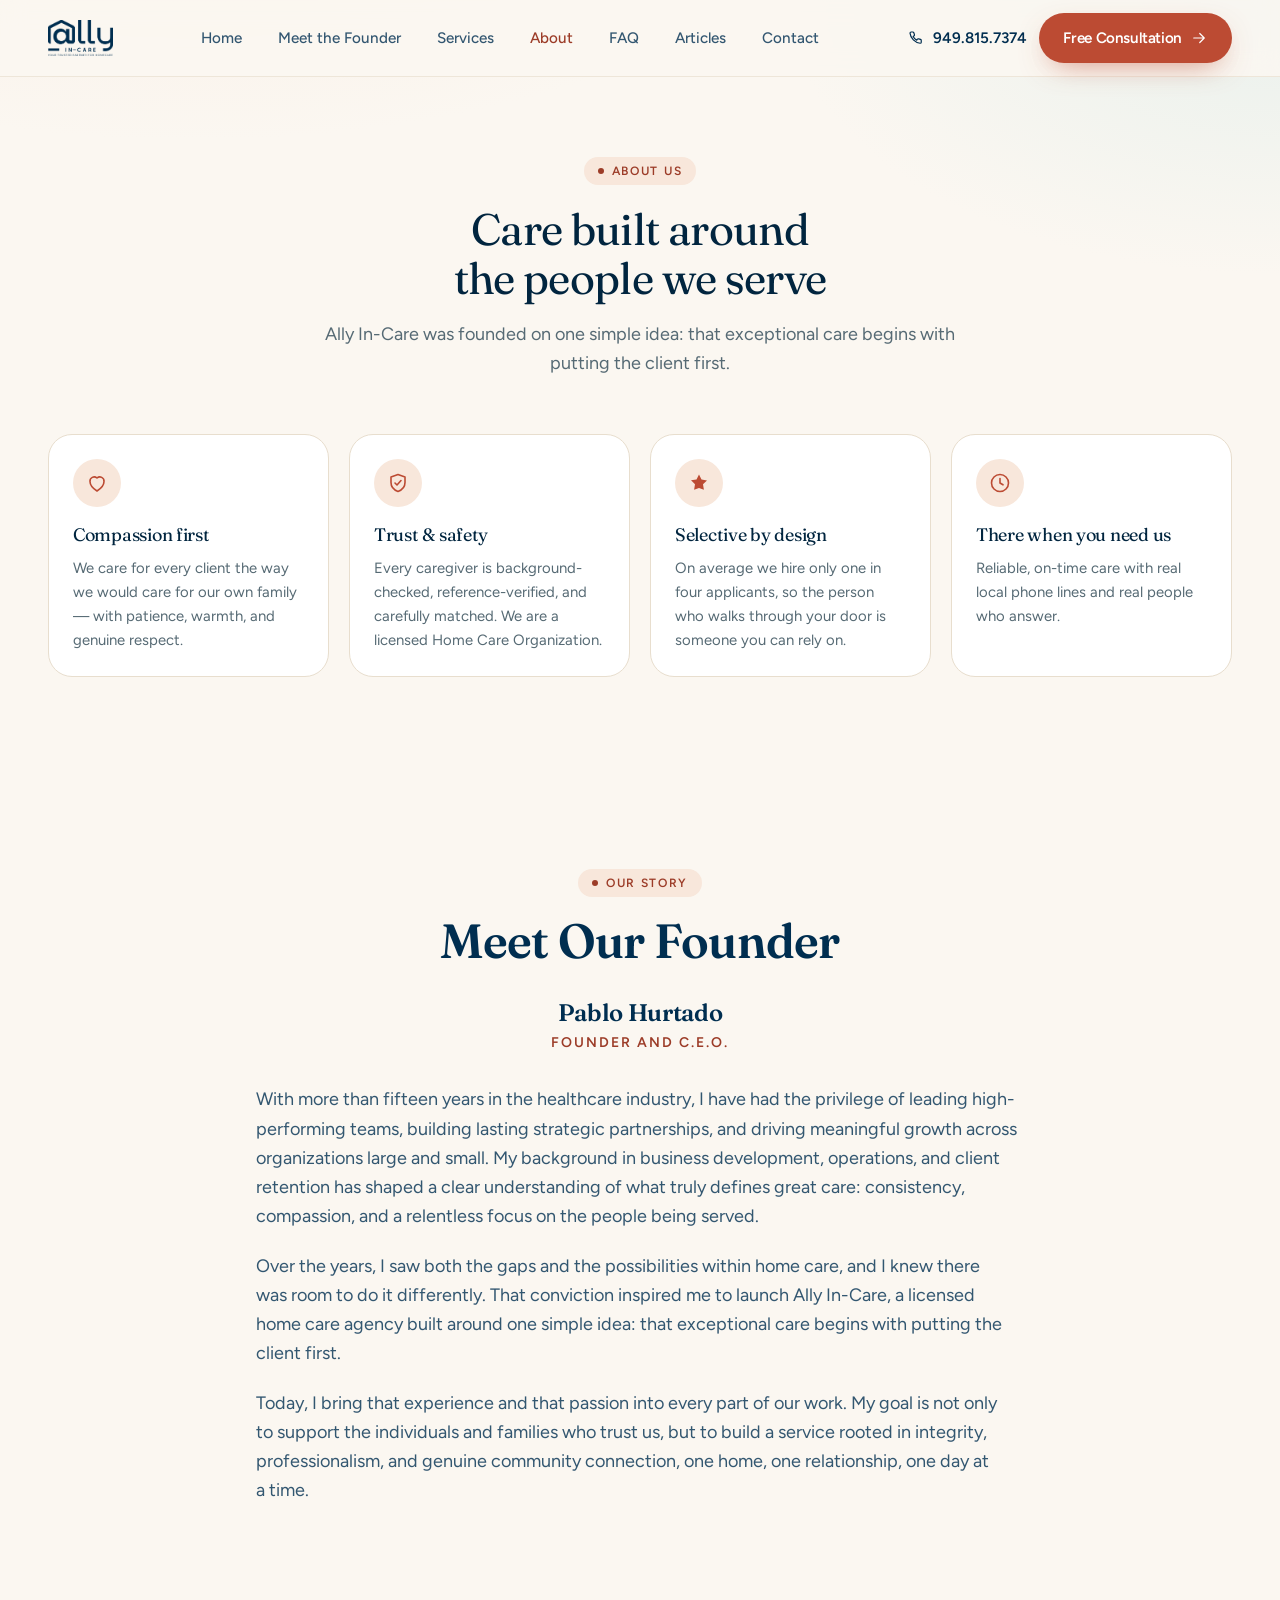
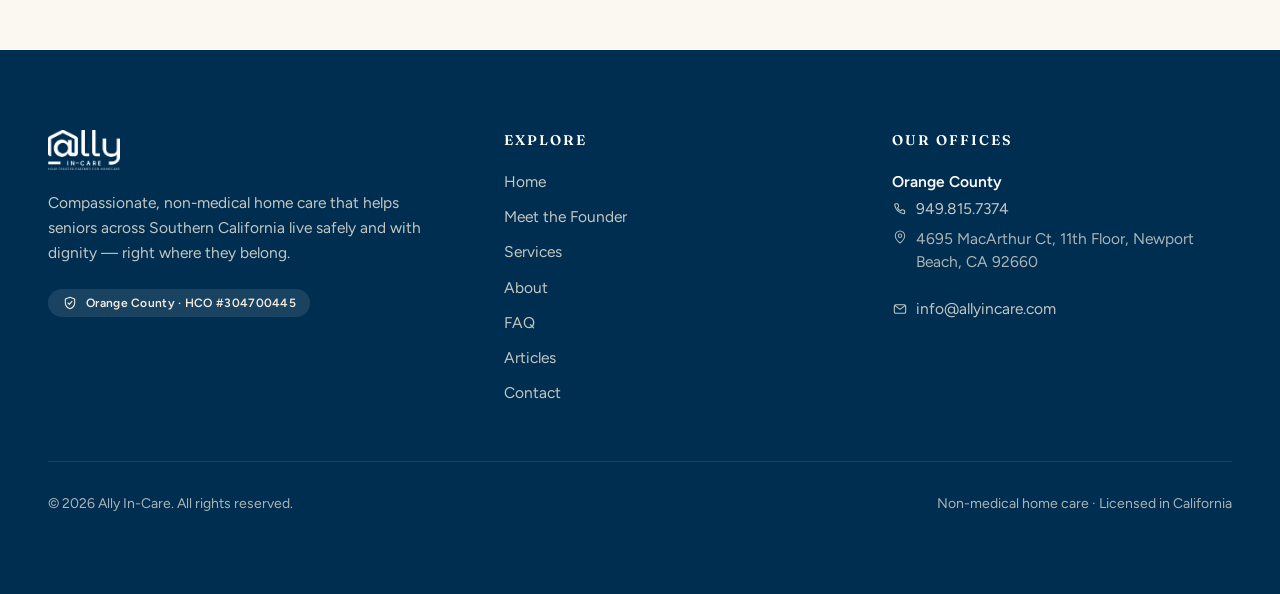
==== about-us/index.html @ 19de6883 "Ally In-Care static preview snapshot" ====
<!doctype html>
<html lang="en-US">
<head>
	<meta charset="UTF-8" />
	<meta name="viewport" content="width=device-width, initial-scale=1" />
	<title>About Us &#8211; Ally In-Care</title>
<meta name='robots' content='max-image-preview:large' />
<meta name="description" content="Ally In-Care provides compassionate, non-medical home care for seniors across Orange County and Los Angeles. Companionship, personal care, transportation &amp; more." />
<meta property="og:site_name" content="Ally In-Care" />
<meta property="og:type" content="website" />
<meta property="og:title" content="About Us &#8211; Ally In-Care" />
<meta property="og:description" content="Ally In-Care provides compassionate, non-medical home care for seniors across Orange County and Los Angeles. Companionship, personal care, transportation &amp; more." />
<meta property="og:url" content="http://host.docker.internal:8088/about-us/" />
<meta name="twitter:card" content="summary_large_image" />
<link rel="canonical" href="index.html" />
<link rel='dns-prefetch' href='http://fonts.googleapis.com/' />
<link href='https://fonts.gstatic.com' crossorigin rel='preconnect' />
<link rel="alternate" type="application/rss+xml" title="Ally In-Care &raquo; Feed" href="http://host.docker.internal:8088/feed/" />
<link rel="alternate" type="application/rss+xml" title="Ally In-Care &raquo; Comments Feed" href="http://host.docker.internal:8088/comments/feed/" />
<script type="application/ld+json">{"@context":"https:\/\/schema.org","@type":"HomeAndConstructionBusiness","@id":"http:\/\/host.docker.internal:8088\/#organization","name":"Ally In-Care","description":"Compassionate, non-medical home care for seniors across Orange County and Los Angeles, California.","url":"http:\/\/host.docker.internal:8088\/","email":"info@allyincare.com","logo":"http:\/\/host.docker.internal:8088\/wp-content\/themes\/allyincare\/assets\/logo-navy.png","image":"http:\/\/host.docker.internal:8088\/wp-content\/themes\/allyincare\/assets\/logo-navy.png","areaServed":[{"@type":"AdministrativeArea","name":"Orange County, California"},{"@type":"AdministrativeArea","name":"Los Angeles County, California"}],"location":[{"@type":"LocalBusiness","name":"Ally In-Care \u2014 Orange County","telephone":"+19498157374","email":"info@allyincare.com","address":{"@type":"PostalAddress","streetAddress":"4695 MacArthur Ct, 11th Floor, Newport Beach, CA 92660","addressRegion":"CA","addressCountry":"US"}}]}</script>
<link rel="alternate" title="oEmbed (JSON)" type="application/json+oembed" href="http://host.docker.internal:8088/wp-json/oembed/1.0/embed?url=http%3A%2F%2Fhost.docker.internal%3A8088%2Fabout-us%2F" />
<link rel="alternate" title="oEmbed (XML)" type="text/xml+oembed" href="http://host.docker.internal:8088/wp-json/oembed/1.0/embed?url=http%3A%2F%2Fhost.docker.internal%3A8088%2Fabout-us%2F&#038;format=xml" />
<style id='wp-img-auto-sizes-contain-inline-css'>
img:is([sizes=auto i],[sizes^="auto," i]){contain-intrinsic-size:3000px 1500px}
/*# sourceURL=wp-img-auto-sizes-contain-inline-css */
</style>
<style id='wp-emoji-styles-inline-css'>

	img.wp-smiley, img.emoji {
		display: inline !important;
		border: none !important;
		box-shadow: none !important;
		height: 1em !important;
		width: 1em !important;
		margin: 0 0.07em !important;
		vertical-align: -0.1em !important;
		background: none !important;
		padding: 0 !important;
	}
/*# sourceURL=wp-emoji-styles-inline-css */
</style>
<style id='wp-block-library-inline-css'>
:root{--wp-block-synced-color:#7a00df;--wp-block-synced-color--rgb:122,0,223;--wp-bound-block-color:var(--wp-block-synced-color);--wp-editor-canvas-background:#ddd;--wp-admin-theme-color:#007cba;--wp-admin-theme-color--rgb:0,124,186;--wp-admin-theme-color-darker-10:#006ba1;--wp-admin-theme-color-darker-10--rgb:0,107,160.5;--wp-admin-theme-color-darker-20:#005a87;--wp-admin-theme-color-darker-20--rgb:0,90,135;--wp-admin-border-width-focus:2px}@media (min-resolution:192dpi){:root{--wp-admin-border-width-focus:1.5px}}.wp-element-button{cursor:pointer}:root .has-very-light-gray-background-color{background-color:#eee}:root .has-very-dark-gray-background-color{background-color:#313131}:root .has-very-light-gray-color{color:#eee}:root .has-very-dark-gray-color{color:#313131}:root .has-vivid-green-cyan-to-vivid-cyan-blue-gradient-background{background:linear-gradient(135deg,#00d084,#0693e3)}:root .has-purple-crush-gradient-background{background:linear-gradient(135deg,#34e2e4,#4721fb 50%,#ab1dfe)}:root .has-hazy-dawn-gradient-background{background:linear-gradient(135deg,#faaca8,#dad0ec)}:root .has-subdued-olive-gradient-background{background:linear-gradient(135deg,#fafae1,#67a671)}:root .has-atomic-cream-gradient-background{background:linear-gradient(135deg,#fdd79a,#004a59)}:root .has-nightshade-gradient-background{background:linear-gradient(135deg,#330968,#31cdcf)}:root .has-midnight-gradient-background{background:linear-gradient(135deg,#020381,#2874fc)}:root{--wp--preset--font-size--normal:16px;--wp--preset--font-size--huge:42px}.has-regular-font-size{font-size:1em}.has-larger-font-size{font-size:2.625em}.has-normal-font-size{font-size:var(--wp--preset--font-size--normal)}.has-huge-font-size{font-size:var(--wp--preset--font-size--huge)}.has-text-align-center{text-align:center}.has-text-align-left{text-align:left}.has-text-align-right{text-align:right}.has-fit-text{white-space:nowrap!important}#end-resizable-editor-section{display:none}.aligncenter{clear:both}.items-justified-left{justify-content:flex-start}.items-justified-center{justify-content:center}.items-justified-right{justify-content:flex-end}.items-justified-space-between{justify-content:space-between}.screen-reader-text{border:0;clip-path:inset(50%);height:1px;margin:-1px;overflow:hidden;padding:0;position:absolute;width:1px;word-wrap:normal!important}.screen-reader-text:focus{background-color:#ddd;clip-path:none;color:#444;display:block;font-size:1em;height:auto;left:5px;line-height:normal;padding:15px 23px 14px;text-decoration:none;top:5px;width:auto;z-index:100000}html :where(.has-border-color){border-style:solid}html :where([style*=border-top-color]){border-top-style:solid}html :where([style*=border-right-color]){border-right-style:solid}html :where([style*=border-bottom-color]){border-bottom-style:solid}html :where([style*=border-left-color]){border-left-style:solid}html :where([style*=border-width]){border-style:solid}html :where([style*=border-top-width]){border-top-style:solid}html :where([style*=border-right-width]){border-right-style:solid}html :where([style*=border-bottom-width]){border-bottom-style:solid}html :where([style*=border-left-width]){border-left-style:solid}html :where(img[class*=wp-image-]){height:auto;max-width:100%}:where(figure){margin:0 0 1em}html :where(.is-position-sticky){--wp-admin--admin-bar--position-offset:var(--wp-admin--admin-bar--height,0px)}@media screen and (max-width:600px){html :where(.is-position-sticky){--wp-admin--admin-bar--position-offset:0px}}

/*# sourceURL=wp-block-library-inline-css */
</style>
<style id='classic-theme-styles-inline-css'>
/*! This file is auto-generated */
.wp-block-button__link{color:#fff;background-color:#32373c;border-radius:9999px;box-shadow:none;text-decoration:none;padding:calc(.667em + 2px) calc(1.333em + 2px);font-size:1.125em}.wp-block-file__button{background:#32373c;color:#fff;text-decoration:none}
/*# sourceURL=/wp-includes/css/classic-themes.min.css */
</style>
<style id='global-styles-inline-css'>
:root{--wp--preset--aspect-ratio--square: 1;--wp--preset--aspect-ratio--4-3: 4/3;--wp--preset--aspect-ratio--3-4: 3/4;--wp--preset--aspect-ratio--3-2: 3/2;--wp--preset--aspect-ratio--2-3: 2/3;--wp--preset--aspect-ratio--16-9: 16/9;--wp--preset--aspect-ratio--9-16: 9/16;--wp--preset--color--black: #000000;--wp--preset--color--cyan-bluish-gray: #abb8c3;--wp--preset--color--white: #ffffff;--wp--preset--color--pale-pink: #f78da7;--wp--preset--color--vivid-red: #cf2e2e;--wp--preset--color--luminous-vivid-orange: #ff6900;--wp--preset--color--luminous-vivid-amber: #fcb900;--wp--preset--color--light-green-cyan: #7bdcb5;--wp--preset--color--vivid-green-cyan: #00d084;--wp--preset--color--pale-cyan-blue: #8ed1fc;--wp--preset--color--vivid-cyan-blue: #0693e3;--wp--preset--color--vivid-purple: #9b51e0;--wp--preset--gradient--vivid-cyan-blue-to-vivid-purple: linear-gradient(135deg,rgb(6,147,227) 0%,rgb(155,81,224) 100%);--wp--preset--gradient--light-green-cyan-to-vivid-green-cyan: linear-gradient(135deg,rgb(122,220,180) 0%,rgb(0,208,130) 100%);--wp--preset--gradient--luminous-vivid-amber-to-luminous-vivid-orange: linear-gradient(135deg,rgb(252,185,0) 0%,rgb(255,105,0) 100%);--wp--preset--gradient--luminous-vivid-orange-to-vivid-red: linear-gradient(135deg,rgb(255,105,0) 0%,rgb(207,46,46) 100%);--wp--preset--gradient--very-light-gray-to-cyan-bluish-gray: linear-gradient(135deg,rgb(238,238,238) 0%,rgb(169,184,195) 100%);--wp--preset--gradient--cool-to-warm-spectrum: linear-gradient(135deg,rgb(74,234,220) 0%,rgb(151,120,209) 20%,rgb(207,42,186) 40%,rgb(238,44,130) 60%,rgb(251,105,98) 80%,rgb(254,248,76) 100%);--wp--preset--gradient--blush-light-purple: linear-gradient(135deg,rgb(255,206,236) 0%,rgb(152,150,240) 100%);--wp--preset--gradient--blush-bordeaux: linear-gradient(135deg,rgb(254,205,165) 0%,rgb(254,45,45) 50%,rgb(107,0,62) 100%);--wp--preset--gradient--luminous-dusk: linear-gradient(135deg,rgb(255,203,112) 0%,rgb(199,81,192) 50%,rgb(65,88,208) 100%);--wp--preset--gradient--pale-ocean: linear-gradient(135deg,rgb(255,245,203) 0%,rgb(182,227,212) 50%,rgb(51,167,181) 100%);--wp--preset--gradient--electric-grass: linear-gradient(135deg,rgb(202,248,128) 0%,rgb(113,206,126) 100%);--wp--preset--gradient--midnight: linear-gradient(135deg,rgb(2,3,129) 0%,rgb(40,116,252) 100%);--wp--preset--font-size--small: 13px;--wp--preset--font-size--medium: 20px;--wp--preset--font-size--large: 36px;--wp--preset--font-size--x-large: 42px;--wp--preset--spacing--20: 0.44rem;--wp--preset--spacing--30: 0.67rem;--wp--preset--spacing--40: 1rem;--wp--preset--spacing--50: 1.5rem;--wp--preset--spacing--60: 2.25rem;--wp--preset--spacing--70: 3.38rem;--wp--preset--spacing--80: 5.06rem;--wp--preset--shadow--natural: 6px 6px 9px rgba(0, 0, 0, 0.2);--wp--preset--shadow--deep: 12px 12px 50px rgba(0, 0, 0, 0.4);--wp--preset--shadow--sharp: 6px 6px 0px rgba(0, 0, 0, 0.2);--wp--preset--shadow--outlined: 6px 6px 0px -3px rgb(255, 255, 255), 6px 6px rgb(0, 0, 0);--wp--preset--shadow--crisp: 6px 6px 0px rgb(0, 0, 0);}:where(.is-layout-flex){gap: 0.5em;}:where(.is-layout-grid){gap: 0.5em;}body .is-layout-flex{display: flex;}.is-layout-flex{flex-wrap: wrap;align-items: center;}.is-layout-flex > :is(*, div){margin: 0;}body .is-layout-grid{display: grid;}.is-layout-grid > :is(*, div){margin: 0;}:where(.wp-block-columns.is-layout-flex){gap: 2em;}:where(.wp-block-columns.is-layout-grid){gap: 2em;}:where(.wp-block-post-template.is-layout-flex){gap: 1.25em;}:where(.wp-block-post-template.is-layout-grid){gap: 1.25em;}.has-black-color{color: var(--wp--preset--color--black) !important;}.has-cyan-bluish-gray-color{color: var(--wp--preset--color--cyan-bluish-gray) !important;}.has-white-color{color: var(--wp--preset--color--white) !important;}.has-pale-pink-color{color: var(--wp--preset--color--pale-pink) !important;}.has-vivid-red-color{color: var(--wp--preset--color--vivid-red) !important;}.has-luminous-vivid-orange-color{color: var(--wp--preset--color--luminous-vivid-orange) !important;}.has-luminous-vivid-amber-color{color: var(--wp--preset--color--luminous-vivid-amber) !important;}.has-light-green-cyan-color{color: var(--wp--preset--color--light-green-cyan) !important;}.has-vivid-green-cyan-color{color: var(--wp--preset--color--vivid-green-cyan) !important;}.has-pale-cyan-blue-color{color: var(--wp--preset--color--pale-cyan-blue) !important;}.has-vivid-cyan-blue-color{color: var(--wp--preset--color--vivid-cyan-blue) !important;}.has-vivid-purple-color{color: var(--wp--preset--color--vivid-purple) !important;}.has-black-background-color{background-color: var(--wp--preset--color--black) !important;}.has-cyan-bluish-gray-background-color{background-color: var(--wp--preset--color--cyan-bluish-gray) !important;}.has-white-background-color{background-color: var(--wp--preset--color--white) !important;}.has-pale-pink-background-color{background-color: var(--wp--preset--color--pale-pink) !important;}.has-vivid-red-background-color{background-color: var(--wp--preset--color--vivid-red) !important;}.has-luminous-vivid-orange-background-color{background-color: var(--wp--preset--color--luminous-vivid-orange) !important;}.has-luminous-vivid-amber-background-color{background-color: var(--wp--preset--color--luminous-vivid-amber) !important;}.has-light-green-cyan-background-color{background-color: var(--wp--preset--color--light-green-cyan) !important;}.has-vivid-green-cyan-background-color{background-color: var(--wp--preset--color--vivid-green-cyan) !important;}.has-pale-cyan-blue-background-color{background-color: var(--wp--preset--color--pale-cyan-blue) !important;}.has-vivid-cyan-blue-background-color{background-color: var(--wp--preset--color--vivid-cyan-blue) !important;}.has-vivid-purple-background-color{background-color: var(--wp--preset--color--vivid-purple) !important;}.has-black-border-color{border-color: var(--wp--preset--color--black) !important;}.has-cyan-bluish-gray-border-color{border-color: var(--wp--preset--color--cyan-bluish-gray) !important;}.has-white-border-color{border-color: var(--wp--preset--color--white) !important;}.has-pale-pink-border-color{border-color: var(--wp--preset--color--pale-pink) !important;}.has-vivid-red-border-color{border-color: var(--wp--preset--color--vivid-red) !important;}.has-luminous-vivid-orange-border-color{border-color: var(--wp--preset--color--luminous-vivid-orange) !important;}.has-luminous-vivid-amber-border-color{border-color: var(--wp--preset--color--luminous-vivid-amber) !important;}.has-light-green-cyan-border-color{border-color: var(--wp--preset--color--light-green-cyan) !important;}.has-vivid-green-cyan-border-color{border-color: var(--wp--preset--color--vivid-green-cyan) !important;}.has-pale-cyan-blue-border-color{border-color: var(--wp--preset--color--pale-cyan-blue) !important;}.has-vivid-cyan-blue-border-color{border-color: var(--wp--preset--color--vivid-cyan-blue) !important;}.has-vivid-purple-border-color{border-color: var(--wp--preset--color--vivid-purple) !important;}.has-vivid-cyan-blue-to-vivid-purple-gradient-background{background: var(--wp--preset--gradient--vivid-cyan-blue-to-vivid-purple) !important;}.has-light-green-cyan-to-vivid-green-cyan-gradient-background{background: var(--wp--preset--gradient--light-green-cyan-to-vivid-green-cyan) !important;}.has-luminous-vivid-amber-to-luminous-vivid-orange-gradient-background{background: var(--wp--preset--gradient--luminous-vivid-amber-to-luminous-vivid-orange) !important;}.has-luminous-vivid-orange-to-vivid-red-gradient-background{background: var(--wp--preset--gradient--luminous-vivid-orange-to-vivid-red) !important;}.has-very-light-gray-to-cyan-bluish-gray-gradient-background{background: var(--wp--preset--gradient--very-light-gray-to-cyan-bluish-gray) !important;}.has-cool-to-warm-spectrum-gradient-background{background: var(--wp--preset--gradient--cool-to-warm-spectrum) !important;}.has-blush-light-purple-gradient-background{background: var(--wp--preset--gradient--blush-light-purple) !important;}.has-blush-bordeaux-gradient-background{background: var(--wp--preset--gradient--blush-bordeaux) !important;}.has-luminous-dusk-gradient-background{background: var(--wp--preset--gradient--luminous-dusk) !important;}.has-pale-ocean-gradient-background{background: var(--wp--preset--gradient--pale-ocean) !important;}.has-electric-grass-gradient-background{background: var(--wp--preset--gradient--electric-grass) !important;}.has-midnight-gradient-background{background: var(--wp--preset--gradient--midnight) !important;}.has-small-font-size{font-size: var(--wp--preset--font-size--small) !important;}.has-medium-font-size{font-size: var(--wp--preset--font-size--medium) !important;}.has-large-font-size{font-size: var(--wp--preset--font-size--large) !important;}.has-x-large-font-size{font-size: var(--wp--preset--font-size--x-large) !important;}
/*# sourceURL=global-styles-inline-css */
</style>

<link rel='stylesheet' id='allyincare-fonts-css' href='https://fonts.googleapis.com/css2?family=Figtree:wght@400;500;600;700&#038;family=Fraunces:ital,opsz,wght@0,9..144,400;0,9..144,500;0,9..144,600;0,9..144,700;1,9..144,400;1,9..144,500&#038;display=swap' media='all' />
<link rel='stylesheet' id='allyincare-theme-css' href='../wp-content/themes/allyincare/assets/theme.css' media='all' />
<link rel="https://api.w.org/" href="http://host.docker.internal:8088/wp-json/" /><link rel="alternate" title="JSON" type="application/json" href="http://host.docker.internal:8088/wp-json/wp/v2/pages/5" /><link rel="EditURI" type="application/rsd+xml" title="RSD" href="http://host.docker.internal:8088/xmlrpc.php?rsd" />
<meta name="generator" content="WordPress 6.9.4" />
<link rel="canonical" href="index.html" />
<link rel='shortlink' href='http://host.docker.internal:8088/?p=5' />
</head>
<body class="wp-singular page-template page-template-templates page-template-page-about page-template-templatespage-about-php page page-id-5 wp-theme-allyincare bg-cream text-ink antialiased grain-cream">

<a href="index.html#main" class="sr-only focus:not-sr-only focus:absolute focus:left-4 focus:top-4 focus:z-[60] focus:rounded-full focus:bg-navy focus:px-5 focus:py-3 focus:text-white">Skip to content</a>

<header class="site-header sticky top-0 z-50 border-b border-line/70 bg-cream/85 backdrop-blur-md">
	<div class="container-x">
		<div class="flex h-[4.75rem] items-center justify-between gap-4">
			<a href="../index.html" class="flex items-center gap-3" aria-label="Ally In-Care — home">
				<img src="../wp-content/themes/allyincare/assets/logo-navy.png" alt="Ally In-Care" class="h-9 w-auto" width="140" height="36" />
			</a>

			<nav class="hidden items-center gap-1 lg:flex" aria-label="Primary">
									<a
						href="../index.html"
						class="relative rounded-full px-4 py-2 text-[0.95rem] font-medium transition-colors text-navy/80 hover:text-navy"
											>Home</a>
									<a
						href="../meet-the-founder/index.html"
						class="relative rounded-full px-4 py-2 text-[0.95rem] font-medium transition-colors text-navy/80 hover:text-navy"
											>Meet the Founder</a>
									<a
						href="../our-services/index.html"
						class="relative rounded-full px-4 py-2 text-[0.95rem] font-medium transition-colors text-navy/80 hover:text-navy"
											>Services</a>
									<a
						href="index.html"
						class="relative rounded-full px-4 py-2 text-[0.95rem] font-medium transition-colors text-terracotta-700"
						aria-current="page"					>About</a>
									<a
						href="../frequently-asked-questions/index.html"
						class="relative rounded-full px-4 py-2 text-[0.95rem] font-medium transition-colors text-navy/80 hover:text-navy"
											>FAQ</a>
									<a
						href="../news-and-articles/index.html"
						class="relative rounded-full px-4 py-2 text-[0.95rem] font-medium transition-colors text-navy/80 hover:text-navy"
											>Articles</a>
									<a
						href="../contact-us/index.html"
						class="relative rounded-full px-4 py-2 text-[0.95rem] font-medium transition-colors text-navy/80 hover:text-navy"
											>Contact</a>
							</nav>

			<div class="hidden items-center gap-3 lg:flex">
									<a href="tel:+19498157374" class="inline-flex items-center gap-2 text-[0.95rem] font-semibold text-navy hover:text-terracotta-700">
						<svg class="h-[18px] w-[18px]" viewBox="0 0 24 24" fill="none" stroke="currentColor" stroke-width="1.6" stroke-linecap="round" stroke-linejoin="round" aria-hidden="true"><path d="M4 5.5C4 4.7 4.7 4 5.5 4h2.2c.6 0 1.2.4 1.4 1l.8 2.5c.2.6 0 1.2-.5 1.6l-1.2.9a11 11 0 0 0 4.8 4.8l.9-1.2c.4-.5 1-.7 1.6-.5l2.5.8c.6.2 1 .8 1 1.4v2.2c0 .8-.7 1.5-1.5 1.5A15.5 15.5 0 0 1 4 5.5Z"/></svg>						949.815.7374					</a>
								<a href="../contact-us/index.html" class="group inline-flex items-center justify-center gap-2 rounded-full px-6 py-3.5 text-[0.95rem] font-semibold tracking-tight transition-all duration-200 bg-terracotta text-white hover:bg-terracotta-700 shadow-[0_10px_30px_-12px_rgba(188,75,51,0.7)] ">Free Consultation<svg class="h-[18px] w-[18px] transition-transform duration-200 group-hover:translate-x-0.5" viewBox="0 0 24 24" fill="none" stroke="currentColor" stroke-width="1.6" stroke-linecap="round" stroke-linejoin="round" aria-hidden="true"><path d="M5 12h14M13 6l6 6-6 6"/></svg></a>			</div>

			<button type="button" class="js-menu-toggle inline-flex h-11 w-11 items-center justify-center rounded-full border border-line text-navy lg:hidden" aria-expanded="false" aria-controls="mobile-nav" aria-label="Open menu">
				<svg class="h-6 w-6" viewBox="0 0 24 24" fill="none" stroke="currentColor" stroke-width="1.6" stroke-linecap="round" stroke-linejoin="round" aria-hidden="true"><path d="M4 7h16M4 12h16M4 17h16"/></svg>			</button>
		</div>
	</div>

	<div id="mobile-nav" class="js-mobile-nav hidden border-t border-line bg-cream lg:hidden">
		<div class="container-x py-4">
			<nav class="flex flex-col gap-1" aria-label="Mobile">
									<a href="../index.html" class="rounded-xl px-4 py-3 text-base font-medium text-navy hover:bg-cream-100">Home</a>
									<a href="../meet-the-founder/index.html" class="rounded-xl px-4 py-3 text-base font-medium text-navy hover:bg-cream-100">Meet the Founder</a>
									<a href="../our-services/index.html" class="rounded-xl px-4 py-3 text-base font-medium text-navy hover:bg-cream-100">Services</a>
									<a href="index.html" class="rounded-xl px-4 py-3 text-base font-medium bg-peach text-terracotta-700">About</a>
									<a href="../frequently-asked-questions/index.html" class="rounded-xl px-4 py-3 text-base font-medium text-navy hover:bg-cream-100">FAQ</a>
									<a href="../news-and-articles/index.html" class="rounded-xl px-4 py-3 text-base font-medium text-navy hover:bg-cream-100">Articles</a>
									<a href="../contact-us/index.html" class="rounded-xl px-4 py-3 text-base font-medium text-navy hover:bg-cream-100">Contact</a>
							</nav>
			<div class="mt-4 flex flex-col gap-3">
									<a href="tel:+19498157374" class="inline-flex items-center justify-center gap-2 rounded-full border border-line px-6 py-3 font-semibold text-navy">
						<svg class="h-[18px] w-[18px]" viewBox="0 0 24 24" fill="none" stroke="currentColor" stroke-width="1.6" stroke-linecap="round" stroke-linejoin="round" aria-hidden="true"><path d="M4 5.5C4 4.7 4.7 4 5.5 4h2.2c.6 0 1.2.4 1.4 1l.8 2.5c.2.6 0 1.2-.5 1.6l-1.2.9a11 11 0 0 0 4.8 4.8l.9-1.2c.4-.5 1-.7 1.6-.5l2.5.8c.6.2 1 .8 1 1.4v2.2c0 .8-.7 1.5-1.5 1.5A15.5 15.5 0 0 1 4 5.5Z"/></svg>						949.815.7374					</a>
								<a href="../contact-us/index.html" class="group inline-flex items-center justify-center gap-2 rounded-full px-6 py-3.5 text-[0.95rem] font-semibold tracking-tight transition-all duration-200 bg-terracotta text-white hover:bg-terracotta-700 shadow-[0_10px_30px_-12px_rgba(188,75,51,0.7)] w-full">Free Consultation<svg class="h-[18px] w-[18px] transition-transform duration-200 group-hover:translate-x-0.5" viewBox="0 0 24 24" fill="none" stroke="currentColor" stroke-width="1.6" stroke-linecap="round" stroke-linejoin="round" aria-hidden="true"><path d="M5 12h14M13 6l6 6-6 6"/></svg></a>			</div>
		</div>
	</div>
</header>

<main id="main">
<section class="py-16 sm:py-20">
	<div class="container-x">
		<div class="max-w-2xl mx-auto text-center"><span class="inline-flex items-center gap-2 rounded-full px-3.5 py-1.5 text-xs font-semibold uppercase tracking-[0.14em] text-terracotta-700 bg-peach"><span class="h-1.5 w-1.5 rounded-full bg-current" aria-hidden="true"></span>About Us</span><h2 class="mt-5 text-3xl leading-[1.12] sm:text-4xl md:text-[2.75rem] text-balance">Care built around the people we serve</h2><p class="mt-4 text-lg leading-relaxed text-pretty text-muted">Ally In-Care was founded on one simple idea: that exceptional care begins with putting the client first.</p></div>		<div class="mt-14 grid gap-5 sm:grid-cols-2 lg:grid-cols-4">
							<div class="rounded-2xl border border-line bg-white p-6">
					<span class="inline-flex h-12 w-12 items-center justify-center rounded-2xl bg-peach text-terracotta"><svg class="h-6 w-6" viewBox="0 0 24 24" fill="none" stroke="currentColor" stroke-width="1.6" stroke-linecap="round" stroke-linejoin="round" aria-hidden="true"><path d="M12 20s-7-4.4-7-9.5A4.2 4.2 0 0 1 12 7a4.2 4.2 0 0 1 7 3.5C19 15.6 12 20 12 20Z"/></svg></span>
					<h3 class="mt-4 text-lg leading-snug">Compassion first</h3>
					<p class="mt-2 text-[0.93rem] leading-relaxed text-muted">We care for every client the way we would care for our own family — with patience, warmth, and genuine respect.</p>
				</div>
							<div class="rounded-2xl border border-line bg-white p-6">
					<span class="inline-flex h-12 w-12 items-center justify-center rounded-2xl bg-peach text-terracotta"><svg class="h-6 w-6" viewBox="0 0 24 24" fill="none" stroke="currentColor" stroke-width="1.6" stroke-linecap="round" stroke-linejoin="round" aria-hidden="true"><path d="M12 3.5 19 6v5.5c0 4.4-3 7.5-7 9-4-1.5-7-4.6-7-9V6l7-2.5Z"/><path d="m9 12 2 2 4-4.5"/></svg></span>
					<h3 class="mt-4 text-lg leading-snug">Trust &amp; safety</h3>
					<p class="mt-2 text-[0.93rem] leading-relaxed text-muted">Every caregiver is background-checked, reference-verified, and carefully matched. We are a licensed Home Care Organization.</p>
				</div>
							<div class="rounded-2xl border border-line bg-white p-6">
					<span class="inline-flex h-12 w-12 items-center justify-center rounded-2xl bg-peach text-terracotta"><svg class="h-6 w-6" viewBox="0 0 24 24" fill="currentColor" aria-hidden="true"><path d="M12 3.6l2.5 5 5.5.8-4 3.9.9 5.5L12 16.9 7.1 18.7l.9-5.5-4-3.9 5.5-.8 2.5-5Z"/></svg></span>
					<h3 class="mt-4 text-lg leading-snug">Selective by design</h3>
					<p class="mt-2 text-[0.93rem] leading-relaxed text-muted">On average we hire only one in four applicants, so the person who walks through your door is someone you can rely on.</p>
				</div>
							<div class="rounded-2xl border border-line bg-white p-6">
					<span class="inline-flex h-12 w-12 items-center justify-center rounded-2xl bg-peach text-terracotta"><svg class="h-6 w-6" viewBox="0 0 24 24" fill="none" stroke="currentColor" stroke-width="1.6" stroke-linecap="round" stroke-linejoin="round" aria-hidden="true"><circle cx="12" cy="12" r="8.5"/><path d="M12 7.5V12l3 1.8"/></svg></span>
					<h3 class="mt-4 text-lg leading-snug">There when you need us</h3>
					<p class="mt-2 text-[0.93rem] leading-relaxed text-muted">Reliable, on-time care with real local phone lines and real people who answer.</p>
				</div>
					</div>
	</div>
</section>

<section id="founder" class="bg-cream py-20 sm:py-28">
	<div class="container-x">
		<div class="mx-auto max-w-3xl text-center">
			<span class="inline-flex items-center gap-2 rounded-full px-3.5 py-1.5 text-xs font-semibold uppercase tracking-[0.14em] text-terracotta-700 bg-peach"><span class="h-1.5 w-1.5 rounded-full bg-current" aria-hidden="true"></span>Our Story</span>			<h2 class="reveal reveal-1 mt-5 text-4xl font-semibold text-navy sm:text-5xl">Meet Our Founder</h2>

			
			<h3 class="reveal reveal-3 mt-8 text-2xl font-semibold text-navy">Pablo Hurtado</h3>
							<p class="mt-1 text-sm font-semibold uppercase tracking-[0.14em] text-terracotta-700">Founder and C.E.O.</p>
			
			<div class="reveal reveal-4 mt-8 space-y-5 text-left text-lg leading-relaxed text-navy/80 text-pretty">
																				<p>With more than fifteen years in the healthcare industry, I have had the privilege of leading high-performing teams, building lasting strategic partnerships, and driving meaningful growth across organizations large and small. My background in business development, operations, and client retention has shaped a clear understanding of what truly defines great care: consistency, compassion, and a relentless focus on the people being served.</p>
																									<p>Over the years, I saw both the gaps and the possibilities within home care, and I knew there was room to do it differently. That conviction inspired me to launch Ally In-Care, a licensed home care agency built around one simple idea: that exceptional care begins with putting the client first.</p>
																									<p>Today, I bring that experience and that passion into every part of our work. My goal is not only to support the individuals and families who trust us, but to build a service rooted in integrity, professionalism, and genuine community connection, one home, one relationship, one day at a time.</p>
												</div>
		</div>
	</div>
</section>

</main>

<footer class="mt-8 bg-navy text-cream-200">
	<div class="container-x py-16 sm:py-20">
		<div class="grid gap-12 lg:grid-cols-[1.2fr_1fr_1fr]">
			<div>
				<img src="../wp-content/themes/allyincare/assets/logo-white.png" alt="Ally In-Care" class="h-10 w-auto" width="160" height="40" />
				<p class="mt-5 max-w-sm text-[0.97rem] leading-relaxed text-cream-200/80 text-pretty">
					Compassionate, non-medical home care that helps seniors across Southern California live safely and with dignity — right where they belong.
				</p>
				<div class="mt-6 flex flex-wrap gap-2">
											<span class="inline-flex items-center gap-2 rounded-full bg-white/10 px-3.5 py-1.5 text-xs font-semibold tracking-wide">
							<svg class="h-4 w-4" viewBox="0 0 24 24" fill="none" stroke="currentColor" stroke-width="1.6" stroke-linecap="round" stroke-linejoin="round" aria-hidden="true"><path d="M12 3.5 19 6v5.5c0 4.4-3 7.5-7 9-4-1.5-7-4.6-7-9V6l7-2.5Z"/><path d="m9 12 2 2 4-4.5"/></svg>							Orange County · HCO #304700445						</span>
									</div>
			</div>

			<div>
				<h2 class="text-sm font-semibold uppercase tracking-[0.14em] text-white">Explore</h2>
				<ul class="mt-5 space-y-3 text-[0.97rem]">
											<li><a href="../index.html" class="text-cream-200/80 transition-colors hover:text-white">Home</a></li>
											<li><a href="../meet-the-founder/index.html" class="text-cream-200/80 transition-colors hover:text-white">Meet the Founder</a></li>
											<li><a href="../our-services/index.html" class="text-cream-200/80 transition-colors hover:text-white">Services</a></li>
											<li><a href="index.html" class="text-cream-200/80 transition-colors hover:text-white">About</a></li>
											<li><a href="../frequently-asked-questions/index.html" class="text-cream-200/80 transition-colors hover:text-white">FAQ</a></li>
											<li><a href="../news-and-articles/index.html" class="text-cream-200/80 transition-colors hover:text-white">Articles</a></li>
											<li><a href="../contact-us/index.html" class="text-cream-200/80 transition-colors hover:text-white">Contact</a></li>
									</ul>
			</div>

			<div>
				<h2 class="text-sm font-semibold uppercase tracking-[0.14em] text-white">Our Offices</h2>
				<ul class="mt-5 space-y-6 text-[0.97rem]">
											<li>
							<p class="font-semibold text-white">Orange County</p>
															<a href="tel:+19498157374" class="mt-1 inline-flex items-center gap-2 text-cream-200/80 hover:text-white">
									<svg class="h-4 w-4" viewBox="0 0 24 24" fill="none" stroke="currentColor" stroke-width="1.6" stroke-linecap="round" stroke-linejoin="round" aria-hidden="true"><path d="M4 5.5C4 4.7 4.7 4 5.5 4h2.2c.6 0 1.2.4 1.4 1l.8 2.5c.2.6 0 1.2-.5 1.6l-1.2.9a11 11 0 0 0 4.8 4.8l.9-1.2c.4-.5 1-.7 1.6-.5l2.5.8c.6.2 1 .8 1 1.4v2.2c0 .8-.7 1.5-1.5 1.5A15.5 15.5 0 0 1 4 5.5Z"/></svg>									949.815.7374								</a>
																						<p class="mt-1 flex items-start gap-2 text-cream-200/70">
									<svg class="mt-0.5 h-4 w-4 flex-none" viewBox="0 0 24 24" fill="none" stroke="currentColor" stroke-width="1.6" stroke-linecap="round" stroke-linejoin="round" aria-hidden="true"><path d="M12 21s7-5.6 7-11a7 7 0 1 0-14 0c0 5.4 7 11 7 11Z"/><circle cx="12" cy="10" r="2.6"/></svg>									<span>4695 MacArthur Ct, 11th Floor, Newport Beach, CA 92660</span>
								</p>
													</li>
										<li>
						<a href="mailto:info@allyincare.com" class="inline-flex items-center gap-2 text-cream-200/80 hover:text-white">
							<svg class="h-4 w-4" viewBox="0 0 24 24" fill="none" stroke="currentColor" stroke-width="1.6" stroke-linecap="round" stroke-linejoin="round" aria-hidden="true"><rect x="3.5" y="5.5" width="17" height="13" rx="2.5"/><path d="m4.5 7 7.5 5.5L19.5 7"/></svg>							info@allyincare.com						</a>
					</li>
				</ul>
			</div>
		</div>

		<div class="mt-14 flex flex-col gap-3 border-t border-white/10 pt-8 text-sm text-cream-200/70 sm:flex-row sm:items-center sm:justify-between">
			<p>&copy; 2026 Ally In-Care. All rights reserved.</p>
			<p>Non-medical home care · Licensed in California</p>
		</div>
	</div>
</footer>

<script type="speculationrules">
{"prefetch":[{"source":"document","where":{"and":[{"href_matches":"/*"},{"not":{"href_matches":["/wp-*.php","/wp-admin/*","/wp-content/uploads/*","/wp-content/*","/wp-content/plugins/*","/wp-content/themes/allyincare/*","/*\\?(.+)"]}},{"not":{"selector_matches":"a[rel~=\"nofollow\"]"}},{"not":{"selector_matches":".no-prefetch, .no-prefetch a"}}]},"eagerness":"conservative"}]}
</script>
<script src="../wp-content/themes/allyincare/assets/ui.js" id="allyincare-ui-js"></script>
<script id="wp-emoji-settings" type="application/json">
{"baseUrl":"https://s.w.org/images/core/emoji/17.0.2/72x72/","ext":".png","svgUrl":"https://s.w.org/images/core/emoji/17.0.2/svg/","svgExt":".svg","source":{"concatemoji":"http://host.docker.internal:8088/wp-includes/js/wp-emoji-release.min.js?ver=6.9.4"}}
</script>
<script type="module">
/*! This file is auto-generated */
const a=JSON.parse(document.getElementById("wp-emoji-settings").textContent),o=(window._wpemojiSettings=a,"wpEmojiSettingsSupports"),s=["flag","emoji"];function i(e){try{var t={supportTests:e,timestamp:(new Date).valueOf()};sessionStorage.setItem(o,JSON.stringify(t))}catch(e){}}function c(e,t,n){e.clearRect(0,0,e.canvas.width,e.canvas.height),e.fillText(t,0,0);t=new Uint32Array(e.getImageData(0,0,e.canvas.width,e.canvas.height).data);e.clearRect(0,0,e.canvas.width,e.canvas.height),e.fillText(n,0,0);const a=new Uint32Array(e.getImageData(0,0,e.canvas.width,e.canvas.height).data);return t.every((e,t)=>e===a[t])}function p(e,t){e.clearRect(0,0,e.canvas.width,e.canvas.height),e.fillText(t,0,0);var n=e.getImageData(16,16,1,1);for(let e=0;e<n.data.length;e++)if(0!==n.data[e])return!1;return!0}function u(e,t,n,a){switch(t){case"flag":return n(e,"\ud83c\udff3\ufe0f\u200d\u26a7\ufe0f","\ud83c\udff3\ufe0f\u200b\u26a7\ufe0f")?!1:!n(e,"\ud83c\udde8\ud83c\uddf6","\ud83c\udde8\u200b\ud83c\uddf6")&&!n(e,"\ud83c\udff4\udb40\udc67\udb40\udc62\udb40\udc65\udb40\udc6e\udb40\udc67\udb40\udc7f","\ud83c\udff4\u200b\udb40\udc67\u200b\udb40\udc62\u200b\udb40\udc65\u200b\udb40\udc6e\u200b\udb40\udc67\u200b\udb40\udc7f");case"emoji":return!a(e,"\ud83e\u1fac8")}return!1}function f(e,t,n,a){let r;const o=(r="undefined"!=typeof WorkerGlobalScope&&self instanceof WorkerGlobalScope?new OffscreenCanvas(300,150):document.createElement("canvas")).getContext("2d",{willReadFrequently:!0}),s=(o.textBaseline="top",o.font="600 32px Arial",{});return e.forEach(e=>{s[e]=t(o,e,n,a)}),s}function r(e){var t=document.createElement("script");t.src=e,t.defer=!0,document.head.appendChild(t)}a.supports={everything:!0,everythingExceptFlag:!0},new Promise(t=>{let n=function(){try{var e=JSON.parse(sessionStorage.getItem(o));if("object"==typeof e&&"number"==typeof e.timestamp&&(new Date).valueOf()<e.timestamp+604800&&"object"==typeof e.supportTests)return e.supportTests}catch(e){}return null}();if(!n){if("undefined"!=typeof Worker&&"undefined"!=typeof OffscreenCanvas&&"undefined"!=typeof URL&&URL.createObjectURL&&"undefined"!=typeof Blob)try{var e="postMessage("+f.toString()+"("+[JSON.stringify(s),u.toString(),c.toString(),p.toString()].join(",")+"));",a=new Blob([e],{type:"text/javascript"});const r=new Worker(URL.createObjectURL(a),{name:"wpTestEmojiSupports"});return void(r.onmessage=e=>{i(n=e.data),r.terminate(),t(n)})}catch(e){}i(n=f(s,u,c,p))}t(n)}).then(e=>{for(const n in e)a.supports[n]=e[n],a.supports.everything=a.supports.everything&&a.supports[n],"flag"!==n&&(a.supports.everythingExceptFlag=a.supports.everythingExceptFlag&&a.supports[n]);var t;a.supports.everythingExceptFlag=a.supports.everythingExceptFlag&&!a.supports.flag,a.supports.everything||((t=a.source||{}).concatemoji?r(t.concatemoji):t.wpemoji&&t.twemoji&&(r(t.twemoji),r(t.wpemoji)))});
//# sourceURL=http://host.docker.internal:8088/wp-includes/js/wp-emoji-loader.min.js
</script>
</body>
</html>
---- wp-content/themes/allyincare/assets/theme.css ----
/*! tailwindcss v4.3.2 | MIT License | https://tailwindcss.com */
@layer properties{@supports (((-webkit-hyphens:none)) and (not (margin-trim:inline))) or ((-moz-orient:inline) and (not (color:rgb(from red r g b)))){*,:before,:after,::backdrop{--tw-rotate-x:initial;--tw-rotate-y:initial;--tw-rotate-z:initial;--tw-skew-x:initial;--tw-skew-y:initial;--tw-space-y-reverse:0;--tw-divide-y-reverse:0;--tw-border-style:solid;--tw-gradient-position:initial;--tw-gradient-from:#0000;--tw-gradient-via:#0000;--tw-gradient-to:#0000;--tw-gradient-stops:initial;--tw-gradient-via-stops:initial;--tw-gradient-from-position:0%;--tw-gradient-via-position:50%;--tw-gradient-to-position:100%;--tw-leading:initial;--tw-font-weight:initial;--tw-tracking:initial;--tw-shadow:0 0 #0000;--tw-shadow-color:initial;--tw-shadow-alpha:100%;--tw-inset-shadow:0 0 #0000;--tw-inset-shadow-color:initial;--tw-inset-shadow-alpha:100%;--tw-ring-color:initial;--tw-ring-shadow:0 0 #0000;--tw-inset-ring-color:initial;--tw-inset-ring-shadow:0 0 #0000;--tw-ring-inset:initial;--tw-ring-offset-width:0px;--tw-ring-offset-color:#fff;--tw-ring-offset-shadow:0 0 #0000;--tw-blur:initial;--tw-brightness:initial;--tw-contrast:initial;--tw-grayscale:initial;--tw-hue-rotate:initial;--tw-invert:initial;--tw-opacity:initial;--tw-saturate:initial;--tw-sepia:initial;--tw-drop-shadow:initial;--tw-drop-shadow-color:initial;--tw-drop-shadow-alpha:100%;--tw-drop-shadow-size:initial;--tw-backdrop-blur:initial;--tw-backdrop-brightness:initial;--tw-backdrop-contrast:initial;--tw-backdrop-grayscale:initial;--tw-backdrop-hue-rotate:initial;--tw-backdrop-invert:initial;--tw-backdrop-opacity:initial;--tw-backdrop-saturate:initial;--tw-backdrop-sepia:initial;--tw-duration:initial;--tw-translate-x:0;--tw-translate-y:0;--tw-translate-z:0}}}@layer theme{:root,:host{--font-sans:"Figtree", ui-sans-serif, system-ui, sans-serif;--font-serif:"Fraunces", ui-serif, Georgia, "Times New Roman", serif;--font-mono:ui-monospace, SFMono-Regular, Menlo, Monaco, Consolas, "Liberation Mono", "Courier New", monospace;--color-white:#fff;--spacing:.25rem;--container-sm:24rem;--container-xl:36rem;--container-2xl:42rem;--container-3xl:48rem;--container-5xl:64rem;--text-xs:.75rem;--text-xs--line-height:calc(1 / .75);--text-sm:.875rem;--text-sm--line-height:calc(1.25 / .875);--text-base:1rem;--text-base--line-height:calc(1.5 / 1);--text-lg:1.125rem;--text-lg--line-height:calc(1.75 / 1.125);--text-xl:1.25rem;--text-xl--line-height:calc(1.75 / 1.25);--text-2xl:1.5rem;--text-2xl--line-height:calc(2 / 1.5);--text-3xl:1.875rem;--text-3xl--line-height:calc(2.25 / 1.875);--text-4xl:2.25rem;--text-4xl--line-height:calc(2.5 / 2.25);--text-5xl:3rem;--text-5xl--line-height:1;--text-6xl:3.75rem;--text-6xl--line-height:1;--font-weight-medium:500;--font-weight-semibold:600;--tracking-tight:-.025em;--tracking-wide:.025em;--leading-tight:1.25;--leading-snug:1.375;--leading-relaxed:1.625;--radius-xl:.75rem;--radius-2xl:1.5rem;--radius-3xl:2rem;--blur-md:12px;--default-transition-duration:.15s;--default-transition-timing-function:cubic-bezier(.4, 0, .2, 1);--default-font-family:var(--font-sans);--default-mono-font-family:var(--font-mono);--color-navy:#002e50;--color-navy-800:#01253f;--color-cream:#fbf7f1;--color-cream-100:#fdfbf7;--color-cream-200:#f4ecdf;--color-terracotta:#bc4b33;--color-terracotta-700:#9c3c28;--color-coral:#e08a6e;--color-peach:#f8e7db;--color-peach-200:#f3d5c4;--color-sage:#5f8f80;--color-sage-100:#e7f0ec;--color-gold:#d29a4e;--color-ink:#1b2a34;--color-muted:#566a74;--color-line:#e8dece}}@layer base{*,:after,:before,::backdrop{box-sizing:border-box;border:0 solid;margin:0;padding:0}::file-selector-button{box-sizing:border-box;border:0 solid;margin:0;padding:0}html,:host{-webkit-text-size-adjust:100%;tab-size:4;line-height:1.5;font-family:var(--default-font-family,ui-sans-serif, system-ui, sans-serif, "Apple Color Emoji", "Segoe UI Emoji", "Segoe UI Symbol", "Noto Color Emoji");font-feature-settings:var(--default-font-feature-settings,normal);font-variation-settings:var(--default-font-variation-settings,normal);-webkit-tap-highlight-color:transparent}hr{height:0;color:inherit;border-top-width:1px}abbr:where([title]){-webkit-text-decoration:underline dotted;text-decoration:underline dotted}h1,h2,h3,h4,h5,h6{font-size:inherit;font-weight:inherit}a{color:inherit;-webkit-text-decoration:inherit;-webkit-text-decoration:inherit;-webkit-text-decoration:inherit;text-decoration:inherit}b,strong{font-weight:bolder}code,kbd,samp,pre{font-family:var(--default-mono-font-family,ui-monospace, SFMono-Regular, Menlo, Monaco, Consolas, "Liberation Mono", "Courier New", monospace);font-feature-settings:var(--default-mono-font-feature-settings,normal);font-variation-settings:var(--default-mono-font-variation-settings,normal);font-size:1em}small{font-size:80%}sub,sup{vertical-align:baseline;font-size:75%;line-height:0;position:relative}sub{bottom:-.25em}sup{top:-.5em}table{text-indent:0;border-color:inherit;border-collapse:collapse}:-moz-focusring{outline:auto}progress{vertical-align:baseline}summary{display:list-item}ol,ul,menu{list-style:none}img,svg,video,canvas,audio,iframe,embed,object{vertical-align:middle;display:block}img,video{max-width:100%;height:auto}button,input,select,optgroup,textarea{font:inherit;font-feature-settings:inherit;font-variation-settings:inherit;letter-spacing:inherit;color:inherit;opacity:1;background-color:#0000;border-radius:0}::file-selector-button{font:inherit;font-feature-settings:inherit;font-variation-settings:inherit;letter-spacing:inherit;color:inherit;opacity:1;background-color:#0000;border-radius:0}:where(select:is([multiple],[size])) optgroup{font-weight:bolder}:where(select:is([multiple],[size])) optgroup option{padding-inline-start:20px}::file-selector-button{margin-inline-end:4px}::placeholder{opacity:1}@supports (not ((-webkit-appearance:-apple-pay-button))) or (contain-intrinsic-size:1px){::placeholder{color:currentColor}@supports (color:color-mix(in lab, red, red)){::placeholder{color:color-mix(in oklab, currentcolor 50%, transparent)}}}textarea{resize:vertical}::-webkit-search-decoration{-webkit-appearance:none}::-webkit-date-and-time-value{min-height:1lh;text-align:inherit}::-webkit-datetime-edit{display:inline-flex}::-webkit-datetime-edit-fields-wrapper{padding:0}::-webkit-datetime-edit{padding-block:0}::-webkit-datetime-edit-year-field{padding-block:0}::-webkit-datetime-edit-month-field{padding-block:0}::-webkit-datetime-edit-day-field{padding-block:0}::-webkit-datetime-edit-hour-field{padding-block:0}::-webkit-datetime-edit-minute-field{padding-block:0}::-webkit-datetime-edit-second-field{padding-block:0}::-webkit-datetime-edit-millisecond-field{padding-block:0}::-webkit-datetime-edit-meridiem-field{padding-block:0}::-webkit-calendar-picker-indicator{line-height:1}:-moz-ui-invalid{box-shadow:none}button,input:where([type=button],[type=reset],[type=submit]){appearance:button}::file-selector-button{appearance:button}::-webkit-inner-spin-button{height:auto}::-webkit-outer-spin-button{height:auto}[hidden]:where(:not([hidden=until-found])){display:none!important}html{scroll-behavior:smooth;-webkit-text-size-adjust:100%}body{background-color:var(--color-cream);color:var(--color-ink);font-family:var(--font-sans);-webkit-font-smoothing:antialiased;text-rendering:optimizelegibility}::selection{background-color:#e08a6e73}@supports (color:color-mix(in lab, red, red)){::selection{background-color:color-mix(in srgb, var(--color-coral) 45%, transparent)}}::selection{color:var(--color-navy-800)}h1,h2,h3,h4{font-family:var(--font-serif);letter-spacing:-.015em;color:var(--color-navy-800)}a{text-underline-offset:3px}:focus-visible{outline:3px solid var(--color-terracotta);outline-offset:3px;border-radius:4px}}@layer components;@layer utilities{.pointer-events-none{pointer-events:none}.sr-only{clip-path:inset(50%);white-space:nowrap;border-width:0;width:1px;height:1px;margin:-1px;padding:0;position:absolute;overflow:hidden}.absolute{position:absolute}.relative{position:relative}.static{position:static}.sticky{position:sticky}.inset-0{inset:0}.top-0{top:0}.z-50{z-index:50}.mx-auto{margin-inline:auto}.mt-0\.5{margin-top:calc(var(--spacing) * .5)}.mt-1{margin-top:var(--spacing)}.mt-2{margin-top:calc(var(--spacing) * 2)}.mt-2\.5{margin-top:calc(var(--spacing) * 2.5)}.mt-3{margin-top:calc(var(--spacing) * 3)}.mt-4{margin-top:calc(var(--spacing) * 4)}.mt-5{margin-top:calc(var(--spacing) * 5)}.mt-6{margin-top:calc(var(--spacing) * 6)}.mt-8{margin-top:calc(var(--spacing) * 8)}.mt-9{margin-top:calc(var(--spacing) * 9)}.mt-10{margin-top:calc(var(--spacing) * 10)}.mt-12{margin-top:calc(var(--spacing) * 12)}.mt-14{margin-top:calc(var(--spacing) * 14)}.mt-16{margin-top:calc(var(--spacing) * 16)}.block{display:block}.flex{display:flex}.grid{display:grid}.hidden{display:none}.inline{display:inline}.inline-flex{display:inline-flex}.h-1\.5{height:calc(var(--spacing) * 1.5)}.h-3\.5{height:calc(var(--spacing) * 3.5)}.h-4{height:calc(var(--spacing) * 4)}.h-6{height:calc(var(--spacing) * 6)}.h-7{height:calc(var(--spacing) * 7)}.h-8{height:calc(var(--spacing) * 8)}.h-9{height:calc(var(--spacing) * 9)}.h-10{height:calc(var(--spacing) * 10)}.h-11{height:calc(var(--spacing) * 11)}.h-12{height:calc(var(--spacing) * 12)}.h-14{height:calc(var(--spacing) * 14)}.h-56{height:calc(var(--spacing) * 56)}.h-\[4\.75rem\]{height:4.75rem}.h-\[18px\]{height:18px}.h-\[640px\]{height:640px}.h-full{height:100%}.w-1\.5{width:calc(var(--spacing) * 1.5)}.w-3\.5{width:calc(var(--spacing) * 3.5)}.w-4{width:calc(var(--spacing) * 4)}.w-6{width:calc(var(--spacing) * 6)}.w-7{width:calc(var(--spacing) * 7)}.w-8{width:calc(var(--spacing) * 8)}.w-9{width:calc(var(--spacing) * 9)}.w-11{width:calc(var(--spacing) * 11)}.w-12{width:calc(var(--spacing) * 12)}.w-14{width:calc(var(--spacing) * 14)}.w-56{width:calc(var(--spacing) * 56)}.w-\[18px\]{width:18px}.w-auto{width:auto}.w-full{width:100%}.max-w-2xl{max-width:var(--container-2xl)}.max-w-3xl{max-width:var(--container-3xl)}.max-w-5xl{max-width:var(--container-5xl)}.max-w-sm{max-width:var(--container-sm)}.max-w-xl{max-width:var(--container-xl)}.flex-1{flex:1}.flex-none{flex:none}.rotate-90{rotate:90deg}.transform{transform:var(--tw-rotate-x,) var(--tw-rotate-y,) var(--tw-rotate-z,) var(--tw-skew-x,) var(--tw-skew-y,)}.cursor-pointer{cursor:pointer}.list-none{list-style-type:none}.flex-col{flex-direction:column}.flex-wrap{flex-wrap:wrap}.items-center{align-items:center}.items-start{align-items:flex-start}.justify-between{justify-content:space-between}.justify-center{justify-content:center}.gap-1{gap:var(--spacing)}.gap-1\.5{gap:calc(var(--spacing) * 1.5)}.gap-2{gap:calc(var(--spacing) * 2)}.gap-2\.5{gap:calc(var(--spacing) * 2.5)}.gap-3{gap:calc(var(--spacing) * 3)}.gap-4{gap:calc(var(--spacing) * 4)}.gap-5{gap:calc(var(--spacing) * 5)}.gap-6{gap:calc(var(--spacing) * 6)}.gap-8{gap:calc(var(--spacing) * 8)}.gap-12{gap:calc(var(--spacing) * 12)}:where(.space-y-2>:not(:last-child)){--tw-space-y-reverse:0;margin-block-start:calc(calc(var(--spacing) * 2) * var(--tw-space-y-reverse));margin-block-end:calc(calc(var(--spacing) * 2) * calc(1 - var(--tw-space-y-reverse)))}:where(.space-y-2\.5>:not(:last-child)){--tw-space-y-reverse:0;margin-block-start:calc(calc(var(--spacing) * 2.5) * var(--tw-space-y-reverse));margin-block-end:calc(calc(var(--spacing) * 2.5) * calc(1 - var(--tw-space-y-reverse)))}:where(.space-y-3>:not(:last-child)){--tw-space-y-reverse:0;margin-block-start:calc(calc(var(--spacing) * 3) * var(--tw-space-y-reverse));margin-block-end:calc(calc(var(--spacing) * 3) * calc(1 - var(--tw-space-y-reverse)))}:where(.space-y-4>:not(:last-child)){--tw-space-y-reverse:0;margin-block-start:calc(calc(var(--spacing) * 4) * var(--tw-space-y-reverse));margin-block-end:calc(calc(var(--spacing) * 4) * calc(1 - var(--tw-space-y-reverse)))}:where(.space-y-5>:not(:last-child)){--tw-space-y-reverse:0;margin-block-start:calc(calc(var(--spacing) * 5) * var(--tw-space-y-reverse));margin-block-end:calc(calc(var(--spacing) * 5) * calc(1 - var(--tw-space-y-reverse)))}:where(.space-y-6>:not(:last-child)){--tw-space-y-reverse:0;margin-block-start:calc(calc(var(--spacing) * 6) * var(--tw-space-y-reverse));margin-block-end:calc(calc(var(--spacing) * 6) * calc(1 - var(--tw-space-y-reverse)))}:where(.space-y-7>:not(:last-child)){--tw-space-y-reverse:0;margin-block-start:calc(calc(var(--spacing) * 7) * var(--tw-space-y-reverse));margin-block-end:calc(calc(var(--spacing) * 7) * calc(1 - var(--tw-space-y-reverse)))}.gap-x-6{column-gap:calc(var(--spacing) * 6)}.gap-y-2{row-gap:calc(var(--spacing) * 2)}:where(.divide-y>:not(:last-child)){--tw-divide-y-reverse:0;border-bottom-style:var(--tw-border-style);border-top-style:var(--tw-border-style);border-top-width:calc(1px * var(--tw-divide-y-reverse));border-bottom-width:calc(1px * calc(1 - var(--tw-divide-y-reverse)))}:where(.divide-line>:not(:last-child)){border-color:var(--color-line)}.overflow-hidden{overflow:hidden}.rounded{border-radius:.25rem}.rounded-2xl{border-radius:var(--radius-2xl)}.rounded-3xl{border-radius:var(--radius-3xl)}.rounded-full{border-radius:3.40282e38px}.rounded-xl{border-radius:var(--radius-xl)}.border{border-style:var(--tw-border-style);border-width:1px}.border-t{border-top-style:var(--tw-border-style);border-top-width:1px}.border-b{border-bottom-style:var(--tw-border-style);border-bottom-width:1px}.border-line{border-color:var(--color-line)}.border-line\/70{border-color:#e8deceb3}@supports (color:color-mix(in lab, red, red)){.border-line\/70{border-color:color-mix(in oklab, var(--color-line) 70%, transparent)}}.border-white\/10{border-color:#ffffff1a}@supports (color:color-mix(in lab, red, red)){.border-white\/10{border-color:color-mix(in oklab, var(--color-white) 10%, transparent)}}.bg-cream{background-color:var(--color-cream)}.bg-cream-100{background-color:var(--color-cream-100)}.bg-cream\/85{background-color:#fbf7f1d9}@supports (color:color-mix(in lab, red, red)){.bg-cream\/85{background-color:color-mix(in oklab, var(--color-cream) 85%, transparent)}}.bg-current{background-color:currentColor}.bg-navy{background-color:var(--color-navy)}.bg-peach{background-color:var(--color-peach)}.bg-sage-100{background-color:var(--color-sage-100)}.bg-terracotta{background-color:var(--color-terracotta)}.bg-white{background-color:var(--color-white)}.bg-white\/10{background-color:#ffffff1a}@supports (color:color-mix(in lab, red, red)){.bg-white\/10{background-color:color-mix(in oklab, var(--color-white) 10%, transparent)}}.bg-gradient-to-b{--tw-gradient-position:to bottom in oklab;background-image:linear-gradient(var(--tw-gradient-stops))}.from-peach\/50{--tw-gradient-from:#f8e7db80}@supports (color:color-mix(in lab, red, red)){.from-peach\/50{--tw-gradient-from:color-mix(in oklab, var(--color-peach) 50%, transparent)}}.from-peach\/50{--tw-gradient-stops:var(--tw-gradient-via-stops,var(--tw-gradient-position), var(--tw-gradient-from) var(--tw-gradient-from-position), var(--tw-gradient-to) var(--tw-gradient-to-position))}.via-cream{--tw-gradient-via:var(--color-cream);--tw-gradient-via-stops:var(--tw-gradient-position), var(--tw-gradient-from) var(--tw-gradient-from-position), var(--tw-gradient-via) var(--tw-gradient-via-position), var(--tw-gradient-to) var(--tw-gradient-to-position);--tw-gradient-stops:var(--tw-gradient-via-stops)}.to-cream{--tw-gradient-to:var(--color-cream);--tw-gradient-stops:var(--tw-gradient-via-stops,var(--tw-gradient-position), var(--tw-gradient-from) var(--tw-gradient-from-position), var(--tw-gradient-to) var(--tw-gradient-to-position))}.object-cover{object-fit:cover}.p-4{padding:calc(var(--spacing) * 4)}.p-6{padding:calc(var(--spacing) * 6)}.p-7{padding:calc(var(--spacing) * 7)}.p-8{padding:calc(var(--spacing) * 8)}.px-3{padding-inline:calc(var(--spacing) * 3)}.px-3\.5{padding-inline:calc(var(--spacing) * 3.5)}.px-4{padding-inline:calc(var(--spacing) * 4)}.px-6{padding-inline:calc(var(--spacing) * 6)}.px-8{padding-inline:calc(var(--spacing) * 8)}.py-1{padding-block:var(--spacing)}.py-1\.5{padding-block:calc(var(--spacing) * 1.5)}.py-2{padding-block:calc(var(--spacing) * 2)}.py-3{padding-block:calc(var(--spacing) * 3)}.py-3\.5{padding-block:calc(var(--spacing) * 3.5)}.py-4{padding-block:calc(var(--spacing) * 4)}.py-5{padding-block:calc(var(--spacing) * 5)}.py-14{padding-block:calc(var(--spacing) * 14)}.py-16{padding-block:calc(var(--spacing) * 16)}.py-20{padding-block:calc(var(--spacing) * 20)}.pt-5{padding-top:calc(var(--spacing) * 5)}.pt-8{padding-top:calc(var(--spacing) * 8)}.pb-4{padding-bottom:calc(var(--spacing) * 4)}.pb-6{padding-bottom:calc(var(--spacing) * 6)}.text-center{text-align:center}.text-left{text-align:left}.font-serif{font-family:var(--font-serif)}.text-2xl{font-size:var(--text-2xl);line-height:var(--tw-leading,var(--text-2xl--line-height))}.text-3xl{font-size:var(--text-3xl);line-height:var(--tw-leading,var(--text-3xl--line-height))}.text-4xl{font-size:var(--text-4xl);line-height:var(--tw-leading,var(--text-4xl--line-height))}.text-base{font-size:var(--text-base);line-height:var(--tw-leading,var(--text-base--line-height))}.text-lg{font-size:var(--text-lg);line-height:var(--tw-leading,var(--text-lg--line-height))}.text-sm{font-size:var(--text-sm);line-height:var(--tw-leading,var(--text-sm--line-height))}.text-xl{font-size:var(--text-xl);line-height:var(--tw-leading,var(--text-xl--line-height))}.text-xs{font-size:var(--text-xs);line-height:var(--tw-leading,var(--text-xs--line-height))}.text-\[0\.92rem\]{font-size:.92rem}.text-\[0\.93rem\]{font-size:.93rem}.text-\[0\.95rem\]{font-size:.95rem}.text-\[0\.97rem\]{font-size:.97rem}.text-\[0\.98rem\]{font-size:.98rem}.leading-\[1\.08\]{--tw-leading:1.08;line-height:1.08}.leading-\[1\.12\]{--tw-leading:1.12;line-height:1.12}.leading-relaxed{--tw-leading:var(--leading-relaxed);line-height:var(--leading-relaxed)}.leading-snug{--tw-leading:var(--leading-snug);line-height:var(--leading-snug)}.leading-tight{--tw-leading:var(--leading-tight);line-height:var(--leading-tight)}.font-medium{--tw-font-weight:var(--font-weight-medium);font-weight:var(--font-weight-medium)}.font-semibold{--tw-font-weight:var(--font-weight-semibold);font-weight:var(--font-weight-semibold)}.tracking-\[0\.14em\]{--tw-tracking:.14em;letter-spacing:.14em}.tracking-tight{--tw-tracking:var(--tracking-tight);letter-spacing:var(--tracking-tight)}.tracking-wide{--tw-tracking:var(--tracking-wide);letter-spacing:var(--tracking-wide)}.\!text-white{color:var(--color-white)!important}.text-cream-200{color:var(--color-cream-200)}.text-cream-200\/70{color:#f4ecdfb3}@supports (color:color-mix(in lab, red, red)){.text-cream-200\/70{color:color-mix(in oklab, var(--color-cream-200) 70%, transparent)}}.text-cream-200\/80{color:#f4ecdfcc}@supports (color:color-mix(in lab, red, red)){.text-cream-200\/80{color:color-mix(in oklab, var(--color-cream-200) 80%, transparent)}}.text-gold{color:var(--color-gold)}.text-ink{color:var(--color-ink)}.text-ink\/90{color:#1b2a34e6}@supports (color:color-mix(in lab, red, red)){.text-ink\/90{color:color-mix(in oklab, var(--color-ink) 90%, transparent)}}.text-muted{color:var(--color-muted)}.text-navy{color:var(--color-navy)}.text-navy\/70{color:#002e50b3}@supports (color:color-mix(in lab, red, red)){.text-navy\/70{color:color-mix(in oklab, var(--color-navy) 70%, transparent)}}.text-navy\/80{color:#002e50cc}@supports (color:color-mix(in lab, red, red)){.text-navy\/80{color:color-mix(in oklab, var(--color-navy) 80%, transparent)}}.text-peach-200{color:var(--color-peach-200)}.text-sage{color:var(--color-sage)}.text-terracotta{color:var(--color-terracotta)}.text-terracotta-700{color:var(--color-terracotta-700)}.text-white{color:var(--color-white)}.uppercase{text-transform:uppercase}.antialiased{-webkit-font-smoothing:antialiased;-moz-osx-font-smoothing:grayscale}.shadow-\[0_10px_30px_-12px_rgba\(188\,75\,51\,0\.7\)\]{--tw-shadow:0 10px 30px -12px var(--tw-shadow-color,#bc4b33b3);box-shadow:var(--tw-inset-shadow), var(--tw-inset-ring-shadow), var(--tw-ring-offset-shadow), var(--tw-ring-shadow), var(--tw-shadow)}.shadow-\[0_10px_30px_-14px_rgba\(0\,46\,80\,0\.8\)\]{--tw-shadow:0 10px 30px -14px var(--tw-shadow-color,#002e50cc);box-shadow:var(--tw-inset-shadow), var(--tw-inset-ring-shadow), var(--tw-ring-offset-shadow), var(--tw-ring-shadow), var(--tw-shadow)}.shadow-\[0_24px_60px_-24px_rgba\(0\,46\,80\,0\.55\)\]{--tw-shadow:0 24px 60px -24px var(--tw-shadow-color,#002e508c);box-shadow:var(--tw-inset-shadow), var(--tw-inset-ring-shadow), var(--tw-ring-offset-shadow), var(--tw-ring-shadow), var(--tw-shadow)}.ring-1{--tw-ring-shadow:var(--tw-ring-inset,) 0 0 0 calc(1px + var(--tw-ring-offset-width)) var(--tw-ring-color,currentcolor);box-shadow:var(--tw-inset-shadow), var(--tw-inset-ring-shadow), var(--tw-ring-offset-shadow), var(--tw-ring-shadow), var(--tw-shadow)}.ring-8{--tw-ring-shadow:var(--tw-ring-inset,) 0 0 0 calc(8px + var(--tw-ring-offset-width)) var(--tw-ring-color,currentcolor);box-shadow:var(--tw-inset-shadow), var(--tw-inset-ring-shadow), var(--tw-ring-offset-shadow), var(--tw-ring-shadow), var(--tw-shadow)}.ring-white{--tw-ring-color:var(--color-white)}.ring-white\/30{--tw-ring-color:#ffffff4d}@supports (color:color-mix(in lab, red, red)){.ring-white\/30{--tw-ring-color:color-mix(in oklab, var(--color-white) 30%, transparent)}}.filter{filter:var(--tw-blur,) var(--tw-brightness,) var(--tw-contrast,) var(--tw-grayscale,) var(--tw-hue-rotate,) var(--tw-invert,) var(--tw-saturate,) var(--tw-sepia,) var(--tw-drop-shadow,)}.backdrop-blur-md{--tw-backdrop-blur:blur(var(--blur-md));-webkit-backdrop-filter:var(--tw-backdrop-blur,) var(--tw-backdrop-brightness,) var(--tw-backdrop-contrast,) var(--tw-backdrop-grayscale,) var(--tw-backdrop-hue-rotate,) var(--tw-backdrop-invert,) var(--tw-backdrop-opacity,) var(--tw-backdrop-saturate,) var(--tw-backdrop-sepia,);backdrop-filter:var(--tw-backdrop-blur,) var(--tw-backdrop-brightness,) var(--tw-backdrop-contrast,) var(--tw-backdrop-grayscale,) var(--tw-backdrop-hue-rotate,) var(--tw-backdrop-invert,) var(--tw-backdrop-opacity,) var(--tw-backdrop-saturate,) var(--tw-backdrop-sepia,)}.transition-all{transition-property:all;transition-timing-function:var(--tw-ease,var(--default-transition-timing-function));transition-duration:var(--tw-duration,var(--default-transition-duration))}.transition-colors{transition-property:color,background-color,border-color,outline-color,text-decoration-color,fill,stroke,--tw-gradient-from,--tw-gradient-via,--tw-gradient-to;transition-timing-function:var(--tw-ease,var(--default-transition-timing-function));transition-duration:var(--tw-duration,var(--default-transition-duration))}.transition-transform{transition-property:transform,translate,scale,rotate;transition-timing-function:var(--tw-ease,var(--default-transition-timing-function));transition-duration:var(--tw-duration,var(--default-transition-duration))}.duration-200{--tw-duration:.2s;transition-duration:.2s}.duration-300{--tw-duration:.3s;transition-duration:.3s}.group-open\:rotate-45:is(:where(.group):is([open],:popover-open,:open) *){rotate:45deg}@media (hover:hover){.group-hover\:translate-x-0\.5:is(:where(.group):hover *){--tw-translate-x:calc(var(--spacing) * .5);translate:var(--tw-translate-x) var(--tw-translate-y)}.group-hover\:bg-terracotta:is(:where(.group):hover *){background-color:var(--color-terracotta)}.group-hover\:text-white:is(:where(.group):hover *){color:var(--color-white)}}.last\:border-0:last-child{border-style:var(--tw-border-style);border-width:0}.last\:pb-0:last-child{padding-bottom:0}@media (hover:hover){.hover\:-translate-y-1:hover{--tw-translate-y:calc(var(--spacing) * -1);translate:var(--tw-translate-x) var(--tw-translate-y)}.hover\:border-navy\/40:hover{border-color:#002e5066}@supports (color:color-mix(in lab, red, red)){.hover\:border-navy\/40:hover{border-color:color-mix(in oklab, var(--color-navy) 40%, transparent)}}.hover\:border-terracotta\/30:hover{border-color:#bc4b334d}@supports (color:color-mix(in lab, red, red)){.hover\:border-terracotta\/30:hover{border-color:color-mix(in oklab, var(--color-terracotta) 30%, transparent)}}.hover\:border-terracotta\/40:hover{border-color:#bc4b3366}@supports (color:color-mix(in lab, red, red)){.hover\:border-terracotta\/40:hover{border-color:color-mix(in oklab, var(--color-terracotta) 40%, transparent)}}.hover\:bg-cream-100:hover{background-color:var(--color-cream-100)}.hover\:bg-cream-200:hover{background-color:var(--color-cream-200)}.hover\:bg-navy-800:hover{background-color:var(--color-navy-800)}.hover\:bg-terracotta-700:hover{background-color:var(--color-terracotta-700)}.hover\:bg-white\/10:hover{background-color:#ffffff1a}@supports (color:color-mix(in lab, red, red)){.hover\:bg-white\/10:hover{background-color:color-mix(in oklab, var(--color-white) 10%, transparent)}}.hover\:text-navy:hover{color:var(--color-navy)}.hover\:text-terracotta-700:hover{color:var(--color-terracotta-700)}.hover\:text-white:hover{color:var(--color-white)}.hover\:underline:hover{text-decoration-line:underline}.hover\:shadow-\[0_24px_50px_-30px_rgba\(0\,46\,80\,0\.45\)\]:hover{--tw-shadow:0 24px 50px -30px var(--tw-shadow-color,#002e5073);box-shadow:var(--tw-inset-shadow), var(--tw-inset-ring-shadow), var(--tw-ring-offset-shadow), var(--tw-ring-shadow), var(--tw-shadow)}}.focus\:not-sr-only:focus{clip-path:none;white-space:normal;width:auto;height:auto;margin:0;padding:0;position:static;overflow:visible}.focus\:absolute:focus{position:absolute}.focus\:top-4:focus{top:calc(var(--spacing) * 4)}.focus\:left-4:focus{left:calc(var(--spacing) * 4)}.focus\:z-\[60\]:focus{z-index:60}.focus\:rounded-full:focus{border-radius:3.40282e38px}.focus\:bg-navy:focus{background-color:var(--color-navy)}.focus\:px-5:focus{padding-inline:calc(var(--spacing) * 5)}.focus\:py-3:focus{padding-block:calc(var(--spacing) * 3)}.focus\:text-white:focus{color:var(--color-white)}@media (min-width:40rem){.sm\:h-64{height:calc(var(--spacing) * 64)}.sm\:w-64{width:calc(var(--spacing) * 64)}.sm\:grid-cols-2{grid-template-columns:repeat(2,minmax(0,1fr))}.sm\:flex-row{flex-direction:row}.sm\:items-center{align-items:center}.sm\:justify-between{justify-content:space-between}.sm\:p-8{padding:calc(var(--spacing) * 8)}.sm\:px-16{padding-inline:calc(var(--spacing) * 16)}.sm\:py-20{padding-block:calc(var(--spacing) * 20)}.sm\:py-24{padding-block:calc(var(--spacing) * 24)}.sm\:py-28{padding-block:calc(var(--spacing) * 28)}.sm\:text-4xl{font-size:var(--text-4xl);line-height:var(--tw-leading,var(--text-4xl--line-height))}.sm\:text-5xl{font-size:var(--text-5xl);line-height:var(--tw-leading,var(--text-5xl--line-height))}.sm\:text-xl{font-size:var(--text-xl);line-height:var(--tw-leading,var(--text-xl--line-height))}}@media (min-width:48rem){.md\:grid-cols-2{grid-template-columns:repeat(2,minmax(0,1fr))}.md\:text-6xl{font-size:var(--text-6xl);line-height:var(--tw-leading,var(--text-6xl--line-height))}.md\:text-\[2\.75rem\]{font-size:2.75rem}}@media (min-width:64rem){.lg\:flex{display:flex}.lg\:hidden{display:none}.lg\:grid-cols-2{grid-template-columns:repeat(2,minmax(0,1fr))}.lg\:grid-cols-3{grid-template-columns:repeat(3,minmax(0,1fr))}.lg\:grid-cols-4{grid-template-columns:repeat(4,minmax(0,1fr))}.lg\:grid-cols-\[1\.2fr_1fr_1fr\]{grid-template-columns:1.2fr 1fr 1fr}.lg\:py-32{padding-block:calc(var(--spacing) * 32)}}.\[\&_a\]\:text-terracotta-700 a{color:var(--color-terracotta-700)}.\[\&_a\]\:underline a{text-decoration-line:underline}.\[\&_ul\]\:list-disc ul{list-style-type:disc}.\[\&_ul\]\:pl-6 ul{padding-left:calc(var(--spacing) * 6)}.\[\&\>h2\]\:mt-10>h2{margin-top:calc(var(--spacing) * 10)}.\[\&\>h2\]\:font-serif>h2{font-family:var(--font-serif)}.\[\&\>h2\]\:text-2xl>h2{font-size:var(--text-2xl);line-height:var(--tw-leading,var(--text-2xl--line-height))}.\[\&\>h2\]\:text-navy>h2{color:var(--color-navy)}.container-x{width:100%;max-width:78rem;margin-inline:auto;padding-inline:1.25rem}@media (min-width:768px){.container-x{padding-inline:2rem}}.text-balance{text-wrap:balance}.text-pretty{text-wrap:pretty}.reveal{opacity:0;animation:.7s cubic-bezier(.22,1,.36,1) forwards reveal;transform:translateY(16px)}.reveal-1{animation-delay:50ms}.reveal-2{animation-delay:.14s}.reveal-3{animation-delay:.23s}.reveal-4{animation-delay:.32s}@keyframes reveal{to{opacity:1;transform:translateY(0)}}.grain-cream{background-image:radial-gradient(1200px 600px at 15% -10%,#f8e7dbb3,#0000 60%),radial-gradient(900px 500px at 100% 0,#e7f0ece6,#0000 55%)}@supports (color:color-mix(in lab, red, red)){.grain-cream{background-image:radial-gradient(1200px 600px at 15% -10%, color-mix(in srgb, var(--color-peach) 70%, transparent), transparent 60%), radial-gradient(900px 500px at 100% 0%, color-mix(in srgb, var(--color-sage-100) 90%, transparent), transparent 55%)}}@media (prefers-reduced-motion:reduce){*,:before,:after{transition-duration:.001ms!important;animation-duration:.001ms!important;animation-iteration-count:1!important}html{scroll-behavior:auto}.reveal{opacity:1;transform:none}}.admin-bar .site-header{top:32px}@media (max-width:782px){.admin-bar .site-header{top:46px}}}@property --tw-rotate-x{syntax:"*";inherits:false}@property --tw-rotate-y{syntax:"*";inherits:false}@property --tw-rotate-z{syntax:"*";inherits:false}@property --tw-skew-x{syntax:"*";inherits:false}@property --tw-skew-y{syntax:"*";inherits:false}@property --tw-space-y-reverse{syntax:"*";inherits:false;initial-value:0}@property --tw-divide-y-reverse{syntax:"*";inherits:false;initial-value:0}@property --tw-border-style{syntax:"*";inherits:false;initial-value:solid}@property --tw-gradient-position{syntax:"*";inherits:false}@property --tw-gradient-from{syntax:"<color>";inherits:false;initial-value:#0000}@property --tw-gradient-via{syntax:"<color>";inherits:false;initial-value:#0000}@property --tw-gradient-to{syntax:"<color>";inherits:false;initial-value:#0000}@property --tw-gradient-stops{syntax:"*";inherits:false}@property --tw-gradient-via-stops{syntax:"*";inherits:false}@property --tw-gradient-from-position{syntax:"<length-percentage>";inherits:false;initial-value:0%}@property --tw-gradient-via-position{syntax:"<length-percentage>";inherits:false;initial-value:50%}@property --tw-gradient-to-position{syntax:"<length-percentage>";inherits:false;initial-value:100%}@property --tw-leading{syntax:"*";inherits:false}@property --tw-font-weight{syntax:"*";inherits:false}@property --tw-tracking{syntax:"*";inherits:false}@property --tw-shadow{syntax:"*";inherits:false;initial-value:0 0 #0000}@property --tw-shadow-color{syntax:"*";inherits:false}@property --tw-shadow-alpha{syntax:"<percentage>";inherits:false;initial-value:100%}@property --tw-inset-shadow{syntax:"*";inherits:false;initial-value:0 0 #0000}@property --tw-inset-shadow-color{syntax:"*";inherits:false}@property --tw-inset-shadow-alpha{syntax:"<percentage>";inherits:false;initial-value:100%}@property --tw-ring-color{syntax:"*";inherits:false}@property --tw-ring-shadow{syntax:"*";inherits:false;initial-value:0 0 #0000}@property --tw-inset-ring-color{syntax:"*";inherits:false}@property --tw-inset-ring-shadow{syntax:"*";inherits:false;initial-value:0 0 #0000}@property --tw-ring-inset{syntax:"*";inherits:false}@property --tw-ring-offset-width{syntax:"<length>";inherits:false;initial-value:0}@property --tw-ring-offset-color{syntax:"*";inherits:false;initial-value:#fff}@property --tw-ring-offset-shadow{syntax:"*";inherits:false;initial-value:0 0 #0000}@property --tw-blur{syntax:"*";inherits:false}@property --tw-brightness{syntax:"*";inherits:false}@property --tw-contrast{syntax:"*";inherits:false}@property --tw-grayscale{syntax:"*";inherits:false}@property --tw-hue-rotate{syntax:"*";inherits:false}@property --tw-invert{syntax:"*";inherits:false}@property --tw-opacity{syntax:"*";inherits:false}@property --tw-saturate{syntax:"*";inherits:false}@property --tw-sepia{syntax:"*";inherits:false}@property --tw-drop-shadow{syntax:"*";inherits:false}@property --tw-drop-shadow-color{syntax:"*";inherits:false}@property --tw-drop-shadow-alpha{syntax:"<percentage>";inherits:false;initial-value:100%}@property --tw-drop-shadow-size{syntax:"*";inherits:false}@property --tw-backdrop-blur{syntax:"*";inherits:false}@property --tw-backdrop-brightness{syntax:"*";inherits:false}@property --tw-backdrop-contrast{syntax:"*";inherits:false}@property --tw-backdrop-grayscale{syntax:"*";inherits:false}@property --tw-backdrop-hue-rotate{syntax:"*";inherits:false}@property --tw-backdrop-invert{syntax:"*";inherits:false}@property --tw-backdrop-opacity{syntax:"*";inherits:false}@property --tw-backdrop-saturate{syntax:"*";inherits:false}@property --tw-backdrop-sepia{syntax:"*";inherits:false}@property --tw-duration{syntax:"*";inherits:false}@property --tw-translate-x{syntax:"*";inherits:false;initial-value:0}@property --tw-translate-y{syntax:"*";inherits:false;initial-value:0}@property --tw-translate-z{syntax:"*";inherits:false;initial-value:0}
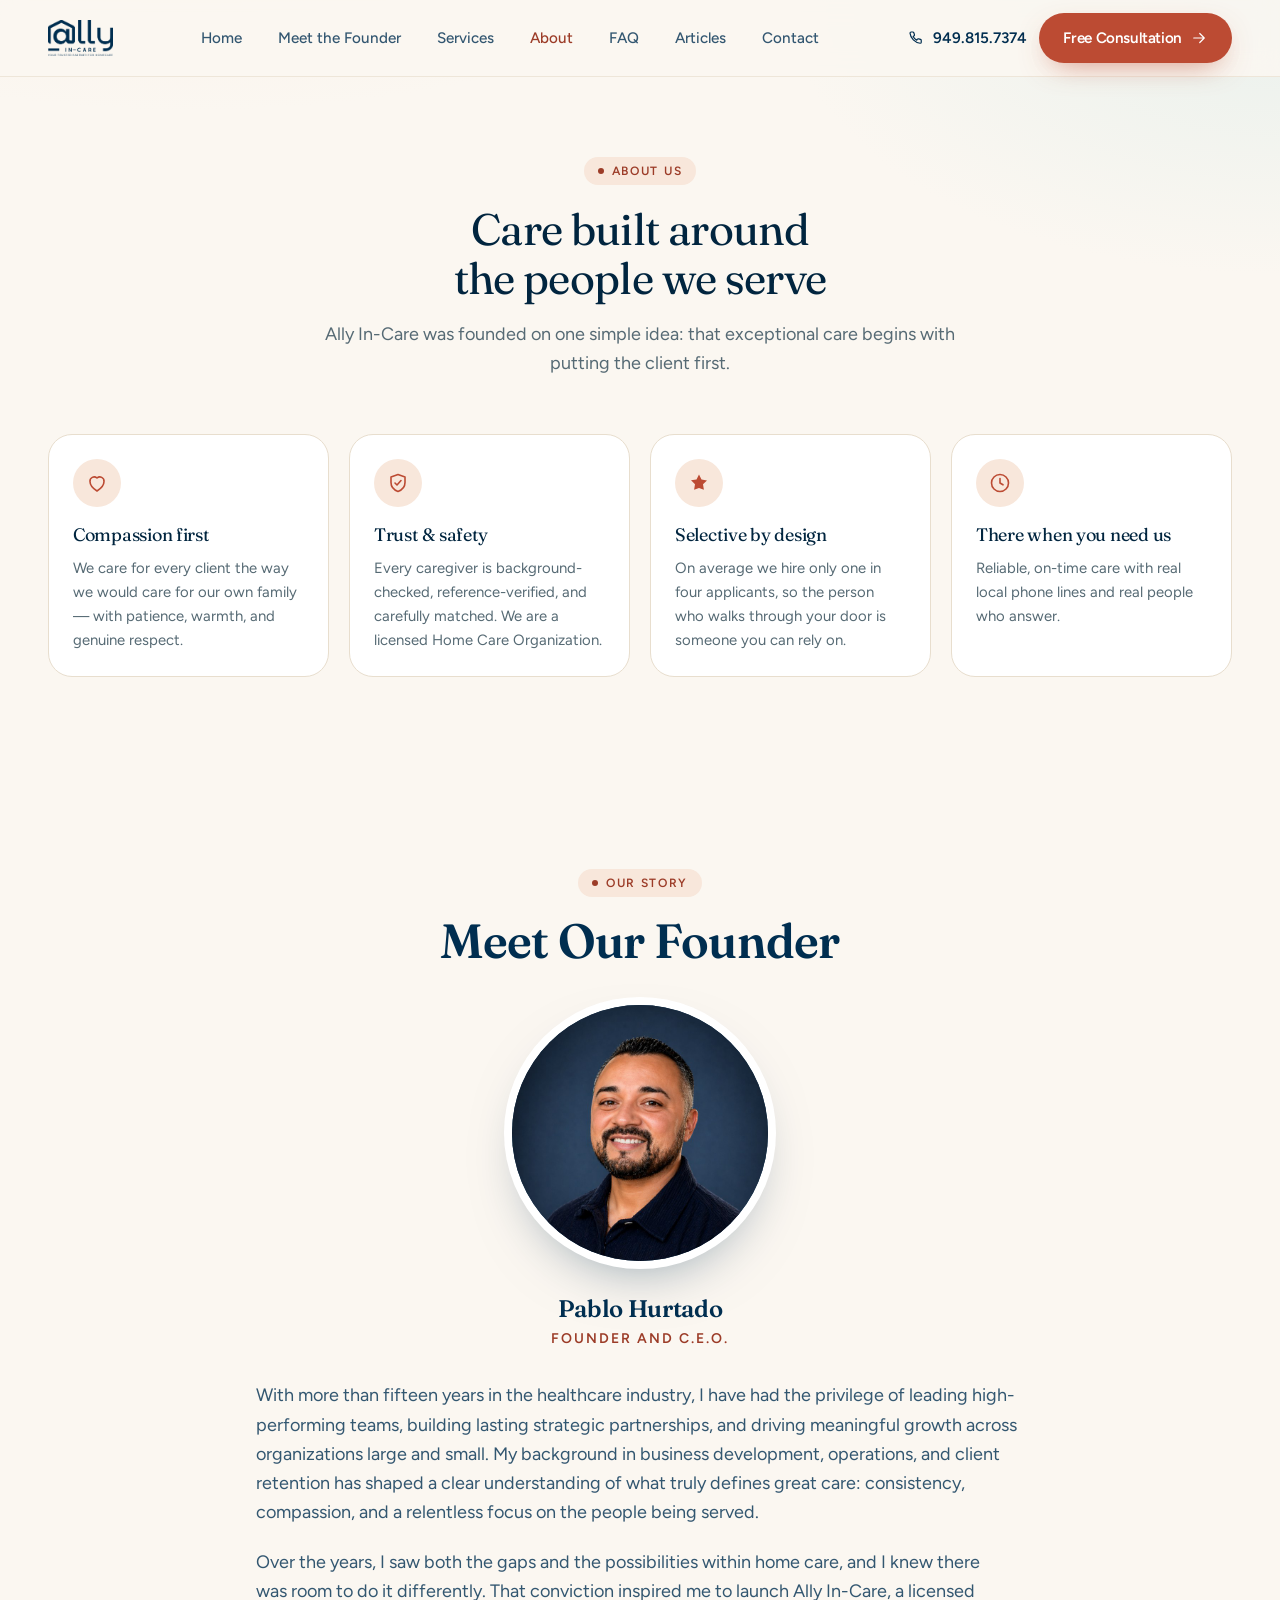
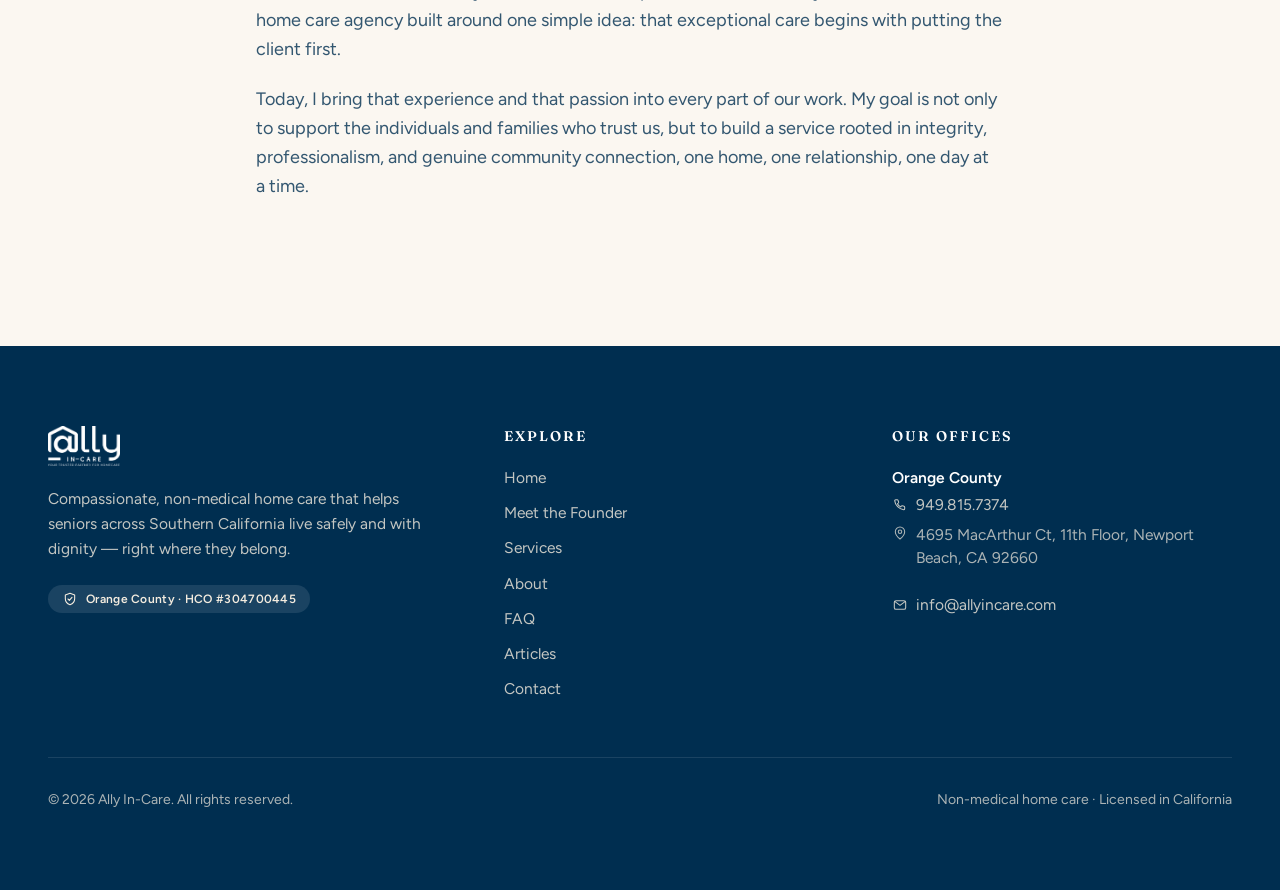
==== commit a41be211: "Add founder headshot to Meet the Founder / Home / About" ====
--- a/about-us/index.html
+++ b/about-us/index.html
@@ -10,16 +10,16 @@
 <meta property="og:type" content="website" />
 <meta property="og:title" content="About Us &#8211; Ally In-Care" />
 <meta property="og:description" content="Ally In-Care provides compassionate, non-medical home care for seniors across Orange County and Los Angeles. Companionship, personal care, transportation &amp; more." />
-<meta property="og:url" content="http://host.docker.internal:8088/about-us/" />
+<meta property="og:url" content="index.html" />
 <meta name="twitter:card" content="summary_large_image" />
 <link rel="canonical" href="index.html" />
-<link rel='dns-prefetch' href='http://fonts.googleapis.com/' />
+<link rel='dns-prefetch' href='//fonts.googleapis.com' />
 <link href='https://fonts.gstatic.com' crossorigin rel='preconnect' />
-<link rel="alternate" type="application/rss+xml" title="Ally In-Care &raquo; Feed" href="http://host.docker.internal:8088/feed/" />
-<link rel="alternate" type="application/rss+xml" title="Ally In-Care &raquo; Comments Feed" href="http://host.docker.internal:8088/comments/feed/" />
-<script type="application/ld+json">{"@context":"https:\/\/schema.org","@type":"HomeAndConstructionBusiness","@id":"http:\/\/host.docker.internal:8088\/#organization","name":"Ally In-Care","description":"Compassionate, non-medical home care for seniors across Orange County and Los Angeles, California.","url":"http:\/\/host.docker.internal:8088\/","email":"info@allyincare.com","logo":"http:\/\/host.docker.internal:8088\/wp-content\/themes\/allyincare\/assets\/logo-navy.png","image":"http:\/\/host.docker.internal:8088\/wp-content\/themes\/allyincare\/assets\/logo-navy.png","areaServed":[{"@type":"AdministrativeArea","name":"Orange County, California"},{"@type":"AdministrativeArea","name":"Los Angeles County, California"}],"location":[{"@type":"LocalBusiness","name":"Ally In-Care \u2014 Orange County","telephone":"+19498157374","email":"info@allyincare.com","address":{"@type":"PostalAddress","streetAddress":"4695 MacArthur Ct, 11th Floor, Newport Beach, CA 92660","addressRegion":"CA","addressCountry":"US"}}]}</script>
-<link rel="alternate" title="oEmbed (JSON)" type="application/json+oembed" href="http://host.docker.internal:8088/wp-json/oembed/1.0/embed?url=http%3A%2F%2Fhost.docker.internal%3A8088%2Fabout-us%2F" />
-<link rel="alternate" title="oEmbed (XML)" type="text/xml+oembed" href="http://host.docker.internal:8088/wp-json/oembed/1.0/embed?url=http%3A%2F%2Fhost.docker.internal%3A8088%2Fabout-us%2F&#038;format=xml" />
+<link rel="alternate" type="application/rss+xml" title="Ally In-Care &raquo; Feed" href="https://jeet-avatar.github.io/allyincare-preview/feed/" />
+<link rel="alternate" type="application/rss+xml" title="Ally In-Care &raquo; Comments Feed" href="https://jeet-avatar.github.io/allyincare-preview/comments/feed/" />
+<script type="application/ld+json">{"@context":"https:\/\/schema.org","@type":"HomeAndConstructionBusiness","@id":"https:\/\/jeet-avatar.github.io\/allyincare-preview\/#organization","name":"Ally In-Care","description":"Compassionate, non-medical home care for seniors across Orange County and Los Angeles, California.","url":"https:\/\/jeet-avatar.github.io\/allyincare-preview\/","email":"info@allyincare.com","logo":"https:\/\/jeet-avatar.github.io\/allyincare-preview\/wp-content\/themes\/allyincare\/assets\/logo-navy.png","image":"https:\/\/jeet-avatar.github.io\/allyincare-preview\/wp-content\/themes\/allyincare\/assets\/logo-navy.png","areaServed":[{"@type":"AdministrativeArea","name":"Orange County, California"},{"@type":"AdministrativeArea","name":"Los Angeles County, California"}],"location":[{"@type":"LocalBusiness","name":"Ally In-Care \u2014 Orange County","telephone":"+19498157374","email":"info@allyincare.com","address":{"@type":"PostalAddress","streetAddress":"4695 MacArthur Ct, 11th Floor, Newport Beach, CA 92660","addressRegion":"CA","addressCountry":"US"}}]}</script>
+<link rel="alternate" title="oEmbed (JSON)" type="application/json+oembed" href="https://jeet-avatar.github.io/allyincare-preview/wp-json/oembed/1.0/embed?url=https%3A%2F%2Fjeet-avatar.github.io%2Fallyincare-preview%2Fabout-us%2F" />
+<link rel="alternate" title="oEmbed (XML)" type="text/xml+oembed" href="https://jeet-avatar.github.io/allyincare-preview/wp-json/oembed/1.0/embed?url=https%3A%2F%2Fjeet-avatar.github.io%2Fallyincare-preview%2Fabout-us%2F&#038;format=xml" />
 <style id='wp-img-auto-sizes-contain-inline-css'>
 img:is([sizes=auto i],[sizes^="auto," i]){contain-intrinsic-size:3000px 1500px}
 /*# sourceURL=wp-img-auto-sizes-contain-inline-css */
@@ -55,15 +55,15 @@
 </style>
 
 <link rel='stylesheet' id='allyincare-fonts-css' href='https://fonts.googleapis.com/css2?family=Figtree:wght@400;500;600;700&#038;family=Fraunces:ital,opsz,wght@0,9..144,400;0,9..144,500;0,9..144,600;0,9..144,700;1,9..144,400;1,9..144,500&#038;display=swap' media='all' />
-<link rel='stylesheet' id='allyincare-theme-css' href='../wp-content/themes/allyincare/assets/theme.css' media='all' />
-<link rel="https://api.w.org/" href="http://host.docker.internal:8088/wp-json/" /><link rel="alternate" title="JSON" type="application/json" href="http://host.docker.internal:8088/wp-json/wp/v2/pages/5" /><link rel="EditURI" type="application/rsd+xml" title="RSD" href="http://host.docker.internal:8088/xmlrpc.php?rsd" />
+<link rel='stylesheet' id='allyincare-theme-css' href='../wp-content/themes/allyincare/assets/theme.css?ver=1.0.0' media='all' />
+<link rel="https://api.w.org/" href="https://jeet-avatar.github.io/allyincare-preview/wp-json/" /><link rel="alternate" title="JSON" type="application/json" href="https://jeet-avatar.github.io/allyincare-preview/wp-json/wp/v2/pages/5" /><link rel="EditURI" type="application/rsd+xml" title="RSD" href="https://jeet-avatar.github.io/allyincare-preview/xmlrpc.php?rsd" />
 <meta name="generator" content="WordPress 6.9.4" />
 <link rel="canonical" href="index.html" />
-<link rel='shortlink' href='http://host.docker.internal:8088/?p=5' />
+<link rel='shortlink' href='https://jeet-avatar.github.io/allyincare-preview/?p=5' />
 </head>
 <body class="wp-singular page-template page-template-templates page-template-page-about page-template-templatespage-about-php page page-id-5 wp-theme-allyincare bg-cream text-ink antialiased grain-cream">
 
-<a href="index.html#main" class="sr-only focus:not-sr-only focus:absolute focus:left-4 focus:top-4 focus:z-[60] focus:rounded-full focus:bg-navy focus:px-5 focus:py-3 focus:text-white">Skip to content</a>
+<a href="#main" class="sr-only focus:not-sr-only focus:absolute focus:left-4 focus:top-4 focus:z-[60] focus:rounded-full focus:bg-navy focus:px-5 focus:py-3 focus:text-white">Skip to content</a>
 
 <header class="site-header sticky top-0 z-50 border-b border-line/70 bg-cream/85 backdrop-blur-md">
 	<div class="container-x">
@@ -165,6 +165,16 @@
 		<div class="mx-auto max-w-3xl text-center">
 			<span class="inline-flex items-center gap-2 rounded-full px-3.5 py-1.5 text-xs font-semibold uppercase tracking-[0.14em] text-terracotta-700 bg-peach"><span class="h-1.5 w-1.5 rounded-full bg-current" aria-hidden="true"></span>Our Story</span>			<h2 class="reveal reveal-1 mt-5 text-4xl font-semibold text-navy sm:text-5xl">Meet Our Founder</h2>
 
+							<div class="reveal reveal-2 mx-auto mt-10 h-56 w-56 overflow-hidden rounded-full bg-navy shadow-[0_24px_60px_-24px_rgba(0,46,80,0.55)] ring-8 ring-white sm:h-64 sm:w-64">
+					<img
+						src="../wp-content/themes/allyincare/assets/img/founder-pablo.jpg"
+						alt="Pablo Hurtado, Founder and C.E.O."
+						class="h-full w-full object-cover"
+						width="256"
+						height="256"
+						loading="lazy"
+					/>
+				</div>
 			
 			<h3 class="reveal reveal-3 mt-8 text-2xl font-semibold text-navy">Pablo Hurtado</h3>
 							<p class="mt-1 text-sm font-semibold uppercase tracking-[0.14em] text-terracotta-700">Founder and C.E.O.</p>
@@ -236,14 +246,14 @@
 <script type="speculationrules">
 {"prefetch":[{"source":"document","where":{"and":[{"href_matches":"/*"},{"not":{"href_matches":["/wp-*.php","/wp-admin/*","/wp-content/uploads/*","/wp-content/*","/wp-content/plugins/*","/wp-content/themes/allyincare/*","/*\\?(.+)"]}},{"not":{"selector_matches":"a[rel~=\"nofollow\"]"}},{"not":{"selector_matches":".no-prefetch, .no-prefetch a"}}]},"eagerness":"conservative"}]}
 </script>
-<script src="../wp-content/themes/allyincare/assets/ui.js" id="allyincare-ui-js"></script>
+<script src="../wp-content/themes/allyincare/assets/ui.js?ver=1.0.0" id="allyincare-ui-js"></script>
 <script id="wp-emoji-settings" type="application/json">
-{"baseUrl":"https://s.w.org/images/core/emoji/17.0.2/72x72/","ext":".png","svgUrl":"https://s.w.org/images/core/emoji/17.0.2/svg/","svgExt":".svg","source":{"concatemoji":"http://host.docker.internal:8088/wp-includes/js/wp-emoji-release.min.js?ver=6.9.4"}}
+{"baseUrl":"https://s.w.org/images/core/emoji/17.0.2/72x72/","ext":".png","svgUrl":"https://s.w.org/images/core/emoji/17.0.2/svg/","svgExt":".svg","source":{"concatemoji":"https://jeet-avatar.github.io/allyincare-preview/wp-includes/js/wp-emoji-release.min.js?ver=6.9.4"}}
 </script>
 <script type="module">
 /*! This file is auto-generated */
 const a=JSON.parse(document.getElementById("wp-emoji-settings").textContent),o=(window._wpemojiSettings=a,"wpEmojiSettingsSupports"),s=["flag","emoji"];function i(e){try{var t={supportTests:e,timestamp:(new Date).valueOf()};sessionStorage.setItem(o,JSON.stringify(t))}catch(e){}}function c(e,t,n){e.clearRect(0,0,e.canvas.width,e.canvas.height),e.fillText(t,0,0);t=new Uint32Array(e.getImageData(0,0,e.canvas.width,e.canvas.height).data);e.clearRect(0,0,e.canvas.width,e.canvas.height),e.fillText(n,0,0);const a=new Uint32Array(e.getImageData(0,0,e.canvas.width,e.canvas.height).data);return t.every((e,t)=>e===a[t])}function p(e,t){e.clearRect(0,0,e.canvas.width,e.canvas.height),e.fillText(t,0,0);var n=e.getImageData(16,16,1,1);for(let e=0;e<n.data.length;e++)if(0!==n.data[e])return!1;return!0}function u(e,t,n,a){switch(t){case"flag":return n(e,"\ud83c\udff3\ufe0f\u200d\u26a7\ufe0f","\ud83c\udff3\ufe0f\u200b\u26a7\ufe0f")?!1:!n(e,"\ud83c\udde8\ud83c\uddf6","\ud83c\udde8\u200b\ud83c\uddf6")&&!n(e,"\ud83c\udff4\udb40\udc67\udb40\udc62\udb40\udc65\udb40\udc6e\udb40\udc67\udb40\udc7f","\ud83c\udff4\u200b\udb40\udc67\u200b\udb40\udc62\u200b\udb40\udc65\u200b\udb40\udc6e\u200b\udb40\udc67\u200b\udb40\udc7f");case"emoji":return!a(e,"\ud83e\u1fac8")}return!1}function f(e,t,n,a){let r;const o=(r="undefined"!=typeof WorkerGlobalScope&&self instanceof WorkerGlobalScope?new OffscreenCanvas(300,150):document.createElement("canvas")).getContext("2d",{willReadFrequently:!0}),s=(o.textBaseline="top",o.font="600 32px Arial",{});return e.forEach(e=>{s[e]=t(o,e,n,a)}),s}function r(e){var t=document.createElement("script");t.src=e,t.defer=!0,document.head.appendChild(t)}a.supports={everything:!0,everythingExceptFlag:!0},new Promise(t=>{let n=function(){try{var e=JSON.parse(sessionStorage.getItem(o));if("object"==typeof e&&"number"==typeof e.timestamp&&(new Date).valueOf()<e.timestamp+604800&&"object"==typeof e.supportTests)return e.supportTests}catch(e){}return null}();if(!n){if("undefined"!=typeof Worker&&"undefined"!=typeof OffscreenCanvas&&"undefined"!=typeof URL&&URL.createObjectURL&&"undefined"!=typeof Blob)try{var e="postMessage("+f.toString()+"("+[JSON.stringify(s),u.toString(),c.toString(),p.toString()].join(",")+"));",a=new Blob([e],{type:"text/javascript"});const r=new Worker(URL.createObjectURL(a),{name:"wpTestEmojiSupports"});return void(r.onmessage=e=>{i(n=e.data),r.terminate(),t(n)})}catch(e){}i(n=f(s,u,c,p))}t(n)}).then(e=>{for(const n in e)a.supports[n]=e[n],a.supports.everything=a.supports.everything&&a.supports[n],"flag"!==n&&(a.supports.everythingExceptFlag=a.supports.everythingExceptFlag&&a.supports[n]);var t;a.supports.everythingExceptFlag=a.supports.everythingExceptFlag&&!a.supports.flag,a.supports.everything||((t=a.source||{}).concatemoji?r(t.concatemoji):t.wpemoji&&t.twemoji&&(r(t.twemoji),r(t.wpemoji)))});
-//# sourceURL=http://host.docker.internal:8088/wp-includes/js/wp-emoji-loader.min.js
+//# sourceURL=https://jeet-avatar.github.io/allyincare-preview/wp-includes/js/wp-emoji-loader.min.js
 </script>
 </body>
 </html>
--- a/wp-content/themes/allyincare/assets/theme.css
+++ b/wp-content/themes/allyincare/assets/theme.css
@@ -1,2 +1,2 @@
 /*! tailwindcss v4.3.2 | MIT License | https://tailwindcss.com */
-@layer properties{@supports (((-webkit-hyphens:none)) and (not (margin-trim:inline))) or ((-moz-orient:inline) and (not (color:rgb(from red r g b)))){*,:before,:after,::backdrop{--tw-rotate-x:initial;--tw-rotate-y:initial;--tw-rotate-z:initial;--tw-skew-x:initial;--tw-skew-y:initial;--tw-space-y-reverse:0;--tw-divide-y-reverse:0;--tw-border-style:solid;--tw-gradient-position:initial;--tw-gradient-from:#0000;--tw-gradient-via:#0000;--tw-gradient-to:#0000;--tw-gradient-stops:initial;--tw-gradient-via-stops:initial;--tw-gradient-from-position:0%;--tw-gradient-via-position:50%;--tw-gradient-to-position:100%;--tw-leading:initial;--tw-font-weight:initial;--tw-tracking:initial;--tw-shadow:0 0 #0000;--tw-shadow-color:initial;--tw-shadow-alpha:100%;--tw-inset-shadow:0 0 #0000;--tw-inset-shadow-color:initial;--tw-inset-shadow-alpha:100%;--tw-ring-color:initial;--tw-ring-shadow:0 0 #0000;--tw-inset-ring-color:initial;--tw-inset-ring-shadow:0 0 #0000;--tw-ring-inset:initial;--tw-ring-offset-width:0px;--tw-ring-offset-color:#fff;--tw-ring-offset-shadow:0 0 #0000;--tw-blur:initial;--tw-brightness:initial;--tw-contrast:initial;--tw-grayscale:initial;--tw-hue-rotate:initial;--tw-invert:initial;--tw-opacity:initial;--tw-saturate:initial;--tw-sepia:initial;--tw-drop-shadow:initial;--tw-drop-shadow-color:initial;--tw-drop-shadow-alpha:100%;--tw-drop-shadow-size:initial;--tw-backdrop-blur:initial;--tw-backdrop-brightness:initial;--tw-backdrop-contrast:initial;--tw-backdrop-grayscale:initial;--tw-backdrop-hue-rotate:initial;--tw-backdrop-invert:initial;--tw-backdrop-opacity:initial;--tw-backdrop-saturate:initial;--tw-backdrop-sepia:initial;--tw-duration:initial;--tw-translate-x:0;--tw-translate-y:0;--tw-translate-z:0}}}@layer theme{:root,:host{--font-sans:"Figtree", ui-sans-serif, system-ui, sans-serif;--font-serif:"Fraunces", ui-serif, Georgia, "Times New Roman", serif;--font-mono:ui-monospace, SFMono-Regular, Menlo, Monaco, Consolas, "Liberation Mono", "Courier New", monospace;--color-white:#fff;--spacing:.25rem;--container-sm:24rem;--container-xl:36rem;--container-2xl:42rem;--container-3xl:48rem;--container-5xl:64rem;--text-xs:.75rem;--text-xs--line-height:calc(1 / .75);--text-sm:.875rem;--text-sm--line-height:calc(1.25 / .875);--text-base:1rem;--text-base--line-height:calc(1.5 / 1);--text-lg:1.125rem;--text-lg--line-height:calc(1.75 / 1.125);--text-xl:1.25rem;--text-xl--line-height:calc(1.75 / 1.25);--text-2xl:1.5rem;--text-2xl--line-height:calc(2 / 1.5);--text-3xl:1.875rem;--text-3xl--line-height:calc(2.25 / 1.875);--text-4xl:2.25rem;--text-4xl--line-height:calc(2.5 / 2.25);--text-5xl:3rem;--text-5xl--line-height:1;--text-6xl:3.75rem;--text-6xl--line-height:1;--font-weight-medium:500;--font-weight-semibold:600;--tracking-tight:-.025em;--tracking-wide:.025em;--leading-tight:1.25;--leading-snug:1.375;--leading-relaxed:1.625;--radius-xl:.75rem;--radius-2xl:1.5rem;--radius-3xl:2rem;--blur-md:12px;--default-transition-duration:.15s;--default-transition-timing-function:cubic-bezier(.4, 0, .2, 1);--default-font-family:var(--font-sans);--default-mono-font-family:var(--font-mono);--color-navy:#002e50;--color-navy-800:#01253f;--color-cream:#fbf7f1;--color-cream-100:#fdfbf7;--color-cream-200:#f4ecdf;--color-terracotta:#bc4b33;--color-terracotta-700:#9c3c28;--color-coral:#e08a6e;--color-peach:#f8e7db;--color-peach-200:#f3d5c4;--color-sage:#5f8f80;--color-sage-100:#e7f0ec;--color-gold:#d29a4e;--color-ink:#1b2a34;--color-muted:#566a74;--color-line:#e8dece}}@layer base{*,:after,:before,::backdrop{box-sizing:border-box;border:0 solid;margin:0;padding:0}::file-selector-button{box-sizing:border-box;border:0 solid;margin:0;padding:0}html,:host{-webkit-text-size-adjust:100%;tab-size:4;line-height:1.5;font-family:var(--default-font-family,ui-sans-serif, system-ui, sans-serif, "Apple Color Emoji", "Segoe UI Emoji", "Segoe UI Symbol", "Noto Color Emoji");font-feature-settings:var(--default-font-feature-settings,normal);font-variation-settings:var(--default-font-variation-settings,normal);-webkit-tap-highlight-color:transparent}hr{height:0;color:inherit;border-top-width:1px}abbr:where([title]){-webkit-text-decoration:underline dotted;text-decoration:underline dotted}h1,h2,h3,h4,h5,h6{font-size:inherit;font-weight:inherit}a{color:inherit;-webkit-text-decoration:inherit;-webkit-text-decoration:inherit;-webkit-text-decoration:inherit;text-decoration:inherit}b,strong{font-weight:bolder}code,kbd,samp,pre{font-family:var(--default-mono-font-family,ui-monospace, SFMono-Regular, Menlo, Monaco, Consolas, "Liberation Mono", "Courier New", monospace);font-feature-settings:var(--default-mono-font-feature-settings,normal);font-variation-settings:var(--default-mono-font-variation-settings,normal);font-size:1em}small{font-size:80%}sub,sup{vertical-align:baseline;font-size:75%;line-height:0;position:relative}sub{bottom:-.25em}sup{top:-.5em}table{text-indent:0;border-color:inherit;border-collapse:collapse}:-moz-focusring{outline:auto}progress{vertical-align:baseline}summary{display:list-item}ol,ul,menu{list-style:none}img,svg,video,canvas,audio,iframe,embed,object{vertical-align:middle;display:block}img,video{max-width:100%;height:auto}button,input,select,optgroup,textarea{font:inherit;font-feature-settings:inherit;font-variation-settings:inherit;letter-spacing:inherit;color:inherit;opacity:1;background-color:#0000;border-radius:0}::file-selector-button{font:inherit;font-feature-settings:inherit;font-variation-settings:inherit;letter-spacing:inherit;color:inherit;opacity:1;background-color:#0000;border-radius:0}:where(select:is([multiple],[size])) optgroup{font-weight:bolder}:where(select:is([multiple],[size])) optgroup option{padding-inline-start:20px}::file-selector-button{margin-inline-end:4px}::placeholder{opacity:1}@supports (not ((-webkit-appearance:-apple-pay-button))) or (contain-intrinsic-size:1px){::placeholder{color:currentColor}@supports (color:color-mix(in lab, red, red)){::placeholder{color:color-mix(in oklab, currentcolor 50%, transparent)}}}textarea{resize:vertical}::-webkit-search-decoration{-webkit-appearance:none}::-webkit-date-and-time-value{min-height:1lh;text-align:inherit}::-webkit-datetime-edit{display:inline-flex}::-webkit-datetime-edit-fields-wrapper{padding:0}::-webkit-datetime-edit{padding-block:0}::-webkit-datetime-edit-year-field{padding-block:0}::-webkit-datetime-edit-month-field{padding-block:0}::-webkit-datetime-edit-day-field{padding-block:0}::-webkit-datetime-edit-hour-field{padding-block:0}::-webkit-datetime-edit-minute-field{padding-block:0}::-webkit-datetime-edit-second-field{padding-block:0}::-webkit-datetime-edit-millisecond-field{padding-block:0}::-webkit-datetime-edit-meridiem-field{padding-block:0}::-webkit-calendar-picker-indicator{line-height:1}:-moz-ui-invalid{box-shadow:none}button,input:where([type=button],[type=reset],[type=submit]){appearance:button}::file-selector-button{appearance:button}::-webkit-inner-spin-button{height:auto}::-webkit-outer-spin-button{height:auto}[hidden]:where(:not([hidden=until-found])){display:none!important}html{scroll-behavior:smooth;-webkit-text-size-adjust:100%}body{background-color:var(--color-cream);color:var(--color-ink);font-family:var(--font-sans);-webkit-font-smoothing:antialiased;text-rendering:optimizelegibility}::selection{background-color:#e08a6e73}@supports (color:color-mix(in lab, red, red)){::selection{background-color:color-mix(in srgb, var(--color-coral) 45%, transparent)}}::selection{color:var(--color-navy-800)}h1,h2,h3,h4{font-family:var(--font-serif);letter-spacing:-.015em;color:var(--color-navy-800)}a{text-underline-offset:3px}:focus-visible{outline:3px solid var(--color-terracotta);outline-offset:3px;border-radius:4px}}@layer components;@layer utilities{.pointer-events-none{pointer-events:none}.sr-only{clip-path:inset(50%);white-space:nowrap;border-width:0;width:1px;height:1px;margin:-1px;padding:0;position:absolute;overflow:hidden}.absolute{position:absolute}.relative{position:relative}.static{position:static}.sticky{position:sticky}.inset-0{inset:0}.top-0{top:0}.z-50{z-index:50}.mx-auto{margin-inline:auto}.mt-0\.5{margin-top:calc(var(--spacing) * .5)}.mt-1{margin-top:var(--spacing)}.mt-2{margin-top:calc(var(--spacing) * 2)}.mt-2\.5{margin-top:calc(var(--spacing) * 2.5)}.mt-3{margin-top:calc(var(--spacing) * 3)}.mt-4{margin-top:calc(var(--spacing) * 4)}.mt-5{margin-top:calc(var(--spacing) * 5)}.mt-6{margin-top:calc(var(--spacing) * 6)}.mt-8{margin-top:calc(var(--spacing) * 8)}.mt-9{margin-top:calc(var(--spacing) * 9)}.mt-10{margin-top:calc(var(--spacing) * 10)}.mt-12{margin-top:calc(var(--spacing) * 12)}.mt-14{margin-top:calc(var(--spacing) * 14)}.mt-16{margin-top:calc(var(--spacing) * 16)}.block{display:block}.flex{display:flex}.grid{display:grid}.hidden{display:none}.inline{display:inline}.inline-flex{display:inline-flex}.h-1\.5{height:calc(var(--spacing) * 1.5)}.h-3\.5{height:calc(var(--spacing) * 3.5)}.h-4{height:calc(var(--spacing) * 4)}.h-6{height:calc(var(--spacing) * 6)}.h-7{height:calc(var(--spacing) * 7)}.h-8{height:calc(var(--spacing) * 8)}.h-9{height:calc(var(--spacing) * 9)}.h-10{height:calc(var(--spacing) * 10)}.h-11{height:calc(var(--spacing) * 11)}.h-12{height:calc(var(--spacing) * 12)}.h-14{height:calc(var(--spacing) * 14)}.h-56{height:calc(var(--spacing) * 56)}.h-\[4\.75rem\]{height:4.75rem}.h-\[18px\]{height:18px}.h-\[640px\]{height:640px}.h-full{height:100%}.w-1\.5{width:calc(var(--spacing) * 1.5)}.w-3\.5{width:calc(var(--spacing) * 3.5)}.w-4{width:calc(var(--spacing) * 4)}.w-6{width:calc(var(--spacing) * 6)}.w-7{width:calc(var(--spacing) * 7)}.w-8{width:calc(var(--spacing) * 8)}.w-9{width:calc(var(--spacing) * 9)}.w-11{width:calc(var(--spacing) * 11)}.w-12{width:calc(var(--spacing) * 12)}.w-14{width:calc(var(--spacing) * 14)}.w-56{width:calc(var(--spacing) * 56)}.w-\[18px\]{width:18px}.w-auto{width:auto}.w-full{width:100%}.max-w-2xl{max-width:var(--container-2xl)}.max-w-3xl{max-width:var(--container-3xl)}.max-w-5xl{max-width:var(--container-5xl)}.max-w-sm{max-width:var(--container-sm)}.max-w-xl{max-width:var(--container-xl)}.flex-1{flex:1}.flex-none{flex:none}.rotate-90{rotate:90deg}.transform{transform:var(--tw-rotate-x,) var(--tw-rotate-y,) var(--tw-rotate-z,) var(--tw-skew-x,) var(--tw-skew-y,)}.cursor-pointer{cursor:pointer}.list-none{list-style-type:none}.flex-col{flex-direction:column}.flex-wrap{flex-wrap:wrap}.items-center{align-items:center}.items-start{align-items:flex-start}.justify-between{justify-content:space-between}.justify-center{justify-content:center}.gap-1{gap:var(--spacing)}.gap-1\.5{gap:calc(var(--spacing) * 1.5)}.gap-2{gap:calc(var(--spacing) * 2)}.gap-2\.5{gap:calc(var(--spacing) * 2.5)}.gap-3{gap:calc(var(--spacing) * 3)}.gap-4{gap:calc(var(--spacing) * 4)}.gap-5{gap:calc(var(--spacing) * 5)}.gap-6{gap:calc(var(--spacing) * 6)}.gap-8{gap:calc(var(--spacing) * 8)}.gap-12{gap:calc(var(--spacing) * 12)}:where(.space-y-2>:not(:last-child)){--tw-space-y-reverse:0;margin-block-start:calc(calc(var(--spacing) * 2) * var(--tw-space-y-reverse));margin-block-end:calc(calc(var(--spacing) * 2) * calc(1 - var(--tw-space-y-reverse)))}:where(.space-y-2\.5>:not(:last-child)){--tw-space-y-reverse:0;margin-block-start:calc(calc(var(--spacing) * 2.5) * var(--tw-space-y-reverse));margin-block-end:calc(calc(var(--spacing) * 2.5) * calc(1 - var(--tw-space-y-reverse)))}:where(.space-y-3>:not(:last-child)){--tw-space-y-reverse:0;margin-block-start:calc(calc(var(--spacing) * 3) * var(--tw-space-y-reverse));margin-block-end:calc(calc(var(--spacing) * 3) * calc(1 - var(--tw-space-y-reverse)))}:where(.space-y-4>:not(:last-child)){--tw-space-y-reverse:0;margin-block-start:calc(calc(var(--spacing) * 4) * var(--tw-space-y-reverse));margin-block-end:calc(calc(var(--spacing) * 4) * calc(1 - var(--tw-space-y-reverse)))}:where(.space-y-5>:not(:last-child)){--tw-space-y-reverse:0;margin-block-start:calc(calc(var(--spacing) * 5) * var(--tw-space-y-reverse));margin-block-end:calc(calc(var(--spacing) * 5) * calc(1 - var(--tw-space-y-reverse)))}:where(.space-y-6>:not(:last-child)){--tw-space-y-reverse:0;margin-block-start:calc(calc(var(--spacing) * 6) * var(--tw-space-y-reverse));margin-block-end:calc(calc(var(--spacing) * 6) * calc(1 - var(--tw-space-y-reverse)))}:where(.space-y-7>:not(:last-child)){--tw-space-y-reverse:0;margin-block-start:calc(calc(var(--spacing) * 7) * var(--tw-space-y-reverse));margin-block-end:calc(calc(var(--spacing) * 7) * calc(1 - var(--tw-space-y-reverse)))}.gap-x-6{column-gap:calc(var(--spacing) * 6)}.gap-y-2{row-gap:calc(var(--spacing) * 2)}:where(.divide-y>:not(:last-child)){--tw-divide-y-reverse:0;border-bottom-style:var(--tw-border-style);border-top-style:var(--tw-border-style);border-top-width:calc(1px * var(--tw-divide-y-reverse));border-bottom-width:calc(1px * calc(1 - var(--tw-divide-y-reverse)))}:where(.divide-line>:not(:last-child)){border-color:var(--color-line)}.overflow-hidden{overflow:hidden}.rounded{border-radius:.25rem}.rounded-2xl{border-radius:var(--radius-2xl)}.rounded-3xl{border-radius:var(--radius-3xl)}.rounded-full{border-radius:3.40282e38px}.rounded-xl{border-radius:var(--radius-xl)}.border{border-style:var(--tw-border-style);border-width:1px}.border-t{border-top-style:var(--tw-border-style);border-top-width:1px}.border-b{border-bottom-style:var(--tw-border-style);border-bottom-width:1px}.border-line{border-color:var(--color-line)}.border-line\/70{border-color:#e8deceb3}@supports (color:color-mix(in lab, red, red)){.border-line\/70{border-color:color-mix(in oklab, var(--color-line) 70%, transparent)}}.border-white\/10{border-color:#ffffff1a}@supports (color:color-mix(in lab, red, red)){.border-white\/10{border-color:color-mix(in oklab, var(--color-white) 10%, transparent)}}.bg-cream{background-color:var(--color-cream)}.bg-cream-100{background-color:var(--color-cream-100)}.bg-cream\/85{background-color:#fbf7f1d9}@supports (color:color-mix(in lab, red, red)){.bg-cream\/85{background-color:color-mix(in oklab, var(--color-cream) 85%, transparent)}}.bg-current{background-color:currentColor}.bg-navy{background-color:var(--color-navy)}.bg-peach{background-color:var(--color-peach)}.bg-sage-100{background-color:var(--color-sage-100)}.bg-terracotta{background-color:var(--color-terracotta)}.bg-white{background-color:var(--color-white)}.bg-white\/10{background-color:#ffffff1a}@supports (color:color-mix(in lab, red, red)){.bg-white\/10{background-color:color-mix(in oklab, var(--color-white) 10%, transparent)}}.bg-gradient-to-b{--tw-gradient-position:to bottom in oklab;background-image:linear-gradient(var(--tw-gradient-stops))}.from-peach\/50{--tw-gradient-from:#f8e7db80}@supports (color:color-mix(in lab, red, red)){.from-peach\/50{--tw-gradient-from:color-mix(in oklab, var(--color-peach) 50%, transparent)}}.from-peach\/50{--tw-gradient-stops:var(--tw-gradient-via-stops,var(--tw-gradient-position), var(--tw-gradient-from) var(--tw-gradient-from-position), var(--tw-gradient-to) var(--tw-gradient-to-position))}.via-cream{--tw-gradient-via:var(--color-cream);--tw-gradient-via-stops:var(--tw-gradient-position), var(--tw-gradient-from) var(--tw-gradient-from-position), var(--tw-gradient-via) var(--tw-gradient-via-position), var(--tw-gradient-to) var(--tw-gradient-to-position);--tw-gradient-stops:var(--tw-gradient-via-stops)}.to-cream{--tw-gradient-to:var(--color-cream);--tw-gradient-stops:var(--tw-gradient-via-stops,var(--tw-gradient-position), var(--tw-gradient-from) var(--tw-gradient-from-position), var(--tw-gradient-to) var(--tw-gradient-to-position))}.object-cover{object-fit:cover}.p-4{padding:calc(var(--spacing) * 4)}.p-6{padding:calc(var(--spacing) * 6)}.p-7{padding:calc(var(--spacing) * 7)}.p-8{padding:calc(var(--spacing) * 8)}.px-3{padding-inline:calc(var(--spacing) * 3)}.px-3\.5{padding-inline:calc(var(--spacing) * 3.5)}.px-4{padding-inline:calc(var(--spacing) * 4)}.px-6{padding-inline:calc(var(--spacing) * 6)}.px-8{padding-inline:calc(var(--spacing) * 8)}.py-1{padding-block:var(--spacing)}.py-1\.5{padding-block:calc(var(--spacing) * 1.5)}.py-2{padding-block:calc(var(--spacing) * 2)}.py-3{padding-block:calc(var(--spacing) * 3)}.py-3\.5{padding-block:calc(var(--spacing) * 3.5)}.py-4{padding-block:calc(var(--spacing) * 4)}.py-5{padding-block:calc(var(--spacing) * 5)}.py-14{padding-block:calc(var(--spacing) * 14)}.py-16{padding-block:calc(var(--spacing) * 16)}.py-20{padding-block:calc(var(--spacing) * 20)}.pt-5{padding-top:calc(var(--spacing) * 5)}.pt-8{padding-top:calc(var(--spacing) * 8)}.pb-4{padding-bottom:calc(var(--spacing) * 4)}.pb-6{padding-bottom:calc(var(--spacing) * 6)}.text-center{text-align:center}.text-left{text-align:left}.font-serif{font-family:var(--font-serif)}.text-2xl{font-size:var(--text-2xl);line-height:var(--tw-leading,var(--text-2xl--line-height))}.text-3xl{font-size:var(--text-3xl);line-height:var(--tw-leading,var(--text-3xl--line-height))}.text-4xl{font-size:var(--text-4xl);line-height:var(--tw-leading,var(--text-4xl--line-height))}.text-base{font-size:var(--text-base);line-height:var(--tw-leading,var(--text-base--line-height))}.text-lg{font-size:var(--text-lg);line-height:var(--tw-leading,var(--text-lg--line-height))}.text-sm{font-size:var(--text-sm);line-height:var(--tw-leading,var(--text-sm--line-height))}.text-xl{font-size:var(--text-xl);line-height:var(--tw-leading,var(--text-xl--line-height))}.text-xs{font-size:var(--text-xs);line-height:var(--tw-leading,var(--text-xs--line-height))}.text-\[0\.92rem\]{font-size:.92rem}.text-\[0\.93rem\]{font-size:.93rem}.text-\[0\.95rem\]{font-size:.95rem}.text-\[0\.97rem\]{font-size:.97rem}.text-\[0\.98rem\]{font-size:.98rem}.leading-\[1\.08\]{--tw-leading:1.08;line-height:1.08}.leading-\[1\.12\]{--tw-leading:1.12;line-height:1.12}.leading-relaxed{--tw-leading:var(--leading-relaxed);line-height:var(--leading-relaxed)}.leading-snug{--tw-leading:var(--leading-snug);line-height:var(--leading-snug)}.leading-tight{--tw-leading:var(--leading-tight);line-height:var(--leading-tight)}.font-medium{--tw-font-weight:var(--font-weight-medium);font-weight:var(--font-weight-medium)}.font-semibold{--tw-font-weight:var(--font-weight-semibold);font-weight:var(--font-weight-semibold)}.tracking-\[0\.14em\]{--tw-tracking:.14em;letter-spacing:.14em}.tracking-tight{--tw-tracking:var(--tracking-tight);letter-spacing:var(--tracking-tight)}.tracking-wide{--tw-tracking:var(--tracking-wide);letter-spacing:var(--tracking-wide)}.\!text-white{color:var(--color-white)!important}.text-cream-200{color:var(--color-cream-200)}.text-cream-200\/70{color:#f4ecdfb3}@supports (color:color-mix(in lab, red, red)){.text-cream-200\/70{color:color-mix(in oklab, var(--color-cream-200) 70%, transparent)}}.text-cream-200\/80{color:#f4ecdfcc}@supports (color:color-mix(in lab, red, red)){.text-cream-200\/80{color:color-mix(in oklab, var(--color-cream-200) 80%, transparent)}}.text-gold{color:var(--color-gold)}.text-ink{color:var(--color-ink)}.text-ink\/90{color:#1b2a34e6}@supports (color:color-mix(in lab, red, red)){.text-ink\/90{color:color-mix(in oklab, var(--color-ink) 90%, transparent)}}.text-muted{color:var(--color-muted)}.text-navy{color:var(--color-navy)}.text-navy\/70{color:#002e50b3}@supports (color:color-mix(in lab, red, red)){.text-navy\/70{color:color-mix(in oklab, var(--color-navy) 70%, transparent)}}.text-navy\/80{color:#002e50cc}@supports (color:color-mix(in lab, red, red)){.text-navy\/80{color:color-mix(in oklab, var(--color-navy) 80%, transparent)}}.text-peach-200{color:var(--color-peach-200)}.text-sage{color:var(--color-sage)}.text-terracotta{color:var(--color-terracotta)}.text-terracotta-700{color:var(--color-terracotta-700)}.text-white{color:var(--color-white)}.uppercase{text-transform:uppercase}.antialiased{-webkit-font-smoothing:antialiased;-moz-osx-font-smoothing:grayscale}.shadow-\[0_10px_30px_-12px_rgba\(188\,75\,51\,0\.7\)\]{--tw-shadow:0 10px 30px -12px var(--tw-shadow-color,#bc4b33b3);box-shadow:var(--tw-inset-shadow), var(--tw-inset-ring-shadow), var(--tw-ring-offset-shadow), var(--tw-ring-shadow), var(--tw-shadow)}.shadow-\[0_10px_30px_-14px_rgba\(0\,46\,80\,0\.8\)\]{--tw-shadow:0 10px 30px -14px var(--tw-shadow-color,#002e50cc);box-shadow:var(--tw-inset-shadow), var(--tw-inset-ring-shadow), var(--tw-ring-offset-shadow), var(--tw-ring-shadow), var(--tw-shadow)}.shadow-\[0_24px_60px_-24px_rgba\(0\,46\,80\,0\.55\)\]{--tw-shadow:0 24px 60px -24px var(--tw-shadow-color,#002e508c);box-shadow:var(--tw-inset-shadow), var(--tw-inset-ring-shadow), var(--tw-ring-offset-shadow), var(--tw-ring-shadow), var(--tw-shadow)}.ring-1{--tw-ring-shadow:var(--tw-ring-inset,) 0 0 0 calc(1px + var(--tw-ring-offset-width)) var(--tw-ring-color,currentcolor);box-shadow:var(--tw-inset-shadow), var(--tw-inset-ring-shadow), var(--tw-ring-offset-shadow), var(--tw-ring-shadow), var(--tw-shadow)}.ring-8{--tw-ring-shadow:var(--tw-ring-inset,) 0 0 0 calc(8px + var(--tw-ring-offset-width)) var(--tw-ring-color,currentcolor);box-shadow:var(--tw-inset-shadow), var(--tw-inset-ring-shadow), var(--tw-ring-offset-shadow), var(--tw-ring-shadow), var(--tw-shadow)}.ring-white{--tw-ring-color:var(--color-white)}.ring-white\/30{--tw-ring-color:#ffffff4d}@supports (color:color-mix(in lab, red, red)){.ring-white\/30{--tw-ring-color:color-mix(in oklab, var(--color-white) 30%, transparent)}}.filter{filter:var(--tw-blur,) var(--tw-brightness,) var(--tw-contrast,) var(--tw-grayscale,) var(--tw-hue-rotate,) var(--tw-invert,) var(--tw-saturate,) var(--tw-sepia,) var(--tw-drop-shadow,)}.backdrop-blur-md{--tw-backdrop-blur:blur(var(--blur-md));-webkit-backdrop-filter:var(--tw-backdrop-blur,) var(--tw-backdrop-brightness,) var(--tw-backdrop-contrast,) var(--tw-backdrop-grayscale,) var(--tw-backdrop-hue-rotate,) var(--tw-backdrop-invert,) var(--tw-backdrop-opacity,) var(--tw-backdrop-saturate,) var(--tw-backdrop-sepia,);backdrop-filter:var(--tw-backdrop-blur,) var(--tw-backdrop-brightness,) var(--tw-backdrop-contrast,) var(--tw-backdrop-grayscale,) var(--tw-backdrop-hue-rotate,) var(--tw-backdrop-invert,) var(--tw-backdrop-opacity,) var(--tw-backdrop-saturate,) var(--tw-backdrop-sepia,)}.transition-all{transition-property:all;transition-timing-function:var(--tw-ease,var(--default-transition-timing-function));transition-duration:var(--tw-duration,var(--default-transition-duration))}.transition-colors{transition-property:color,background-color,border-color,outline-color,text-decoration-color,fill,stroke,--tw-gradient-from,--tw-gradient-via,--tw-gradient-to;transition-timing-function:var(--tw-ease,var(--default-transition-timing-function));transition-duration:var(--tw-duration,var(--default-transition-duration))}.transition-transform{transition-property:transform,translate,scale,rotate;transition-timing-function:var(--tw-ease,var(--default-transition-timing-function));transition-duration:var(--tw-duration,var(--default-transition-duration))}.duration-200{--tw-duration:.2s;transition-duration:.2s}.duration-300{--tw-duration:.3s;transition-duration:.3s}.group-open\:rotate-45:is(:where(.group):is([open],:popover-open,:open) *){rotate:45deg}@media (hover:hover){.group-hover\:translate-x-0\.5:is(:where(.group):hover *){--tw-translate-x:calc(var(--spacing) * .5);translate:var(--tw-translate-x) var(--tw-translate-y)}.group-hover\:bg-terracotta:is(:where(.group):hover *){background-color:var(--color-terracotta)}.group-hover\:text-white:is(:where(.group):hover *){color:var(--color-white)}}.last\:border-0:last-child{border-style:var(--tw-border-style);border-width:0}.last\:pb-0:last-child{padding-bottom:0}@media (hover:hover){.hover\:-translate-y-1:hover{--tw-translate-y:calc(var(--spacing) * -1);translate:var(--tw-translate-x) var(--tw-translate-y)}.hover\:border-navy\/40:hover{border-color:#002e5066}@supports (color:color-mix(in lab, red, red)){.hover\:border-navy\/40:hover{border-color:color-mix(in oklab, var(--color-navy) 40%, transparent)}}.hover\:border-terracotta\/30:hover{border-color:#bc4b334d}@supports (color:color-mix(in lab, red, red)){.hover\:border-terracotta\/30:hover{border-color:color-mix(in oklab, var(--color-terracotta) 30%, transparent)}}.hover\:border-terracotta\/40:hover{border-color:#bc4b3366}@supports (color:color-mix(in lab, red, red)){.hover\:border-terracotta\/40:hover{border-color:color-mix(in oklab, var(--color-terracotta) 40%, transparent)}}.hover\:bg-cream-100:hover{background-color:var(--color-cream-100)}.hover\:bg-cream-200:hover{background-color:var(--color-cream-200)}.hover\:bg-navy-800:hover{background-color:var(--color-navy-800)}.hover\:bg-terracotta-700:hover{background-color:var(--color-terracotta-700)}.hover\:bg-white\/10:hover{background-color:#ffffff1a}@supports (color:color-mix(in lab, red, red)){.hover\:bg-white\/10:hover{background-color:color-mix(in oklab, var(--color-white) 10%, transparent)}}.hover\:text-navy:hover{color:var(--color-navy)}.hover\:text-terracotta-700:hover{color:var(--color-terracotta-700)}.hover\:text-white:hover{color:var(--color-white)}.hover\:underline:hover{text-decoration-line:underline}.hover\:shadow-\[0_24px_50px_-30px_rgba\(0\,46\,80\,0\.45\)\]:hover{--tw-shadow:0 24px 50px -30px var(--tw-shadow-color,#002e5073);box-shadow:var(--tw-inset-shadow), var(--tw-inset-ring-shadow), var(--tw-ring-offset-shadow), var(--tw-ring-shadow), var(--tw-shadow)}}.focus\:not-sr-only:focus{clip-path:none;white-space:normal;width:auto;height:auto;margin:0;padding:0;position:static;overflow:visible}.focus\:absolute:focus{position:absolute}.focus\:top-4:focus{top:calc(var(--spacing) * 4)}.focus\:left-4:focus{left:calc(var(--spacing) * 4)}.focus\:z-\[60\]:focus{z-index:60}.focus\:rounded-full:focus{border-radius:3.40282e38px}.focus\:bg-navy:focus{background-color:var(--color-navy)}.focus\:px-5:focus{padding-inline:calc(var(--spacing) * 5)}.focus\:py-3:focus{padding-block:calc(var(--spacing) * 3)}.focus\:text-white:focus{color:var(--color-white)}@media (min-width:40rem){.sm\:h-64{height:calc(var(--spacing) * 64)}.sm\:w-64{width:calc(var(--spacing) * 64)}.sm\:grid-cols-2{grid-template-columns:repeat(2,minmax(0,1fr))}.sm\:flex-row{flex-direction:row}.sm\:items-center{align-items:center}.sm\:justify-between{justify-content:space-between}.sm\:p-8{padding:calc(var(--spacing) * 8)}.sm\:px-16{padding-inline:calc(var(--spacing) * 16)}.sm\:py-20{padding-block:calc(var(--spacing) * 20)}.sm\:py-24{padding-block:calc(var(--spacing) * 24)}.sm\:py-28{padding-block:calc(var(--spacing) * 28)}.sm\:text-4xl{font-size:var(--text-4xl);line-height:var(--tw-leading,var(--text-4xl--line-height))}.sm\:text-5xl{font-size:var(--text-5xl);line-height:var(--tw-leading,var(--text-5xl--line-height))}.sm\:text-xl{font-size:var(--text-xl);line-height:var(--tw-leading,var(--text-xl--line-height))}}@media (min-width:48rem){.md\:grid-cols-2{grid-template-columns:repeat(2,minmax(0,1fr))}.md\:text-6xl{font-size:var(--text-6xl);line-height:var(--tw-leading,var(--text-6xl--line-height))}.md\:text-\[2\.75rem\]{font-size:2.75rem}}@media (min-width:64rem){.lg\:flex{display:flex}.lg\:hidden{display:none}.lg\:grid-cols-2{grid-template-columns:repeat(2,minmax(0,1fr))}.lg\:grid-cols-3{grid-template-columns:repeat(3,minmax(0,1fr))}.lg\:grid-cols-4{grid-template-columns:repeat(4,minmax(0,1fr))}.lg\:grid-cols-\[1\.2fr_1fr_1fr\]{grid-template-columns:1.2fr 1fr 1fr}.lg\:py-32{padding-block:calc(var(--spacing) * 32)}}.\[\&_a\]\:text-terracotta-700 a{color:var(--color-terracotta-700)}.\[\&_a\]\:underline a{text-decoration-line:underline}.\[\&_ul\]\:list-disc ul{list-style-type:disc}.\[\&_ul\]\:pl-6 ul{padding-left:calc(var(--spacing) * 6)}.\[\&\>h2\]\:mt-10>h2{margin-top:calc(var(--spacing) * 10)}.\[\&\>h2\]\:font-serif>h2{font-family:var(--font-serif)}.\[\&\>h2\]\:text-2xl>h2{font-size:var(--text-2xl);line-height:var(--tw-leading,var(--text-2xl--line-height))}.\[\&\>h2\]\:text-navy>h2{color:var(--color-navy)}.container-x{width:100%;max-width:78rem;margin-inline:auto;padding-inline:1.25rem}@media (min-width:768px){.container-x{padding-inline:2rem}}.text-balance{text-wrap:balance}.text-pretty{text-wrap:pretty}.reveal{opacity:0;animation:.7s cubic-bezier(.22,1,.36,1) forwards reveal;transform:translateY(16px)}.reveal-1{animation-delay:50ms}.reveal-2{animation-delay:.14s}.reveal-3{animation-delay:.23s}.reveal-4{animation-delay:.32s}@keyframes reveal{to{opacity:1;transform:translateY(0)}}.grain-cream{background-image:radial-gradient(1200px 600px at 15% -10%,#f8e7dbb3,#0000 60%),radial-gradient(900px 500px at 100% 0,#e7f0ece6,#0000 55%)}@supports (color:color-mix(in lab, red, red)){.grain-cream{background-image:radial-gradient(1200px 600px at 15% -10%, color-mix(in srgb, var(--color-peach) 70%, transparent), transparent 60%), radial-gradient(900px 500px at 100% 0%, color-mix(in srgb, var(--color-sage-100) 90%, transparent), transparent 55%)}}@media (prefers-reduced-motion:reduce){*,:before,:after{transition-duration:.001ms!important;animation-duration:.001ms!important;animation-iteration-count:1!important}html{scroll-behavior:auto}.reveal{opacity:1;transform:none}}.admin-bar .site-header{top:32px}@media (max-width:782px){.admin-bar .site-header{top:46px}}}@property --tw-rotate-x{syntax:"*";inherits:false}@property --tw-rotate-y{syntax:"*";inherits:false}@property --tw-rotate-z{syntax:"*";inherits:false}@property --tw-skew-x{syntax:"*";inherits:false}@property --tw-skew-y{syntax:"*";inherits:false}@property --tw-space-y-reverse{syntax:"*";inherits:false;initial-value:0}@property --tw-divide-y-reverse{syntax:"*";inherits:false;initial-value:0}@property --tw-border-style{syntax:"*";inherits:false;initial-value:solid}@property --tw-gradient-position{syntax:"*";inherits:false}@property --tw-gradient-from{syntax:"<color>";inherits:false;initial-value:#0000}@property --tw-gradient-via{syntax:"<color>";inherits:false;initial-value:#0000}@property --tw-gradient-to{syntax:"<color>";inherits:false;initial-value:#0000}@property --tw-gradient-stops{syntax:"*";inherits:false}@property --tw-gradient-via-stops{syntax:"*";inherits:false}@property --tw-gradient-from-position{syntax:"<length-percentage>";inherits:false;initial-value:0%}@property --tw-gradient-via-position{syntax:"<length-percentage>";inherits:false;initial-value:50%}@property --tw-gradient-to-position{syntax:"<length-percentage>";inherits:false;initial-value:100%}@property --tw-leading{syntax:"*";inherits:false}@property --tw-font-weight{syntax:"*";inherits:false}@property --tw-tracking{syntax:"*";inherits:false}@property --tw-shadow{syntax:"*";inherits:false;initial-value:0 0 #0000}@property --tw-shadow-color{syntax:"*";inherits:false}@property --tw-shadow-alpha{syntax:"<percentage>";inherits:false;initial-value:100%}@property --tw-inset-shadow{syntax:"*";inherits:false;initial-value:0 0 #0000}@property --tw-inset-shadow-color{syntax:"*";inherits:false}@property --tw-inset-shadow-alpha{syntax:"<percentage>";inherits:false;initial-value:100%}@property --tw-ring-color{syntax:"*";inherits:false}@property --tw-ring-shadow{syntax:"*";inherits:false;initial-value:0 0 #0000}@property --tw-inset-ring-color{syntax:"*";inherits:false}@property --tw-inset-ring-shadow{syntax:"*";inherits:false;initial-value:0 0 #0000}@property --tw-ring-inset{syntax:"*";inherits:false}@property --tw-ring-offset-width{syntax:"<length>";inherits:false;initial-value:0}@property --tw-ring-offset-color{syntax:"*";inherits:false;initial-value:#fff}@property --tw-ring-offset-shadow{syntax:"*";inherits:false;initial-value:0 0 #0000}@property --tw-blur{syntax:"*";inherits:false}@property --tw-brightness{syntax:"*";inherits:false}@property --tw-contrast{syntax:"*";inherits:false}@property --tw-grayscale{syntax:"*";inherits:false}@property --tw-hue-rotate{syntax:"*";inherits:false}@property --tw-invert{syntax:"*";inherits:false}@property --tw-opacity{syntax:"*";inherits:false}@property --tw-saturate{syntax:"*";inherits:false}@property --tw-sepia{syntax:"*";inherits:false}@property --tw-drop-shadow{syntax:"*";inherits:false}@property --tw-drop-shadow-color{syntax:"*";inherits:false}@property --tw-drop-shadow-alpha{syntax:"<percentage>";inherits:false;initial-value:100%}@property --tw-drop-shadow-size{syntax:"*";inherits:false}@property --tw-backdrop-blur{syntax:"*";inherits:false}@property --tw-backdrop-brightness{syntax:"*";inherits:false}@property --tw-backdrop-contrast{syntax:"*";inherits:false}@property --tw-backdrop-grayscale{syntax:"*";inherits:false}@property --tw-backdrop-hue-rotate{syntax:"*";inherits:false}@property --tw-backdrop-invert{syntax:"*";inherits:false}@property --tw-backdrop-opacity{syntax:"*";inherits:false}@property --tw-backdrop-saturate{syntax:"*";inherits:false}@property --tw-backdrop-sepia{syntax:"*";inherits:false}@property --tw-duration{syntax:"*";inherits:false}@property --tw-translate-x{syntax:"*";inherits:false;initial-value:0}@property --tw-translate-y{syntax:"*";inherits:false;initial-value:0}@property --tw-translate-z{syntax:"*";inherits:false;initial-value:0}+@layer properties{@supports (((-webkit-hyphens:none)) and (not (margin-trim:inline))) or ((-moz-orient:inline) and (not (color:rgb(from red r g b)))){*,:before,:after,::backdrop{--tw-rotate-x:initial;--tw-rotate-y:initial;--tw-rotate-z:initial;--tw-skew-x:initial;--tw-skew-y:initial;--tw-space-y-reverse:0;--tw-divide-y-reverse:0;--tw-border-style:solid;--tw-gradient-position:initial;--tw-gradient-from:#0000;--tw-gradient-via:#0000;--tw-gradient-to:#0000;--tw-gradient-stops:initial;--tw-gradient-via-stops:initial;--tw-gradient-from-position:0%;--tw-gradient-via-position:50%;--tw-gradient-to-position:100%;--tw-leading:initial;--tw-font-weight:initial;--tw-tracking:initial;--tw-shadow:0 0 #0000;--tw-shadow-color:initial;--tw-shadow-alpha:100%;--tw-inset-shadow:0 0 #0000;--tw-inset-shadow-color:initial;--tw-inset-shadow-alpha:100%;--tw-ring-color:initial;--tw-ring-shadow:0 0 #0000;--tw-inset-ring-color:initial;--tw-inset-ring-shadow:0 0 #0000;--tw-ring-inset:initial;--tw-ring-offset-width:0px;--tw-ring-offset-color:#fff;--tw-ring-offset-shadow:0 0 #0000;--tw-blur:initial;--tw-brightness:initial;--tw-contrast:initial;--tw-grayscale:initial;--tw-hue-rotate:initial;--tw-invert:initial;--tw-opacity:initial;--tw-saturate:initial;--tw-sepia:initial;--tw-drop-shadow:initial;--tw-drop-shadow-color:initial;--tw-drop-shadow-alpha:100%;--tw-drop-shadow-size:initial;--tw-backdrop-blur:initial;--tw-backdrop-brightness:initial;--tw-backdrop-contrast:initial;--tw-backdrop-grayscale:initial;--tw-backdrop-hue-rotate:initial;--tw-backdrop-invert:initial;--tw-backdrop-opacity:initial;--tw-backdrop-saturate:initial;--tw-backdrop-sepia:initial;--tw-duration:initial;--tw-translate-x:0;--tw-translate-y:0;--tw-translate-z:0}}}@layer theme{:root,:host{--font-sans:"Figtree", ui-sans-serif, system-ui, sans-serif;--font-serif:"Fraunces", ui-serif, Georgia, "Times New Roman", serif;--font-mono:ui-monospace, SFMono-Regular, Menlo, Monaco, Consolas, "Liberation Mono", "Courier New", monospace;--color-white:#fff;--spacing:.25rem;--container-sm:24rem;--container-xl:36rem;--container-2xl:42rem;--container-3xl:48rem;--container-5xl:64rem;--text-xs:.75rem;--text-xs--line-height:calc(1 / .75);--text-sm:.875rem;--text-sm--line-height:calc(1.25 / .875);--text-base:1rem;--text-base--line-height:calc(1.5 / 1);--text-lg:1.125rem;--text-lg--line-height:calc(1.75 / 1.125);--text-xl:1.25rem;--text-xl--line-height:calc(1.75 / 1.25);--text-2xl:1.5rem;--text-2xl--line-height:calc(2 / 1.5);--text-3xl:1.875rem;--text-3xl--line-height:calc(2.25 / 1.875);--text-4xl:2.25rem;--text-4xl--line-height:calc(2.5 / 2.25);--text-5xl:3rem;--text-5xl--line-height:1;--text-6xl:3.75rem;--text-6xl--line-height:1;--font-weight-medium:500;--font-weight-semibold:600;--tracking-tight:-.025em;--tracking-wide:.025em;--leading-tight:1.25;--leading-snug:1.375;--leading-relaxed:1.625;--radius-xl:.75rem;--radius-2xl:1.5rem;--radius-3xl:2rem;--blur-md:12px;--default-transition-duration:.15s;--default-transition-timing-function:cubic-bezier(.4, 0, .2, 1);--default-font-family:var(--font-sans);--default-mono-font-family:var(--font-mono);--color-navy:#002e50;--color-navy-800:#01253f;--color-cream:#fbf7f1;--color-cream-100:#fdfbf7;--color-cream-200:#f4ecdf;--color-terracotta:#bc4b33;--color-terracotta-700:#9c3c28;--color-coral:#e08a6e;--color-peach:#f8e7db;--color-peach-200:#f3d5c4;--color-sage:#5f8f80;--color-sage-100:#e7f0ec;--color-gold:#d29a4e;--color-ink:#1b2a34;--color-muted:#566a74;--color-line:#e8dece}}@layer base{*,:after,:before,::backdrop{box-sizing:border-box;border:0 solid;margin:0;padding:0}::file-selector-button{box-sizing:border-box;border:0 solid;margin:0;padding:0}html,:host{-webkit-text-size-adjust:100%;tab-size:4;line-height:1.5;font-family:var(--default-font-family,ui-sans-serif, system-ui, sans-serif, "Apple Color Emoji", "Segoe UI Emoji", "Segoe UI Symbol", "Noto Color Emoji");font-feature-settings:var(--default-font-feature-settings,normal);font-variation-settings:var(--default-font-variation-settings,normal);-webkit-tap-highlight-color:transparent}hr{height:0;color:inherit;border-top-width:1px}abbr:where([title]){-webkit-text-decoration:underline dotted;text-decoration:underline dotted}h1,h2,h3,h4,h5,h6{font-size:inherit;font-weight:inherit}a{color:inherit;-webkit-text-decoration:inherit;-webkit-text-decoration:inherit;-webkit-text-decoration:inherit;text-decoration:inherit}b,strong{font-weight:bolder}code,kbd,samp,pre{font-family:var(--default-mono-font-family,ui-monospace, SFMono-Regular, Menlo, Monaco, Consolas, "Liberation Mono", "Courier New", monospace);font-feature-settings:var(--default-mono-font-feature-settings,normal);font-variation-settings:var(--default-mono-font-variation-settings,normal);font-size:1em}small{font-size:80%}sub,sup{vertical-align:baseline;font-size:75%;line-height:0;position:relative}sub{bottom:-.25em}sup{top:-.5em}table{text-indent:0;border-color:inherit;border-collapse:collapse}:-moz-focusring{outline:auto}progress{vertical-align:baseline}summary{display:list-item}ol,ul,menu{list-style:none}img,svg,video,canvas,audio,iframe,embed,object{vertical-align:middle;display:block}img,video{max-width:100%;height:auto}button,input,select,optgroup,textarea{font:inherit;font-feature-settings:inherit;font-variation-settings:inherit;letter-spacing:inherit;color:inherit;opacity:1;background-color:#0000;border-radius:0}::file-selector-button{font:inherit;font-feature-settings:inherit;font-variation-settings:inherit;letter-spacing:inherit;color:inherit;opacity:1;background-color:#0000;border-radius:0}:where(select:is([multiple],[size])) optgroup{font-weight:bolder}:where(select:is([multiple],[size])) optgroup option{padding-inline-start:20px}::file-selector-button{margin-inline-end:4px}::placeholder{opacity:1}@supports (not ((-webkit-appearance:-apple-pay-button))) or (contain-intrinsic-size:1px){::placeholder{color:currentColor}@supports (color:color-mix(in lab, red, red)){::placeholder{color:color-mix(in oklab, currentcolor 50%, transparent)}}}textarea{resize:vertical}::-webkit-search-decoration{-webkit-appearance:none}::-webkit-date-and-time-value{min-height:1lh;text-align:inherit}::-webkit-datetime-edit{display:inline-flex}::-webkit-datetime-edit-fields-wrapper{padding:0}::-webkit-datetime-edit{padding-block:0}::-webkit-datetime-edit-year-field{padding-block:0}::-webkit-datetime-edit-month-field{padding-block:0}::-webkit-datetime-edit-day-field{padding-block:0}::-webkit-datetime-edit-hour-field{padding-block:0}::-webkit-datetime-edit-minute-field{padding-block:0}::-webkit-datetime-edit-second-field{padding-block:0}::-webkit-datetime-edit-millisecond-field{padding-block:0}::-webkit-datetime-edit-meridiem-field{padding-block:0}::-webkit-calendar-picker-indicator{line-height:1}:-moz-ui-invalid{box-shadow:none}button,input:where([type=button],[type=reset],[type=submit]){appearance:button}::file-selector-button{appearance:button}::-webkit-inner-spin-button{height:auto}::-webkit-outer-spin-button{height:auto}[hidden]:where(:not([hidden=until-found])){display:none!important}html{scroll-behavior:smooth;-webkit-text-size-adjust:100%}body{background-color:var(--color-cream);color:var(--color-ink);font-family:var(--font-sans);-webkit-font-smoothing:antialiased;text-rendering:optimizelegibility}::selection{background-color:#e08a6e73}@supports (color:color-mix(in lab, red, red)){::selection{background-color:color-mix(in srgb, var(--color-coral) 45%, transparent)}}::selection{color:var(--color-navy-800)}h1,h2,h3,h4{font-family:var(--font-serif);letter-spacing:-.015em;color:var(--color-navy-800)}a{text-underline-offset:3px}:focus-visible{outline:3px solid var(--color-terracotta);outline-offset:3px;border-radius:4px}}@layer components;@layer utilities{.pointer-events-none{pointer-events:none}.visible{visibility:visible}.sr-only{clip-path:inset(50%);white-space:nowrap;border-width:0;width:1px;height:1px;margin:-1px;padding:0;position:absolute;overflow:hidden}.absolute{position:absolute}.fixed{position:fixed}.relative{position:relative}.static{position:static}.sticky{position:sticky}.inset-0{inset:0}.inset-x-0{inset-inline:0}.top-0{top:0}.bottom-0{bottom:0}.z-40{z-index:40}.z-50{z-index:50}.mx-auto{margin-inline:auto}.mt-0\.5{margin-top:calc(var(--spacing) * .5)}.mt-1{margin-top:var(--spacing)}.mt-1\.5{margin-top:calc(var(--spacing) * 1.5)}.mt-2{margin-top:calc(var(--spacing) * 2)}.mt-2\.5{margin-top:calc(var(--spacing) * 2.5)}.mt-3{margin-top:calc(var(--spacing) * 3)}.mt-4{margin-top:calc(var(--spacing) * 4)}.mt-5{margin-top:calc(var(--spacing) * 5)}.mt-6{margin-top:calc(var(--spacing) * 6)}.mt-8{margin-top:calc(var(--spacing) * 8)}.mt-9{margin-top:calc(var(--spacing) * 9)}.mt-10{margin-top:calc(var(--spacing) * 10)}.mt-12{margin-top:calc(var(--spacing) * 12)}.mt-14{margin-top:calc(var(--spacing) * 14)}.block{display:block}.flex{display:flex}.grid{display:grid}.hidden{display:none}.inline{display:inline}.inline-flex{display:inline-flex}.h-1\.5{height:calc(var(--spacing) * 1.5)}.h-3{height:calc(var(--spacing) * 3)}.h-3\.5{height:calc(var(--spacing) * 3.5)}.h-4{height:calc(var(--spacing) * 4)}.h-5{height:calc(var(--spacing) * 5)}.h-6{height:calc(var(--spacing) * 6)}.h-7{height:calc(var(--spacing) * 7)}.h-8{height:calc(var(--spacing) * 8)}.h-9{height:calc(var(--spacing) * 9)}.h-10{height:calc(var(--spacing) * 10)}.h-11{height:calc(var(--spacing) * 11)}.h-12{height:calc(var(--spacing) * 12)}.h-14{height:calc(var(--spacing) * 14)}.h-56{height:calc(var(--spacing) * 56)}.h-\[4\.75rem\]{height:4.75rem}.h-\[18px\]{height:18px}.h-\[640px\]{height:640px}.h-full{height:100%}.w-1\.5{width:calc(var(--spacing) * 1.5)}.w-3{width:calc(var(--spacing) * 3)}.w-3\.5{width:calc(var(--spacing) * 3.5)}.w-4{width:calc(var(--spacing) * 4)}.w-5{width:calc(var(--spacing) * 5)}.w-6{width:calc(var(--spacing) * 6)}.w-7{width:calc(var(--spacing) * 7)}.w-8{width:calc(var(--spacing) * 8)}.w-9{width:calc(var(--spacing) * 9)}.w-11{width:calc(var(--spacing) * 11)}.w-12{width:calc(var(--spacing) * 12)}.w-14{width:calc(var(--spacing) * 14)}.w-56{width:calc(var(--spacing) * 56)}.w-\[18px\]{width:18px}.w-auto{width:auto}.w-full{width:100%}.max-w-2xl{max-width:var(--container-2xl)}.max-w-3xl{max-width:var(--container-3xl)}.max-w-5xl{max-width:var(--container-5xl)}.max-w-sm{max-width:var(--container-sm)}.max-w-xl{max-width:var(--container-xl)}.min-w-0{min-width:0}.flex-1{flex:1}.flex-none{flex:none}.rotate-90{rotate:90deg}.transform{transform:var(--tw-rotate-x,) var(--tw-rotate-y,) var(--tw-rotate-z,) var(--tw-skew-x,) var(--tw-skew-y,)}.cursor-pointer{cursor:pointer}.list-none{list-style-type:none}.flex-col{flex-direction:column}.flex-wrap{flex-wrap:wrap}.items-center{align-items:center}.items-start{align-items:flex-start}.justify-between{justify-content:space-between}.justify-center{justify-content:center}.gap-1{gap:var(--spacing)}.gap-1\.5{gap:calc(var(--spacing) * 1.5)}.gap-2{gap:calc(var(--spacing) * 2)}.gap-2\.5{gap:calc(var(--spacing) * 2.5)}.gap-3{gap:calc(var(--spacing) * 3)}.gap-4{gap:calc(var(--spacing) * 4)}.gap-5{gap:calc(var(--spacing) * 5)}.gap-6{gap:calc(var(--spacing) * 6)}.gap-8{gap:calc(var(--spacing) * 8)}.gap-12{gap:calc(var(--spacing) * 12)}:where(.space-y-2>:not(:last-child)){--tw-space-y-reverse:0;margin-block-start:calc(calc(var(--spacing) * 2) * var(--tw-space-y-reverse));margin-block-end:calc(calc(var(--spacing) * 2) * calc(1 - var(--tw-space-y-reverse)))}:where(.space-y-2\.5>:not(:last-child)){--tw-space-y-reverse:0;margin-block-start:calc(calc(var(--spacing) * 2.5) * var(--tw-space-y-reverse));margin-block-end:calc(calc(var(--spacing) * 2.5) * calc(1 - var(--tw-space-y-reverse)))}:where(.space-y-3>:not(:last-child)){--tw-space-y-reverse:0;margin-block-start:calc(calc(var(--spacing) * 3) * var(--tw-space-y-reverse));margin-block-end:calc(calc(var(--spacing) * 3) * calc(1 - var(--tw-space-y-reverse)))}:where(.space-y-4>:not(:last-child)){--tw-space-y-reverse:0;margin-block-start:calc(calc(var(--spacing) * 4) * var(--tw-space-y-reverse));margin-block-end:calc(calc(var(--spacing) * 4) * calc(1 - var(--tw-space-y-reverse)))}:where(.space-y-5>:not(:last-child)){--tw-space-y-reverse:0;margin-block-start:calc(calc(var(--spacing) * 5) * var(--tw-space-y-reverse));margin-block-end:calc(calc(var(--spacing) * 5) * calc(1 - var(--tw-space-y-reverse)))}:where(.space-y-6>:not(:last-child)){--tw-space-y-reverse:0;margin-block-start:calc(calc(var(--spacing) * 6) * var(--tw-space-y-reverse));margin-block-end:calc(calc(var(--spacing) * 6) * calc(1 - var(--tw-space-y-reverse)))}:where(.space-y-7>:not(:last-child)){--tw-space-y-reverse:0;margin-block-start:calc(calc(var(--spacing) * 7) * var(--tw-space-y-reverse));margin-block-end:calc(calc(var(--spacing) * 7) * calc(1 - var(--tw-space-y-reverse)))}.gap-x-6{column-gap:calc(var(--spacing) * 6)}.gap-y-2{row-gap:calc(var(--spacing) * 2)}:where(.divide-y>:not(:last-child)){--tw-divide-y-reverse:0;border-bottom-style:var(--tw-border-style);border-top-style:var(--tw-border-style);border-top-width:calc(1px * var(--tw-divide-y-reverse));border-bottom-width:calc(1px * calc(1 - var(--tw-divide-y-reverse)))}:where(.divide-line>:not(:last-child)){border-color:var(--color-line)}.overflow-hidden{overflow:hidden}.rounded{border-radius:.25rem}.rounded-2xl{border-radius:var(--radius-2xl)}.rounded-3xl{border-radius:var(--radius-3xl)}.rounded-full{border-radius:3.40282e38px}.rounded-xl{border-radius:var(--radius-xl)}.border{border-style:var(--tw-border-style);border-width:1px}.border-t{border-top-style:var(--tw-border-style);border-top-width:1px}.border-b{border-bottom-style:var(--tw-border-style);border-bottom-width:1px}.border-line{border-color:var(--color-line)}.border-line\/70{border-color:#e8deceb3}@supports (color:color-mix(in lab, red, red)){.border-line\/70{border-color:color-mix(in oklab, var(--color-line) 70%, transparent)}}.border-white\/10{border-color:#ffffff1a}@supports (color:color-mix(in lab, red, red)){.border-white\/10{border-color:color-mix(in oklab, var(--color-white) 10%, transparent)}}.bg-cream{background-color:var(--color-cream)}.bg-cream-100{background-color:var(--color-cream-100)}.bg-cream\/85{background-color:#fbf7f1d9}@supports (color:color-mix(in lab, red, red)){.bg-cream\/85{background-color:color-mix(in oklab, var(--color-cream) 85%, transparent)}}.bg-current{background-color:currentColor}.bg-navy{background-color:var(--color-navy)}.bg-peach{background-color:var(--color-peach)}.bg-sage-100{background-color:var(--color-sage-100)}.bg-terracotta{background-color:var(--color-terracotta)}.bg-white{background-color:var(--color-white)}.bg-white\/10{background-color:#ffffff1a}@supports (color:color-mix(in lab, red, red)){.bg-white\/10{background-color:color-mix(in oklab, var(--color-white) 10%, transparent)}}.bg-white\/95{background-color:#fffffff2}@supports (color:color-mix(in lab, red, red)){.bg-white\/95{background-color:color-mix(in oklab, var(--color-white) 95%, transparent)}}.bg-gradient-to-b{--tw-gradient-position:to bottom in oklab;background-image:linear-gradient(var(--tw-gradient-stops))}.from-peach\/50{--tw-gradient-from:#f8e7db80}@supports (color:color-mix(in lab, red, red)){.from-peach\/50{--tw-gradient-from:color-mix(in oklab, var(--color-peach) 50%, transparent)}}.from-peach\/50{--tw-gradient-stops:var(--tw-gradient-via-stops,var(--tw-gradient-position), var(--tw-gradient-from) var(--tw-gradient-from-position), var(--tw-gradient-to) var(--tw-gradient-to-position))}.via-cream{--tw-gradient-via:var(--color-cream);--tw-gradient-via-stops:var(--tw-gradient-position), var(--tw-gradient-from) var(--tw-gradient-from-position), var(--tw-gradient-via) var(--tw-gradient-via-position), var(--tw-gradient-to) var(--tw-gradient-to-position);--tw-gradient-stops:var(--tw-gradient-via-stops)}.to-cream{--tw-gradient-to:var(--color-cream);--tw-gradient-stops:var(--tw-gradient-via-stops,var(--tw-gradient-position), var(--tw-gradient-from) var(--tw-gradient-from-position), var(--tw-gradient-to) var(--tw-gradient-to-position))}.object-cover{object-fit:cover}.p-4{padding:calc(var(--spacing) * 4)}.p-5{padding:calc(var(--spacing) * 5)}.p-6{padding:calc(var(--spacing) * 6)}.p-7{padding:calc(var(--spacing) * 7)}.p-8{padding:calc(var(--spacing) * 8)}.px-3{padding-inline:calc(var(--spacing) * 3)}.px-3\.5{padding-inline:calc(var(--spacing) * 3.5)}.px-4{padding-inline:calc(var(--spacing) * 4)}.px-5{padding-inline:calc(var(--spacing) * 5)}.px-6{padding-inline:calc(var(--spacing) * 6)}.px-7{padding-inline:calc(var(--spacing) * 7)}.px-8{padding-inline:calc(var(--spacing) * 8)}.py-1{padding-block:var(--spacing)}.py-1\.5{padding-block:calc(var(--spacing) * 1.5)}.py-2{padding-block:calc(var(--spacing) * 2)}.py-2\.5{padding-block:calc(var(--spacing) * 2.5)}.py-3{padding-block:calc(var(--spacing) * 3)}.py-3\.5{padding-block:calc(var(--spacing) * 3.5)}.py-4{padding-block:calc(var(--spacing) * 4)}.py-5{padding-block:calc(var(--spacing) * 5)}.py-14{padding-block:calc(var(--spacing) * 14)}.py-16{padding-block:calc(var(--spacing) * 16)}.py-20{padding-block:calc(var(--spacing) * 20)}.pt-5{padding-top:calc(var(--spacing) * 5)}.pt-8{padding-top:calc(var(--spacing) * 8)}.pb-4{padding-bottom:calc(var(--spacing) * 4)}.pb-6{padding-bottom:calc(var(--spacing) * 6)}.pb-20{padding-bottom:calc(var(--spacing) * 20)}.pb-24{padding-bottom:calc(var(--spacing) * 24)}.text-center{text-align:center}.text-left{text-align:left}.font-serif{font-family:var(--font-serif)}.text-2xl{font-size:var(--text-2xl);line-height:var(--tw-leading,var(--text-2xl--line-height))}.text-3xl{font-size:var(--text-3xl);line-height:var(--tw-leading,var(--text-3xl--line-height))}.text-4xl{font-size:var(--text-4xl);line-height:var(--tw-leading,var(--text-4xl--line-height))}.text-base{font-size:var(--text-base);line-height:var(--tw-leading,var(--text-base--line-height))}.text-lg{font-size:var(--text-lg);line-height:var(--tw-leading,var(--text-lg--line-height))}.text-sm{font-size:var(--text-sm);line-height:var(--tw-leading,var(--text-sm--line-height))}.text-xl{font-size:var(--text-xl);line-height:var(--tw-leading,var(--text-xl--line-height))}.text-xs{font-size:var(--text-xs);line-height:var(--tw-leading,var(--text-xs--line-height))}.text-\[0\.9rem\]{font-size:.9rem}.text-\[0\.92rem\]{font-size:.92rem}.text-\[0\.93rem\]{font-size:.93rem}.text-\[0\.95rem\]{font-size:.95rem}.text-\[0\.97rem\]{font-size:.97rem}.text-\[0\.98rem\]{font-size:.98rem}.leading-\[1\.08\]{--tw-leading:1.08;line-height:1.08}.leading-\[1\.12\]{--tw-leading:1.12;line-height:1.12}.leading-relaxed{--tw-leading:var(--leading-relaxed);line-height:var(--leading-relaxed)}.leading-snug{--tw-leading:var(--leading-snug);line-height:var(--leading-snug)}.leading-tight{--tw-leading:var(--leading-tight);line-height:var(--leading-tight)}.font-medium{--tw-font-weight:var(--font-weight-medium);font-weight:var(--font-weight-medium)}.font-semibold{--tw-font-weight:var(--font-weight-semibold);font-weight:var(--font-weight-semibold)}.tracking-\[0\.14em\]{--tw-tracking:.14em;letter-spacing:.14em}.tracking-tight{--tw-tracking:var(--tracking-tight);letter-spacing:var(--tracking-tight)}.tracking-wide{--tw-tracking:var(--tracking-wide);letter-spacing:var(--tracking-wide)}.\!text-white{color:var(--color-white)!important}.text-cream-200{color:var(--color-cream-200)}.text-cream-200\/70{color:#f4ecdfb3}@supports (color:color-mix(in lab, red, red)){.text-cream-200\/70{color:color-mix(in oklab, var(--color-cream-200) 70%, transparent)}}.text-cream-200\/80{color:#f4ecdfcc}@supports (color:color-mix(in lab, red, red)){.text-cream-200\/80{color:color-mix(in oklab, var(--color-cream-200) 80%, transparent)}}.text-gold{color:var(--color-gold)}.text-ink{color:var(--color-ink)}.text-ink\/90{color:#1b2a34e6}@supports (color:color-mix(in lab, red, red)){.text-ink\/90{color:color-mix(in oklab, var(--color-ink) 90%, transparent)}}.text-muted{color:var(--color-muted)}.text-navy{color:var(--color-navy)}.text-navy\/70{color:#002e50b3}@supports (color:color-mix(in lab, red, red)){.text-navy\/70{color:color-mix(in oklab, var(--color-navy) 70%, transparent)}}.text-navy\/80{color:#002e50cc}@supports (color:color-mix(in lab, red, red)){.text-navy\/80{color:color-mix(in oklab, var(--color-navy) 80%, transparent)}}.text-peach-200{color:var(--color-peach-200)}.text-sage{color:var(--color-sage)}.text-terracotta{color:var(--color-terracotta)}.text-terracotta-700{color:var(--color-terracotta-700)}.text-white{color:var(--color-white)}.uppercase{text-transform:uppercase}.underline-offset-4{text-underline-offset:4px}.antialiased{-webkit-font-smoothing:antialiased;-moz-osx-font-smoothing:grayscale}.opacity-0{opacity:0}.shadow-\[0_10px_30px_-12px_rgba\(188\,75\,51\,0\.7\)\]{--tw-shadow:0 10px 30px -12px var(--tw-shadow-color,#bc4b33b3);box-shadow:var(--tw-inset-shadow), var(--tw-inset-ring-shadow), var(--tw-ring-offset-shadow), var(--tw-ring-shadow), var(--tw-shadow)}.shadow-\[0_10px_30px_-14px_rgba\(0\,46\,80\,0\.8\)\]{--tw-shadow:0 10px 30px -14px var(--tw-shadow-color,#002e50cc);box-shadow:var(--tw-inset-shadow), var(--tw-inset-ring-shadow), var(--tw-ring-offset-shadow), var(--tw-ring-shadow), var(--tw-shadow)}.shadow-\[0_24px_60px_-24px_rgba\(0\,46\,80\,0\.55\)\]{--tw-shadow:0 24px 60px -24px var(--tw-shadow-color,#002e508c);box-shadow:var(--tw-inset-shadow), var(--tw-inset-ring-shadow), var(--tw-ring-offset-shadow), var(--tw-ring-shadow), var(--tw-shadow)}.shadow-\[0_24px_60px_-40px_rgba\(0\,46\,80\,0\.5\)\]{--tw-shadow:0 24px 60px -40px var(--tw-shadow-color,#002e5080);box-shadow:var(--tw-inset-shadow), var(--tw-inset-ring-shadow), var(--tw-ring-offset-shadow), var(--tw-ring-shadow), var(--tw-shadow)}.shadow-\[0_24px_60px_-45px_rgba\(0\,46\,80\,0\.5\)\]{--tw-shadow:0 24px 60px -45px var(--tw-shadow-color,#002e5080);box-shadow:var(--tw-inset-shadow), var(--tw-inset-ring-shadow), var(--tw-ring-offset-shadow), var(--tw-ring-shadow), var(--tw-shadow)}.shadow-\[0_30px_70px_-40px_rgba\(0\,46\,80\,0\.45\)\]{--tw-shadow:0 30px 70px -40px var(--tw-shadow-color,#002e5073);box-shadow:var(--tw-inset-shadow), var(--tw-inset-ring-shadow), var(--tw-ring-offset-shadow), var(--tw-ring-shadow), var(--tw-shadow)}.shadow-\[0_40px_90px_-50px_rgba\(0\,46\,80\,0\.55\)\]{--tw-shadow:0 40px 90px -50px var(--tw-shadow-color,#002e508c);box-shadow:var(--tw-inset-shadow), var(--tw-inset-ring-shadow), var(--tw-ring-offset-shadow), var(--tw-ring-shadow), var(--tw-shadow)}.ring-1{--tw-ring-shadow:var(--tw-ring-inset,) 0 0 0 calc(1px + var(--tw-ring-offset-width)) var(--tw-ring-color,currentcolor);box-shadow:var(--tw-inset-shadow), var(--tw-inset-ring-shadow), var(--tw-ring-offset-shadow), var(--tw-ring-shadow), var(--tw-shadow)}.ring-8{--tw-ring-shadow:var(--tw-ring-inset,) 0 0 0 calc(8px + var(--tw-ring-offset-width)) var(--tw-ring-color,currentcolor);box-shadow:var(--tw-inset-shadow), var(--tw-inset-ring-shadow), var(--tw-ring-offset-shadow), var(--tw-ring-shadow), var(--tw-shadow)}.ring-white{--tw-ring-color:var(--color-white)}.ring-white\/30{--tw-ring-color:#ffffff4d}@supports (color:color-mix(in lab, red, red)){.ring-white\/30{--tw-ring-color:color-mix(in oklab, var(--color-white) 30%, transparent)}}.filter{filter:var(--tw-blur,) var(--tw-brightness,) var(--tw-contrast,) var(--tw-grayscale,) var(--tw-hue-rotate,) var(--tw-invert,) var(--tw-saturate,) var(--tw-sepia,) var(--tw-drop-shadow,)}.backdrop-blur{--tw-backdrop-blur:blur(8px);-webkit-backdrop-filter:var(--tw-backdrop-blur,) var(--tw-backdrop-brightness,) var(--tw-backdrop-contrast,) var(--tw-backdrop-grayscale,) var(--tw-backdrop-hue-rotate,) var(--tw-backdrop-invert,) var(--tw-backdrop-opacity,) var(--tw-backdrop-saturate,) var(--tw-backdrop-sepia,);backdrop-filter:var(--tw-backdrop-blur,) var(--tw-backdrop-brightness,) var(--tw-backdrop-contrast,) var(--tw-backdrop-grayscale,) var(--tw-backdrop-hue-rotate,) var(--tw-backdrop-invert,) var(--tw-backdrop-opacity,) var(--tw-backdrop-saturate,) var(--tw-backdrop-sepia,)}.backdrop-blur-md{--tw-backdrop-blur:blur(var(--blur-md));-webkit-backdrop-filter:var(--tw-backdrop-blur,) var(--tw-backdrop-brightness,) var(--tw-backdrop-contrast,) var(--tw-backdrop-grayscale,) var(--tw-backdrop-hue-rotate,) var(--tw-backdrop-invert,) var(--tw-backdrop-opacity,) var(--tw-backdrop-saturate,) var(--tw-backdrop-sepia,);backdrop-filter:var(--tw-backdrop-blur,) var(--tw-backdrop-brightness,) var(--tw-backdrop-contrast,) var(--tw-backdrop-grayscale,) var(--tw-backdrop-hue-rotate,) var(--tw-backdrop-invert,) var(--tw-backdrop-opacity,) var(--tw-backdrop-saturate,) var(--tw-backdrop-sepia,)}.transition-all{transition-property:all;transition-timing-function:var(--tw-ease,var(--default-transition-timing-function));transition-duration:var(--tw-duration,var(--default-transition-duration))}.transition-colors{transition-property:color,background-color,border-color,outline-color,text-decoration-color,fill,stroke,--tw-gradient-from,--tw-gradient-via,--tw-gradient-to;transition-timing-function:var(--tw-ease,var(--default-transition-timing-function));transition-duration:var(--tw-duration,var(--default-transition-duration))}.transition-transform{transition-property:transform,translate,scale,rotate;transition-timing-function:var(--tw-ease,var(--default-transition-timing-function));transition-duration:var(--tw-duration,var(--default-transition-duration))}.duration-200{--tw-duration:.2s;transition-duration:.2s}.duration-300{--tw-duration:.3s;transition-duration:.3s}.group-open\:rotate-45:is(:where(.group):is([open],:popover-open,:open) *){rotate:45deg}@media (hover:hover){.group-hover\:translate-x-0\.5:is(:where(.group):hover *){--tw-translate-x:calc(var(--spacing) * .5);translate:var(--tw-translate-x) var(--tw-translate-y)}.group-hover\:bg-terracotta:is(:where(.group):hover *){background-color:var(--color-terracotta)}.group-hover\:text-white:is(:where(.group):hover *){color:var(--color-white)}}.group-has-\[\:checked\]\:border-terracotta:is(:where(.group):has(:checked) *){border-color:var(--color-terracotta)}.group-has-\[\:checked\]\:bg-peach\/30:is(:where(.group):has(:checked) *){background-color:#f8e7db4d}@supports (color:color-mix(in lab, red, red)){.group-has-\[\:checked\]\:bg-peach\/30:is(:where(.group):has(:checked) *){background-color:color-mix(in oklab, var(--color-peach) 30%, transparent)}}.group-has-\[\:checked\]\:bg-terracotta:is(:where(.group):has(:checked) *){background-color:var(--color-terracotta)}.group-has-\[\:checked\]\:text-white:is(:where(.group):has(:checked) *){color:var(--color-white)}.group-has-\[\:checked\]\:opacity-100:is(:where(.group):has(:checked) *){opacity:1}.group-has-\[\:checked\]\:ring-2:is(:where(.group):has(:checked) *){--tw-ring-shadow:var(--tw-ring-inset,) 0 0 0 calc(2px + var(--tw-ring-offset-width)) var(--tw-ring-color,currentcolor);box-shadow:var(--tw-inset-shadow), var(--tw-inset-ring-shadow), var(--tw-ring-offset-shadow), var(--tw-ring-shadow), var(--tw-shadow)}.group-has-\[\:checked\]\:ring-terracotta\/30:is(:where(.group):has(:checked) *){--tw-ring-color:#bc4b334d}@supports (color:color-mix(in lab, red, red)){.group-has-\[\:checked\]\:ring-terracotta\/30:is(:where(.group):has(:checked) *){--tw-ring-color:color-mix(in oklab, var(--color-terracotta) 30%, transparent)}}.group-has-\[\:focus-visible\]\:ring-2:is(:where(.group):has(:focus-visible) *){--tw-ring-shadow:var(--tw-ring-inset,) 0 0 0 calc(2px + var(--tw-ring-offset-width)) var(--tw-ring-color,currentcolor);box-shadow:var(--tw-inset-shadow), var(--tw-inset-ring-shadow), var(--tw-ring-offset-shadow), var(--tw-ring-shadow), var(--tw-shadow)}.group-has-\[\:focus-visible\]\:ring-terracotta\/40:is(:where(.group):has(:focus-visible) *){--tw-ring-color:#bc4b3366}@supports (color:color-mix(in lab, red, red)){.group-has-\[\:focus-visible\]\:ring-terracotta\/40:is(:where(.group):has(:focus-visible) *){--tw-ring-color:color-mix(in oklab, var(--color-terracotta) 40%, transparent)}}.placeholder\:text-muted\/70::placeholder{color:#566a74b3}@supports (color:color-mix(in lab, red, red)){.placeholder\:text-muted\/70::placeholder{color:color-mix(in oklab, var(--color-muted) 70%, transparent)}}.last\:border-0:last-child{border-style:var(--tw-border-style);border-width:0}.last\:pb-0:last-child{padding-bottom:0}@media (hover:hover){.hover\:-translate-y-1:hover{--tw-translate-y:calc(var(--spacing) * -1);translate:var(--tw-translate-x) var(--tw-translate-y)}.hover\:border-navy\/40:hover{border-color:#002e5066}@supports (color:color-mix(in lab, red, red)){.hover\:border-navy\/40:hover{border-color:color-mix(in oklab, var(--color-navy) 40%, transparent)}}.hover\:border-terracotta\/30:hover{border-color:#bc4b334d}@supports (color:color-mix(in lab, red, red)){.hover\:border-terracotta\/30:hover{border-color:color-mix(in oklab, var(--color-terracotta) 30%, transparent)}}.hover\:border-terracotta\/40:hover{border-color:#bc4b3366}@supports (color:color-mix(in lab, red, red)){.hover\:border-terracotta\/40:hover{border-color:color-mix(in oklab, var(--color-terracotta) 40%, transparent)}}.hover\:bg-cream-100:hover{background-color:var(--color-cream-100)}.hover\:bg-cream-200:hover{background-color:var(--color-cream-200)}.hover\:bg-navy-800:hover{background-color:var(--color-navy-800)}.hover\:bg-terracotta-700:hover{background-color:var(--color-terracotta-700)}.hover\:bg-white\/10:hover{background-color:#ffffff1a}@supports (color:color-mix(in lab, red, red)){.hover\:bg-white\/10:hover{background-color:color-mix(in oklab, var(--color-white) 10%, transparent)}}.hover\:text-navy:hover{color:var(--color-navy)}.hover\:text-terracotta-700:hover{color:var(--color-terracotta-700)}.hover\:text-white:hover{color:var(--color-white)}.hover\:underline:hover{text-decoration-line:underline}.hover\:shadow-\[0_24px_50px_-30px_rgba\(0\,46\,80\,0\.45\)\]:hover{--tw-shadow:0 24px 50px -30px var(--tw-shadow-color,#002e5073);box-shadow:var(--tw-inset-shadow), var(--tw-inset-ring-shadow), var(--tw-ring-offset-shadow), var(--tw-ring-shadow), var(--tw-shadow)}}.focus\:not-sr-only:focus{clip-path:none;white-space:normal;width:auto;height:auto;margin:0;padding:0;position:static;overflow:visible}.focus\:absolute:focus{position:absolute}.focus\:top-4:focus{top:calc(var(--spacing) * 4)}.focus\:left-4:focus{left:calc(var(--spacing) * 4)}.focus\:z-\[60\]:focus{z-index:60}.focus\:rounded-full:focus{border-radius:3.40282e38px}.focus\:border-terracotta:focus{border-color:var(--color-terracotta)}.focus\:bg-navy:focus{background-color:var(--color-navy)}.focus\:bg-white:focus{background-color:var(--color-white)}.focus\:px-5:focus{padding-inline:calc(var(--spacing) * 5)}.focus\:py-3:focus{padding-block:calc(var(--spacing) * 3)}.focus\:text-white:focus{color:var(--color-white)}.focus\:outline-none:focus{--tw-outline-style:none;outline-style:none}.aria-disabled\:pointer-events-none[aria-disabled=true]{pointer-events:none}.aria-disabled\:opacity-50[aria-disabled=true]{opacity:.5}@media (min-width:40rem){.sm\:col-span-2{grid-column:span 2/span 2}.sm\:h-64{height:calc(var(--spacing) * 64)}.sm\:w-64{width:calc(var(--spacing) * 64)}.sm\:grid-cols-2{grid-template-columns:repeat(2,minmax(0,1fr))}.sm\:grid-cols-3{grid-template-columns:repeat(3,minmax(0,1fr))}.sm\:flex-row{flex-direction:row}.sm\:items-center{align-items:center}.sm\:justify-between{justify-content:space-between}.sm\:p-8{padding:calc(var(--spacing) * 8)}.sm\:px-16{padding-inline:calc(var(--spacing) * 16)}.sm\:py-20{padding-block:calc(var(--spacing) * 20)}.sm\:py-24{padding-block:calc(var(--spacing) * 24)}.sm\:py-28{padding-block:calc(var(--spacing) * 28)}.sm\:pb-24{padding-bottom:calc(var(--spacing) * 24)}.sm\:pb-28{padding-bottom:calc(var(--spacing) * 28)}.sm\:text-4xl{font-size:var(--text-4xl);line-height:var(--tw-leading,var(--text-4xl--line-height))}.sm\:text-5xl{font-size:var(--text-5xl);line-height:var(--tw-leading,var(--text-5xl--line-height))}.sm\:text-xl{font-size:var(--text-xl);line-height:var(--tw-leading,var(--text-xl--line-height))}}@media (min-width:48rem){.md\:grid-cols-2{grid-template-columns:repeat(2,minmax(0,1fr))}.md\:text-6xl{font-size:var(--text-6xl);line-height:var(--tw-leading,var(--text-6xl--line-height))}.md\:text-\[2\.75rem\]{font-size:2.75rem}}@media (min-width:64rem){.lg\:sticky{position:sticky}.lg\:top-28{top:calc(var(--spacing) * 28)}.lg\:mt-0{margin-top:0}.lg\:block{display:block}.lg\:flex{display:flex}.lg\:grid{display:grid}.lg\:hidden{display:none}.lg\:grid-cols-2{grid-template-columns:repeat(2,minmax(0,1fr))}.lg\:grid-cols-3{grid-template-columns:repeat(3,minmax(0,1fr))}.lg\:grid-cols-4{grid-template-columns:repeat(4,minmax(0,1fr))}.lg\:grid-cols-\[1\.2fr_1fr_1fr\]{grid-template-columns:1.2fr 1fr 1fr}.lg\:grid-cols-\[1fr_21rem\]{grid-template-columns:1fr 21rem}.lg\:items-start{align-items:flex-start}.lg\:gap-10{gap:calc(var(--spacing) * 10)}.lg\:py-32{padding-block:calc(var(--spacing) * 32)}.lg\:pb-0{padding-bottom:0}}.\[\&_a\]\:text-terracotta-700 a{color:var(--color-terracotta-700)}.\[\&_a\]\:underline a{text-decoration-line:underline}.\[\&_ul\]\:list-disc ul{list-style-type:disc}.\[\&_ul\]\:pl-6 ul{padding-left:calc(var(--spacing) * 6)}.\[\&\>h2\]\:mt-10>h2{margin-top:calc(var(--spacing) * 10)}.\[\&\>h2\]\:font-serif>h2{font-family:var(--font-serif)}.\[\&\>h2\]\:text-2xl>h2{font-size:var(--text-2xl);line-height:var(--tw-leading,var(--text-2xl--line-height))}.\[\&\>h2\]\:text-navy>h2{color:var(--color-navy)}.container-x{width:100%;max-width:78rem;margin-inline:auto;padding-inline:1.25rem}@media (min-width:768px){.container-x{padding-inline:2rem}}.text-balance{text-wrap:balance}.text-pretty{text-wrap:pretty}.reveal{opacity:0;animation:.7s cubic-bezier(.22,1,.36,1) forwards reveal;transform:translateY(16px)}.reveal-1{animation-delay:50ms}.reveal-2{animation-delay:.14s}.reveal-3{animation-delay:.23s}.reveal-4{animation-delay:.32s}@keyframes reveal{to{opacity:1;transform:translateY(0)}}.grain-cream{background-image:radial-gradient(1200px 600px at 15% -10%,#f8e7dbb3,#0000 60%),radial-gradient(900px 500px at 100% 0,#e7f0ece6,#0000 55%)}@supports (color:color-mix(in lab, red, red)){.grain-cream{background-image:radial-gradient(1200px 600px at 15% -10%, color-mix(in srgb, var(--color-peach) 70%, transparent), transparent 60%), radial-gradient(900px 500px at 100% 0%, color-mix(in srgb, var(--color-sage-100) 90%, transparent), transparent 55%)}}@media (prefers-reduced-motion:reduce){*,:before,:after{transition-duration:.001ms!important;animation-duration:.001ms!important;animation-iteration-count:1!important}html{scroll-behavior:auto}.reveal{opacity:1;transform:none}}.admin-bar .site-header{top:32px}@media (max-width:782px){.admin-bar .site-header{top:46px}}}@property --tw-rotate-x{syntax:"*";inherits:false}@property --tw-rotate-y{syntax:"*";inherits:false}@property --tw-rotate-z{syntax:"*";inherits:false}@property --tw-skew-x{syntax:"*";inherits:false}@property --tw-skew-y{syntax:"*";inherits:false}@property --tw-space-y-reverse{syntax:"*";inherits:false;initial-value:0}@property --tw-divide-y-reverse{syntax:"*";inherits:false;initial-value:0}@property --tw-border-style{syntax:"*";inherits:false;initial-value:solid}@property --tw-gradient-position{syntax:"*";inherits:false}@property --tw-gradient-from{syntax:"<color>";inherits:false;initial-value:#0000}@property --tw-gradient-via{syntax:"<color>";inherits:false;initial-value:#0000}@property --tw-gradient-to{syntax:"<color>";inherits:false;initial-value:#0000}@property --tw-gradient-stops{syntax:"*";inherits:false}@property --tw-gradient-via-stops{syntax:"*";inherits:false}@property --tw-gradient-from-position{syntax:"<length-percentage>";inherits:false;initial-value:0%}@property --tw-gradient-via-position{syntax:"<length-percentage>";inherits:false;initial-value:50%}@property --tw-gradient-to-position{syntax:"<length-percentage>";inherits:false;initial-value:100%}@property --tw-leading{syntax:"*";inherits:false}@property --tw-font-weight{syntax:"*";inherits:false}@property --tw-tracking{syntax:"*";inherits:false}@property --tw-shadow{syntax:"*";inherits:false;initial-value:0 0 #0000}@property --tw-shadow-color{syntax:"*";inherits:false}@property --tw-shadow-alpha{syntax:"<percentage>";inherits:false;initial-value:100%}@property --tw-inset-shadow{syntax:"*";inherits:false;initial-value:0 0 #0000}@property --tw-inset-shadow-color{syntax:"*";inherits:false}@property --tw-inset-shadow-alpha{syntax:"<percentage>";inherits:false;initial-value:100%}@property --tw-ring-color{syntax:"*";inherits:false}@property --tw-ring-shadow{syntax:"*";inherits:false;initial-value:0 0 #0000}@property --tw-inset-ring-color{syntax:"*";inherits:false}@property --tw-inset-ring-shadow{syntax:"*";inherits:false;initial-value:0 0 #0000}@property --tw-ring-inset{syntax:"*";inherits:false}@property --tw-ring-offset-width{syntax:"<length>";inherits:false;initial-value:0}@property --tw-ring-offset-color{syntax:"*";inherits:false;initial-value:#fff}@property --tw-ring-offset-shadow{syntax:"*";inherits:false;initial-value:0 0 #0000}@property --tw-blur{syntax:"*";inherits:false}@property --tw-brightness{syntax:"*";inherits:false}@property --tw-contrast{syntax:"*";inherits:false}@property --tw-grayscale{syntax:"*";inherits:false}@property --tw-hue-rotate{syntax:"*";inherits:false}@property --tw-invert{syntax:"*";inherits:false}@property --tw-opacity{syntax:"*";inherits:false}@property --tw-saturate{syntax:"*";inherits:false}@property --tw-sepia{syntax:"*";inherits:false}@property --tw-drop-shadow{syntax:"*";inherits:false}@property --tw-drop-shadow-color{syntax:"*";inherits:false}@property --tw-drop-shadow-alpha{syntax:"<percentage>";inherits:false;initial-value:100%}@property --tw-drop-shadow-size{syntax:"*";inherits:false}@property --tw-backdrop-blur{syntax:"*";inherits:false}@property --tw-backdrop-brightness{syntax:"*";inherits:false}@property --tw-backdrop-contrast{syntax:"*";inherits:false}@property --tw-backdrop-grayscale{syntax:"*";inherits:false}@property --tw-backdrop-hue-rotate{syntax:"*";inherits:false}@property --tw-backdrop-invert{syntax:"*";inherits:false}@property --tw-backdrop-opacity{syntax:"*";inherits:false}@property --tw-backdrop-saturate{syntax:"*";inherits:false}@property --tw-backdrop-sepia{syntax:"*";inherits:false}@property --tw-duration{syntax:"*";inherits:false}@property --tw-translate-x{syntax:"*";inherits:false;initial-value:0}@property --tw-translate-y{syntax:"*";inherits:false;initial-value:0}@property --tw-translate-z{syntax:"*";inherits:false;initial-value:0}
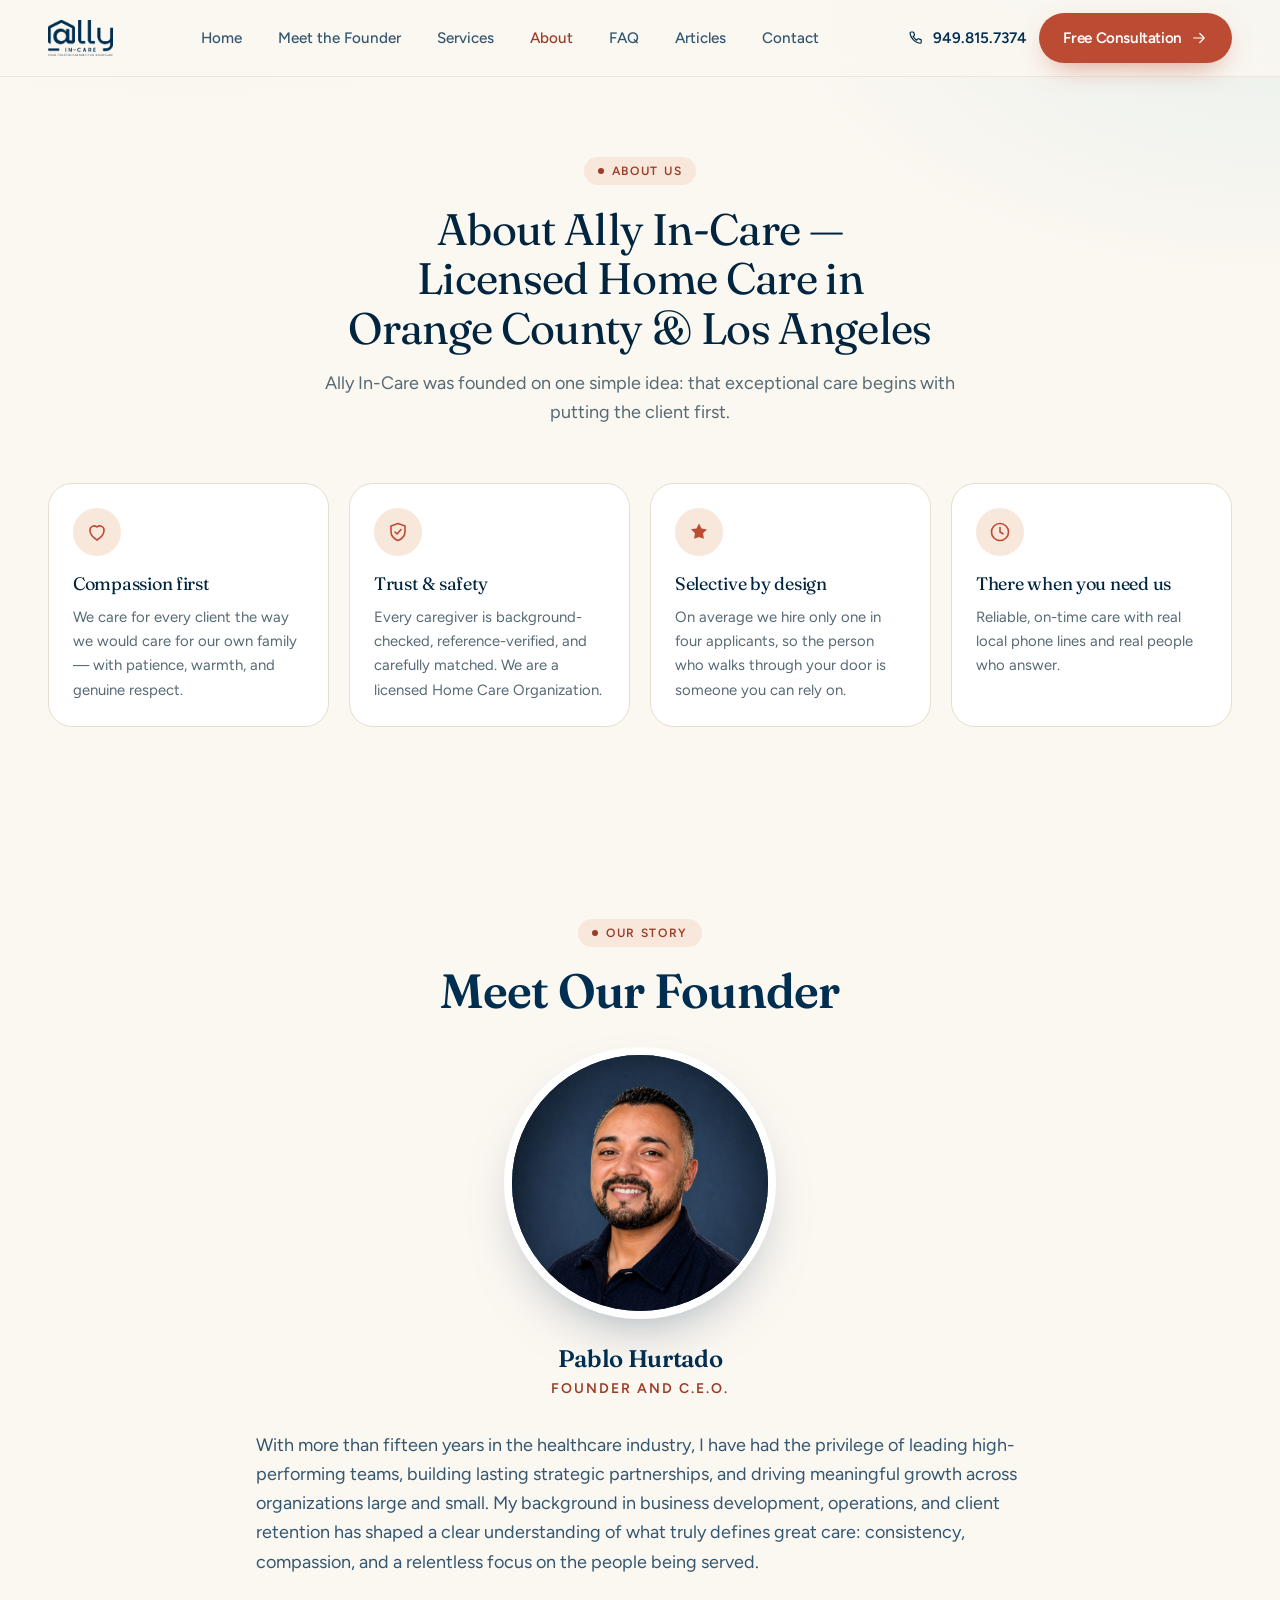
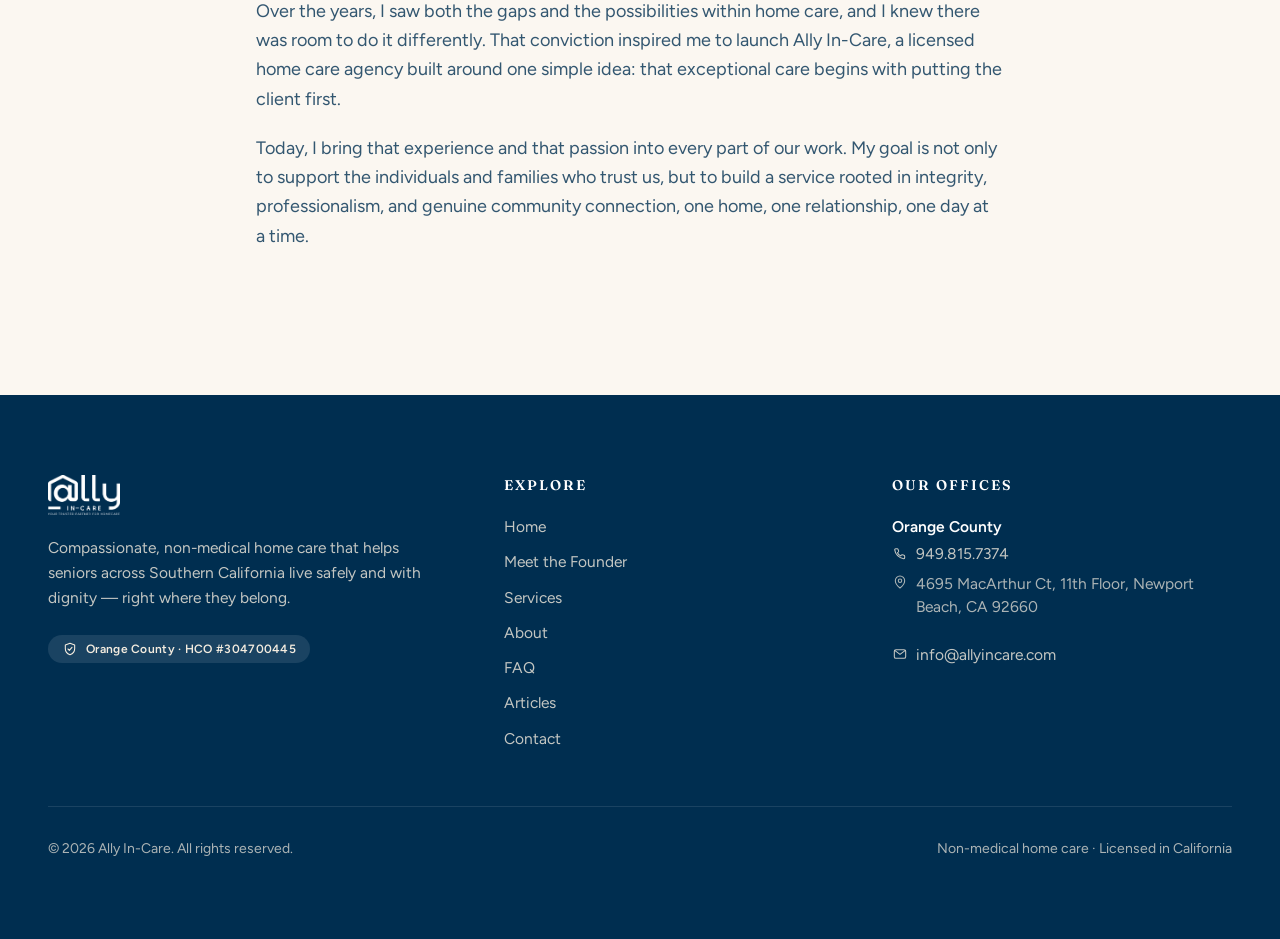
==== commit 5ad398a5: "SEO+AEO: keyword+geo H1s, LocalBusiness @graph, trust-signal meta, llms.txt/robots/sitemap (LA+OC)" ====
--- a/about-us/index.html
+++ b/about-us/index.html
@@ -3,13 +3,13 @@
 <head>
 	<meta charset="UTF-8" />
 	<meta name="viewport" content="width=device-width, initial-scale=1" />
-	<title>About Us &#8211; Ally In-Care</title>
+	<title>About Ally In-Care — Licensed Home Care Agency in Newport Beach &#8211; Ally In-Care</title>
 <meta name='robots' content='max-image-preview:large' />
-<meta name="description" content="Ally In-Care provides compassionate, non-medical home care for seniors across Orange County and Los Angeles. Companionship, personal care, transportation &amp; more." />
+<meta name="description" content="Ally In-Care is a licensed (HCO #304700445), family-first non-medical home care agency serving seniors across Orange County &amp; Los Angeles with compassionate, dependable, carefully screened caregivers." />
 <meta property="og:site_name" content="Ally In-Care" />
 <meta property="og:type" content="website" />
-<meta property="og:title" content="About Us &#8211; Ally In-Care" />
-<meta property="og:description" content="Ally In-Care provides compassionate, non-medical home care for seniors across Orange County and Los Angeles. Companionship, personal care, transportation &amp; more." />
+<meta property="og:title" content="About Ally In-Care — Licensed Home Care Agency in Newport Beach &#8211; Ally In-Care" />
+<meta property="og:description" content="Ally In-Care is a licensed (HCO #304700445), family-first non-medical home care agency serving seniors across Orange County &amp; Los Angeles with compassionate, dependable, carefully screened caregivers." />
 <meta property="og:url" content="index.html" />
 <meta name="twitter:card" content="summary_large_image" />
 <link rel="canonical" href="index.html" />
@@ -17,7 +17,7 @@
 <link href='https://fonts.gstatic.com' crossorigin rel='preconnect' />
 <link rel="alternate" type="application/rss+xml" title="Ally In-Care &raquo; Feed" href="https://jeet-avatar.github.io/allyincare-preview/feed/" />
 <link rel="alternate" type="application/rss+xml" title="Ally In-Care &raquo; Comments Feed" href="https://jeet-avatar.github.io/allyincare-preview/comments/feed/" />
-<script type="application/ld+json">{"@context":"https:\/\/schema.org","@type":"HomeAndConstructionBusiness","@id":"https:\/\/jeet-avatar.github.io\/allyincare-preview\/#organization","name":"Ally In-Care","description":"Compassionate, non-medical home care for seniors across Orange County and Los Angeles, California.","url":"https:\/\/jeet-avatar.github.io\/allyincare-preview\/","email":"info@allyincare.com","logo":"https:\/\/jeet-avatar.github.io\/allyincare-preview\/wp-content\/themes\/allyincare\/assets\/logo-navy.png","image":"https:\/\/jeet-avatar.github.io\/allyincare-preview\/wp-content\/themes\/allyincare\/assets\/logo-navy.png","areaServed":[{"@type":"AdministrativeArea","name":"Orange County, California"},{"@type":"AdministrativeArea","name":"Los Angeles County, California"}],"location":[{"@type":"LocalBusiness","name":"Ally In-Care \u2014 Orange County","telephone":"+19498157374","email":"info@allyincare.com","address":{"@type":"PostalAddress","streetAddress":"4695 MacArthur Ct, 11th Floor, Newport Beach, CA 92660","addressRegion":"CA","addressCountry":"US"}}]}</script>
+<script type="application/ld+json">{"@context":"https://schema.org","@graph":[{"@type":"LocalBusiness","@id":"../index.html#business","name":"Ally In-Care","description":"Licensed non-medical home care and caregiver services for seniors across Orange County and Los Angeles County, CA — companion care, personal care, 24-hour and live-in support, dementia and respite care. DOJ-screened caregivers, 15+ years of experience.","url":"../index.html","logo":"../wp-content/themes/allyincare/assets/logo-navy.png","image":"../wp-content/themes/allyincare/assets/logo-navy.png","telephone":"+19498157374","email":"info@allyincare.com","priceRange":"$$","address":{"@type":"PostalAddress","streetAddress":"4695 MacArthur Ct, 11th Floor","addressLocality":"Newport Beach","addressRegion":"CA","postalCode":"92660","addressCountry":"US"},"geo":{"@type":"GeoCoordinates","latitude":33.659,"longitude":-117.8727},"openingHoursSpecification":[{"@type":"OpeningHoursSpecification","dayOfWeek":["Monday","Tuesday","Wednesday","Thursday","Friday"],"opens":"09:00","closes":"17:00"}],"areaServed":[{"@type":"AdministrativeArea","name":"Orange County, California"},{"@type":"AdministrativeArea","name":"Los Angeles County, California"}],"identifier":{"@type":"PropertyValue","name":"California HCO License","value":"304700445"},"knowsAbout":["Non-medical home care","In-home senior care","Companion care","Personal care","24-hour home care","Live-in care","Dementia and Alzheimer's care","Respite care","Post-hospital care","Medication reminders","Senior transportation","Caregiver services"],"founder":{"@id":"../index.html#founder"},"aggregateRating":{"@type":"AggregateRating","ratingValue":"5","bestRating":"5","worstRating":"1","reviewCount":"4"}},{"@type":"Organization","@id":"../index.html#org","name":"Ally In-Care","url":"../index.html","logo":"../wp-content/themes/allyincare/assets/logo-navy.png"},{"@type":"WebSite","@id":"../index.html#website","name":"Ally In-Care","url":"../index.html","publisher":{"@id":"../index.html#org"}},{"@type":"Person","@id":"../index.html#founder","name":"Pablo Hurtado","jobTitle":"Founder and C.E.O.","worksFor":{"@id":"../index.html#org"}},{"@type":"Service","serviceType":"Companionship & Emotional Support","name":"Companionship & Emotional Support in Orange County & Los Angeles","description":"A familiar, friendly presence for conversation, shared hobbies, and the simple comfort of not being alone.","provider":{"@id":"../index.html#business"},"areaServed":[{"@type":"AdministrativeArea","name":"Orange County, California"},{"@type":"AdministrativeArea","name":"Los Angeles County, California"}]},{"@type":"Service","serviceType":"Transportation & Errands","name":"Transportation & Errands in Orange County & Los Angeles","description":"Safe, unhurried rides to appointments, the store, place of worship, and the outings that keep life full.","provider":{"@id":"../index.html#business"},"areaServed":[{"@type":"AdministrativeArea","name":"Orange County, California"},{"@type":"AdministrativeArea","name":"Los Angeles County, California"}]},{"@type":"Service","serviceType":"Medical Appointment Assistance","name":"Medical Appointment Assistance in Orange County & Los Angeles","description":"A calm, attentive companion who helps prepare for visits, takes notes, and relays details back to the family.","provider":{"@id":"../index.html#business"},"areaServed":[{"@type":"AdministrativeArea","name":"Orange County, California"},{"@type":"AdministrativeArea","name":"Los Angeles County, California"}]},{"@type":"Service","serviceType":"Medication Reminders","name":"Medication Reminders in Orange County & Los Angeles","description":"Gentle, consistent prompts so daily medications are taken on time — supporting routine without taking over.","provider":{"@id":"../index.html#business"},"areaServed":[{"@type":"AdministrativeArea","name":"Orange County, California"},{"@type":"AdministrativeArea","name":"Los Angeles County, California"}]},{"@type":"Service","serviceType":"Bathing, Grooming & Dressing","name":"Bathing, Grooming & Dressing in Orange County & Los Angeles","description":"Respectful, dignified help with the daily personal care that protects confidence and well-being at home.","provider":{"@id":"../index.html#business"},"areaServed":[{"@type":"AdministrativeArea","name":"Orange County, California"},{"@type":"AdministrativeArea","name":"Los Angeles County, California"}]},{"@type":"Service","serviceType":"Cooking, Housekeeping & Laundry","name":"Cooking, Housekeeping & Laundry in Orange County & Los Angeles","description":"Warm meals, tidy spaces, and clean laundry — the everyday help that keeps home feeling like home.","provider":{"@id":"../index.html#business"},"areaServed":[{"@type":"AdministrativeArea","name":"Orange County, California"},{"@type":"AdministrativeArea","name":"Los Angeles County, California"}]},{"@type":"Service","serviceType":"Transfer, Mobility & Exercise","name":"Transfer, Mobility & Exercise in Orange County & Los Angeles","description":"Steady, safe support with moving about the home and gentle activity that keeps the body strong.","provider":{"@id":"../index.html#business"},"areaServed":[{"@type":"AdministrativeArea","name":"Orange County, California"},{"@type":"AdministrativeArea","name":"Los Angeles County, California"}]},{"@type":"Service","serviceType":"Care Navigation & Coordination","name":"Care Navigation & Coordination in Orange County & Los Angeles","description":"A knowledgeable ally to help families understand options and coordinate the moving pieces of care.","provider":{"@id":"../index.html#business"},"areaServed":[{"@type":"AdministrativeArea","name":"Orange County, California"},{"@type":"AdministrativeArea","name":"Los Angeles County, California"}]}]}</script>
 <link rel="alternate" title="oEmbed (JSON)" type="application/json+oembed" href="https://jeet-avatar.github.io/allyincare-preview/wp-json/oembed/1.0/embed?url=https%3A%2F%2Fjeet-avatar.github.io%2Fallyincare-preview%2Fabout-us%2F" />
 <link rel="alternate" title="oEmbed (XML)" type="text/xml+oembed" href="https://jeet-avatar.github.io/allyincare-preview/wp-json/oembed/1.0/embed?url=https%3A%2F%2Fjeet-avatar.github.io%2Fallyincare-preview%2Fabout-us%2F&#038;format=xml" />
 <style id='wp-img-auto-sizes-contain-inline-css'>
@@ -135,7 +135,7 @@
 <main id="main">
 <section class="py-16 sm:py-20">
 	<div class="container-x">
-		<div class="max-w-2xl mx-auto text-center"><span class="inline-flex items-center gap-2 rounded-full px-3.5 py-1.5 text-xs font-semibold uppercase tracking-[0.14em] text-terracotta-700 bg-peach"><span class="h-1.5 w-1.5 rounded-full bg-current" aria-hidden="true"></span>About Us</span><h2 class="mt-5 text-3xl leading-[1.12] sm:text-4xl md:text-[2.75rem] text-balance">Care built around the people we serve</h2><p class="mt-4 text-lg leading-relaxed text-pretty text-muted">Ally In-Care was founded on one simple idea: that exceptional care begins with putting the client first.</p></div>		<div class="mt-14 grid gap-5 sm:grid-cols-2 lg:grid-cols-4">
+		<div class="max-w-2xl mx-auto text-center"><span class="inline-flex items-center gap-2 rounded-full px-3.5 py-1.5 text-xs font-semibold uppercase tracking-[0.14em] text-terracotta-700 bg-peach"><span class="h-1.5 w-1.5 rounded-full bg-current" aria-hidden="true"></span>About Us</span><h1 class="mt-5 text-3xl leading-[1.12] sm:text-4xl md:text-[2.75rem] text-balance">About Ally In-Care — Licensed Home Care in Orange County &amp; Los Angeles</h1><p class="mt-4 text-lg leading-relaxed text-pretty text-muted">Ally In-Care was founded on one simple idea: that exceptional care begins with putting the client first.</p></div>		<div class="mt-14 grid gap-5 sm:grid-cols-2 lg:grid-cols-4">
 							<div class="rounded-2xl border border-line bg-white p-6">
 					<span class="inline-flex h-12 w-12 items-center justify-center rounded-2xl bg-peach text-terracotta"><svg class="h-6 w-6" viewBox="0 0 24 24" fill="none" stroke="currentColor" stroke-width="1.6" stroke-linecap="round" stroke-linejoin="round" aria-hidden="true"><path d="M12 20s-7-4.4-7-9.5A4.2 4.2 0 0 1 12 7a4.2 4.2 0 0 1 7 3.5C19 15.6 12 20 12 20Z"/></svg></span>
 					<h3 class="mt-4 text-lg leading-snug">Compassion first</h3>
@@ -164,7 +164,6 @@
 	<div class="container-x">
 		<div class="mx-auto max-w-3xl text-center">
 			<span class="inline-flex items-center gap-2 rounded-full px-3.5 py-1.5 text-xs font-semibold uppercase tracking-[0.14em] text-terracotta-700 bg-peach"><span class="h-1.5 w-1.5 rounded-full bg-current" aria-hidden="true"></span>Our Story</span>			<h2 class="reveal reveal-1 mt-5 text-4xl font-semibold text-navy sm:text-5xl">Meet Our Founder</h2>
-
 							<div class="reveal reveal-2 mx-auto mt-10 h-56 w-56 overflow-hidden rounded-full bg-navy shadow-[0_24px_60px_-24px_rgba(0,46,80,0.55)] ring-8 ring-white sm:h-64 sm:w-64">
 					<img
 						src="../wp-content/themes/allyincare/assets/img/founder-pablo.jpg"
